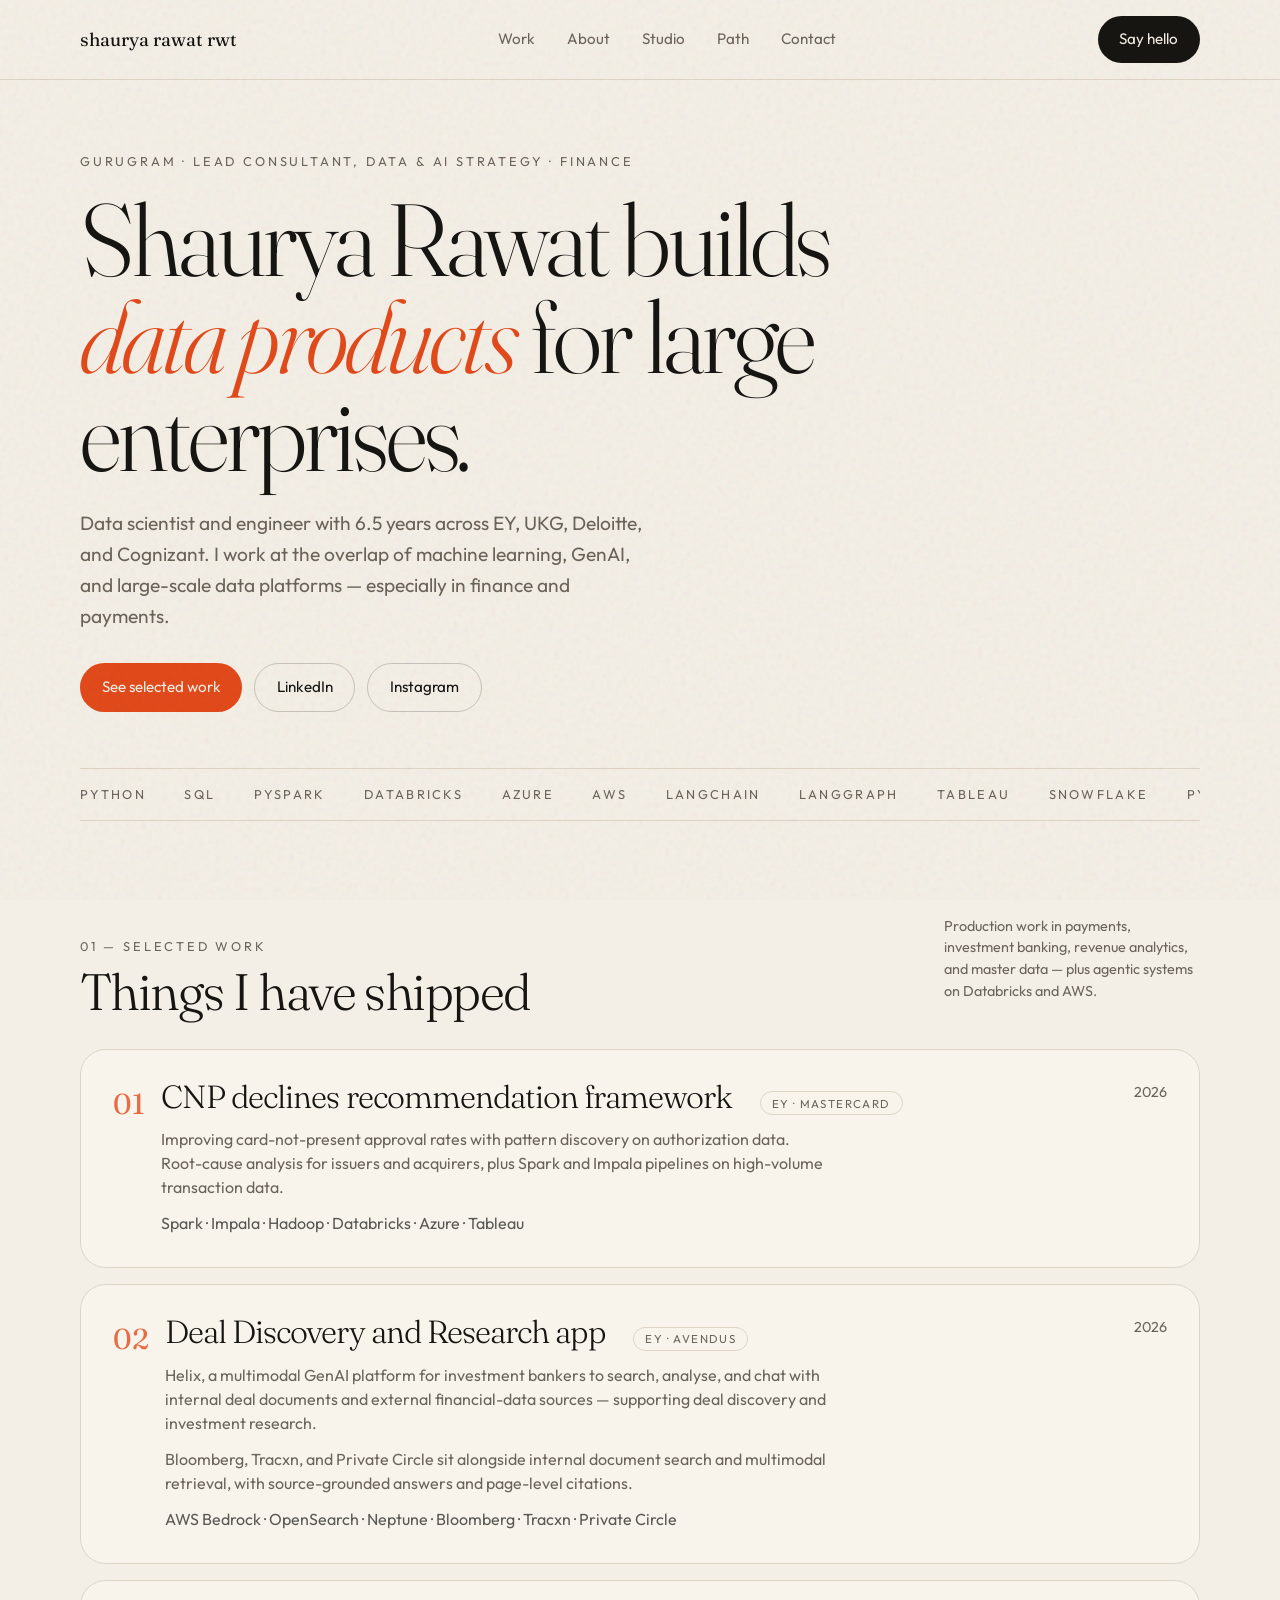
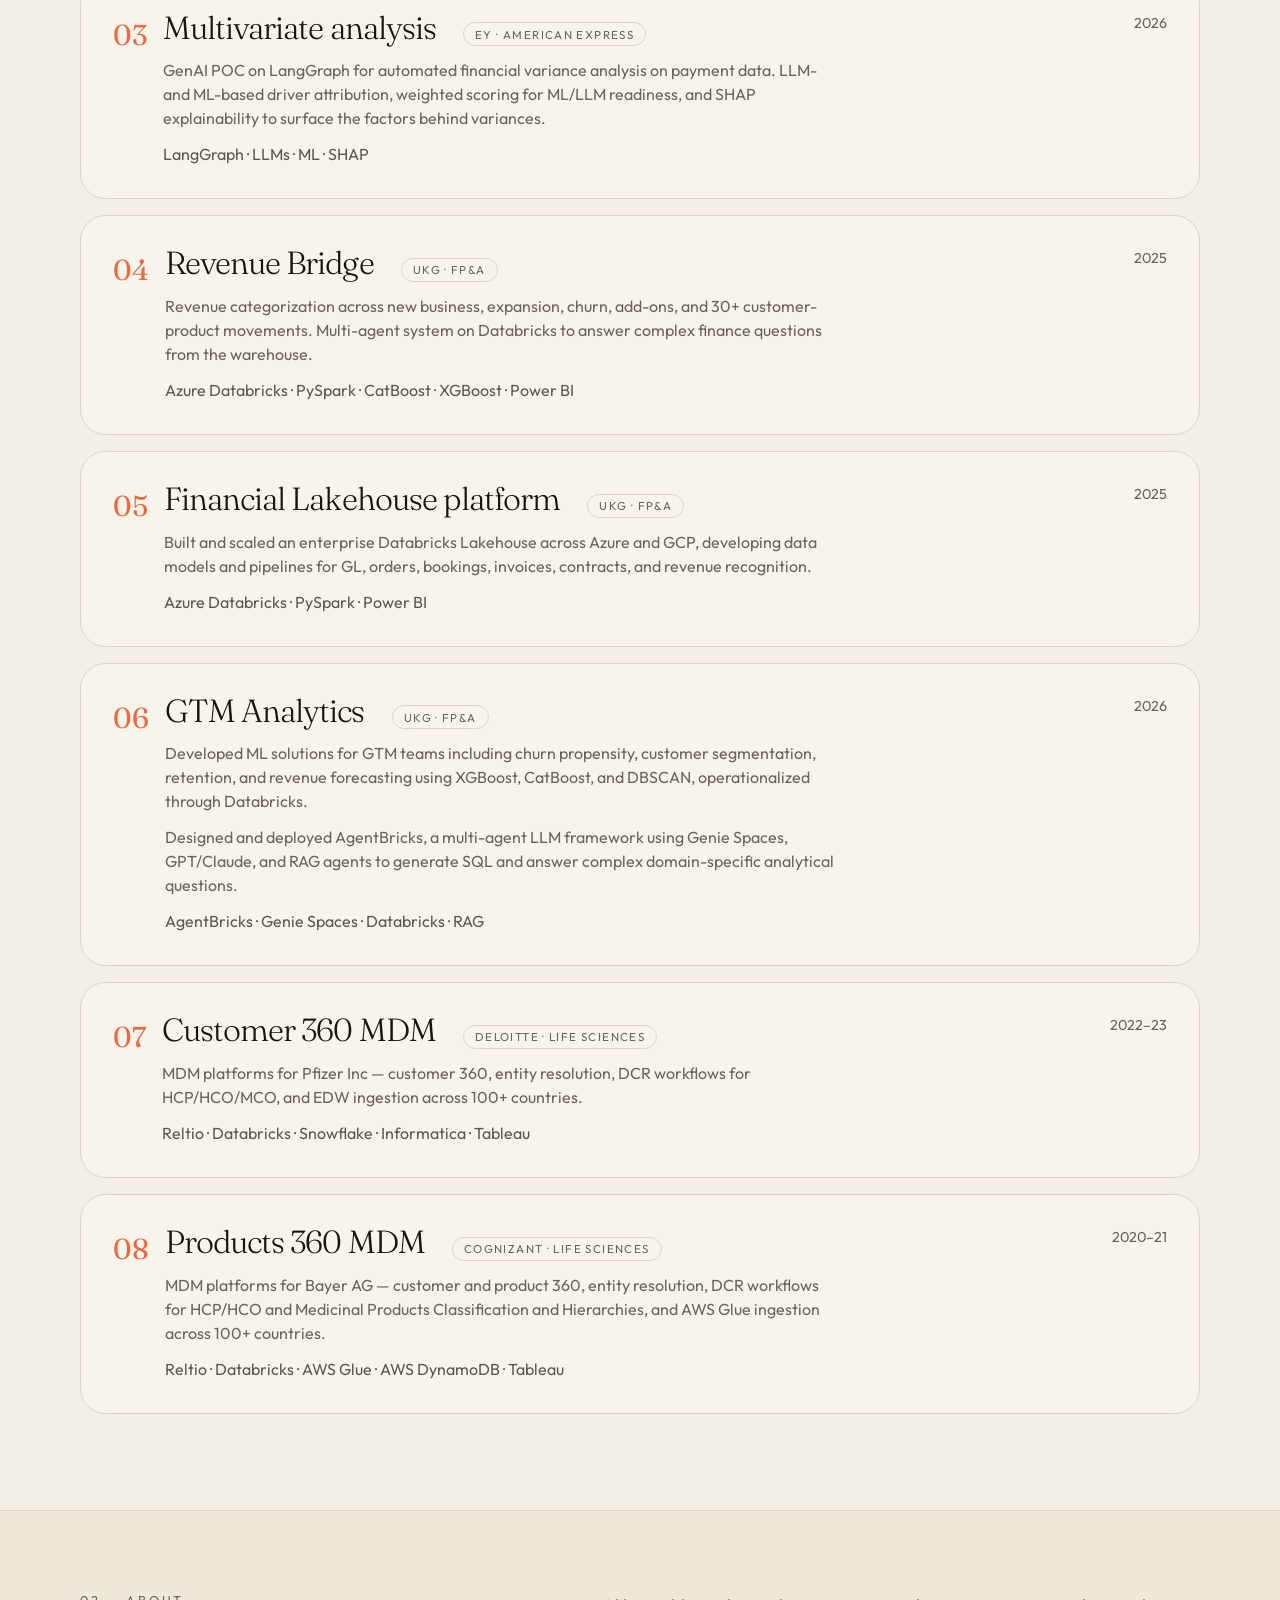
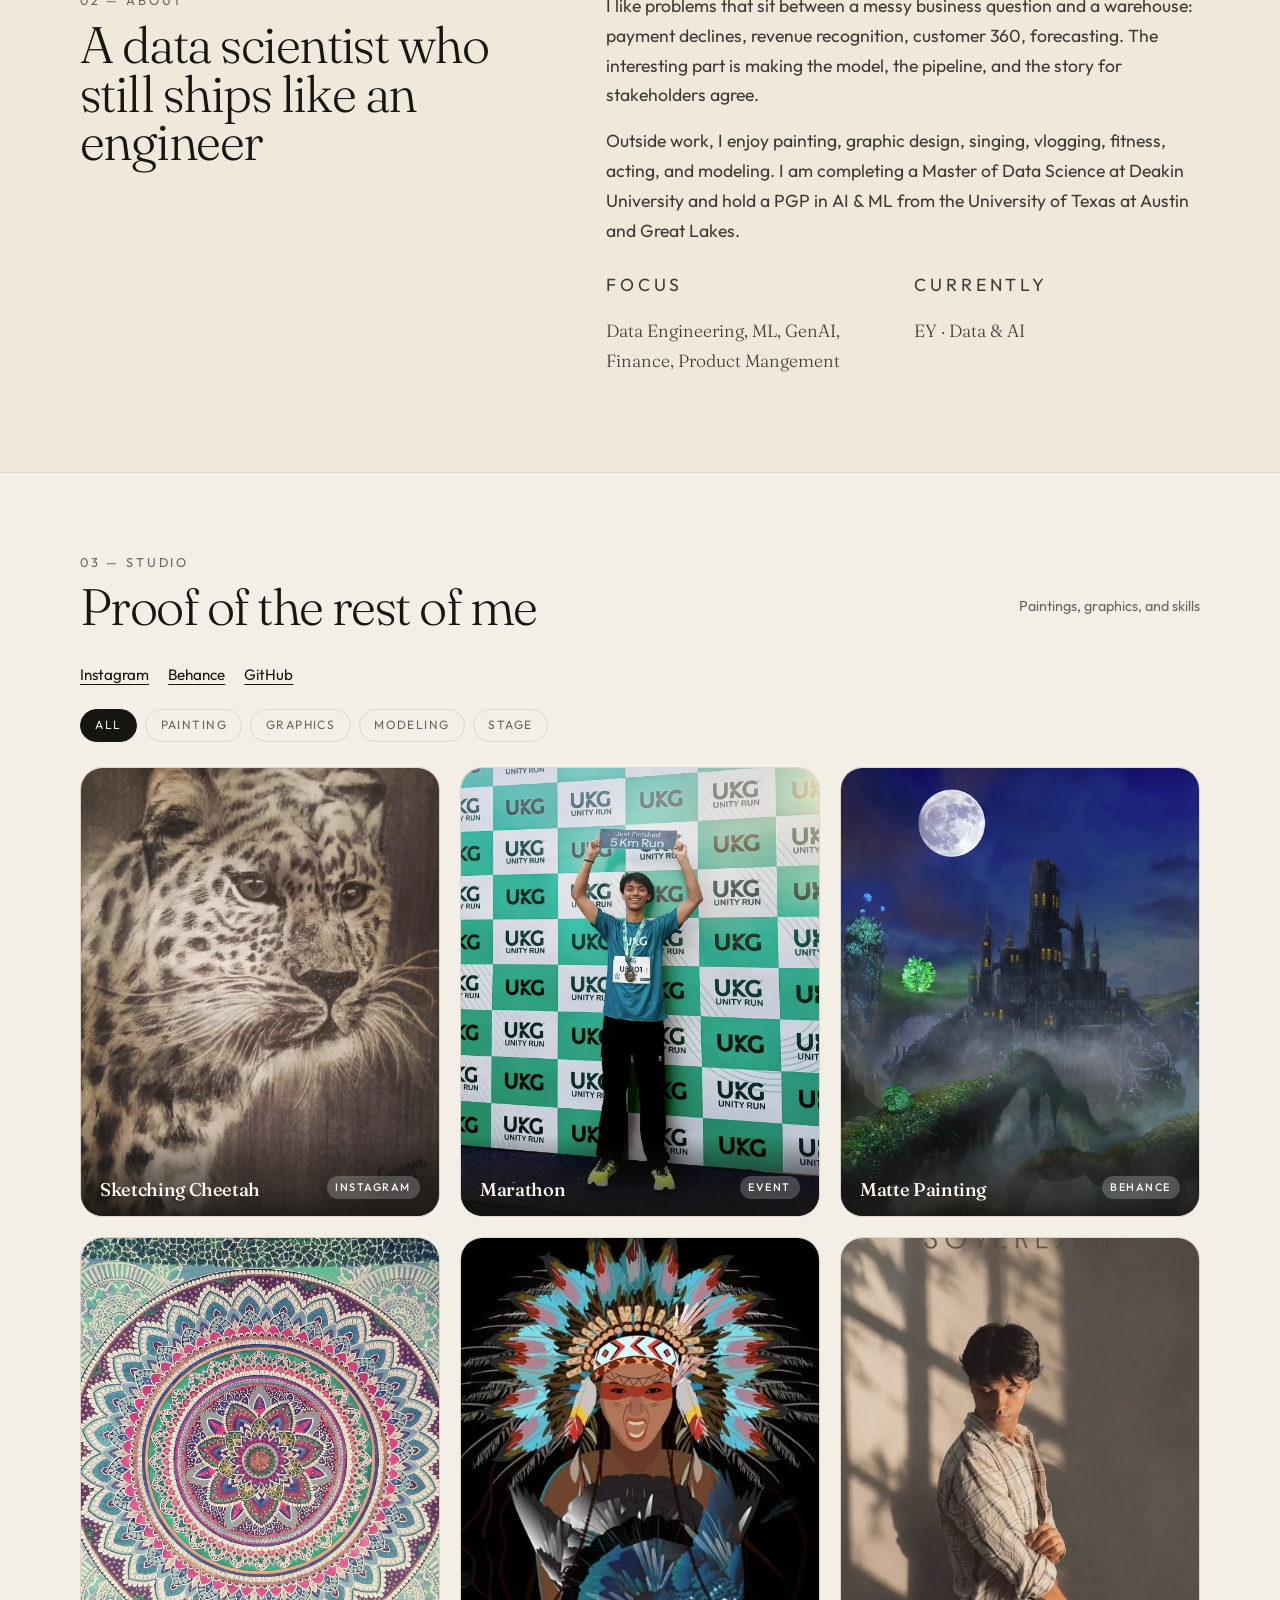
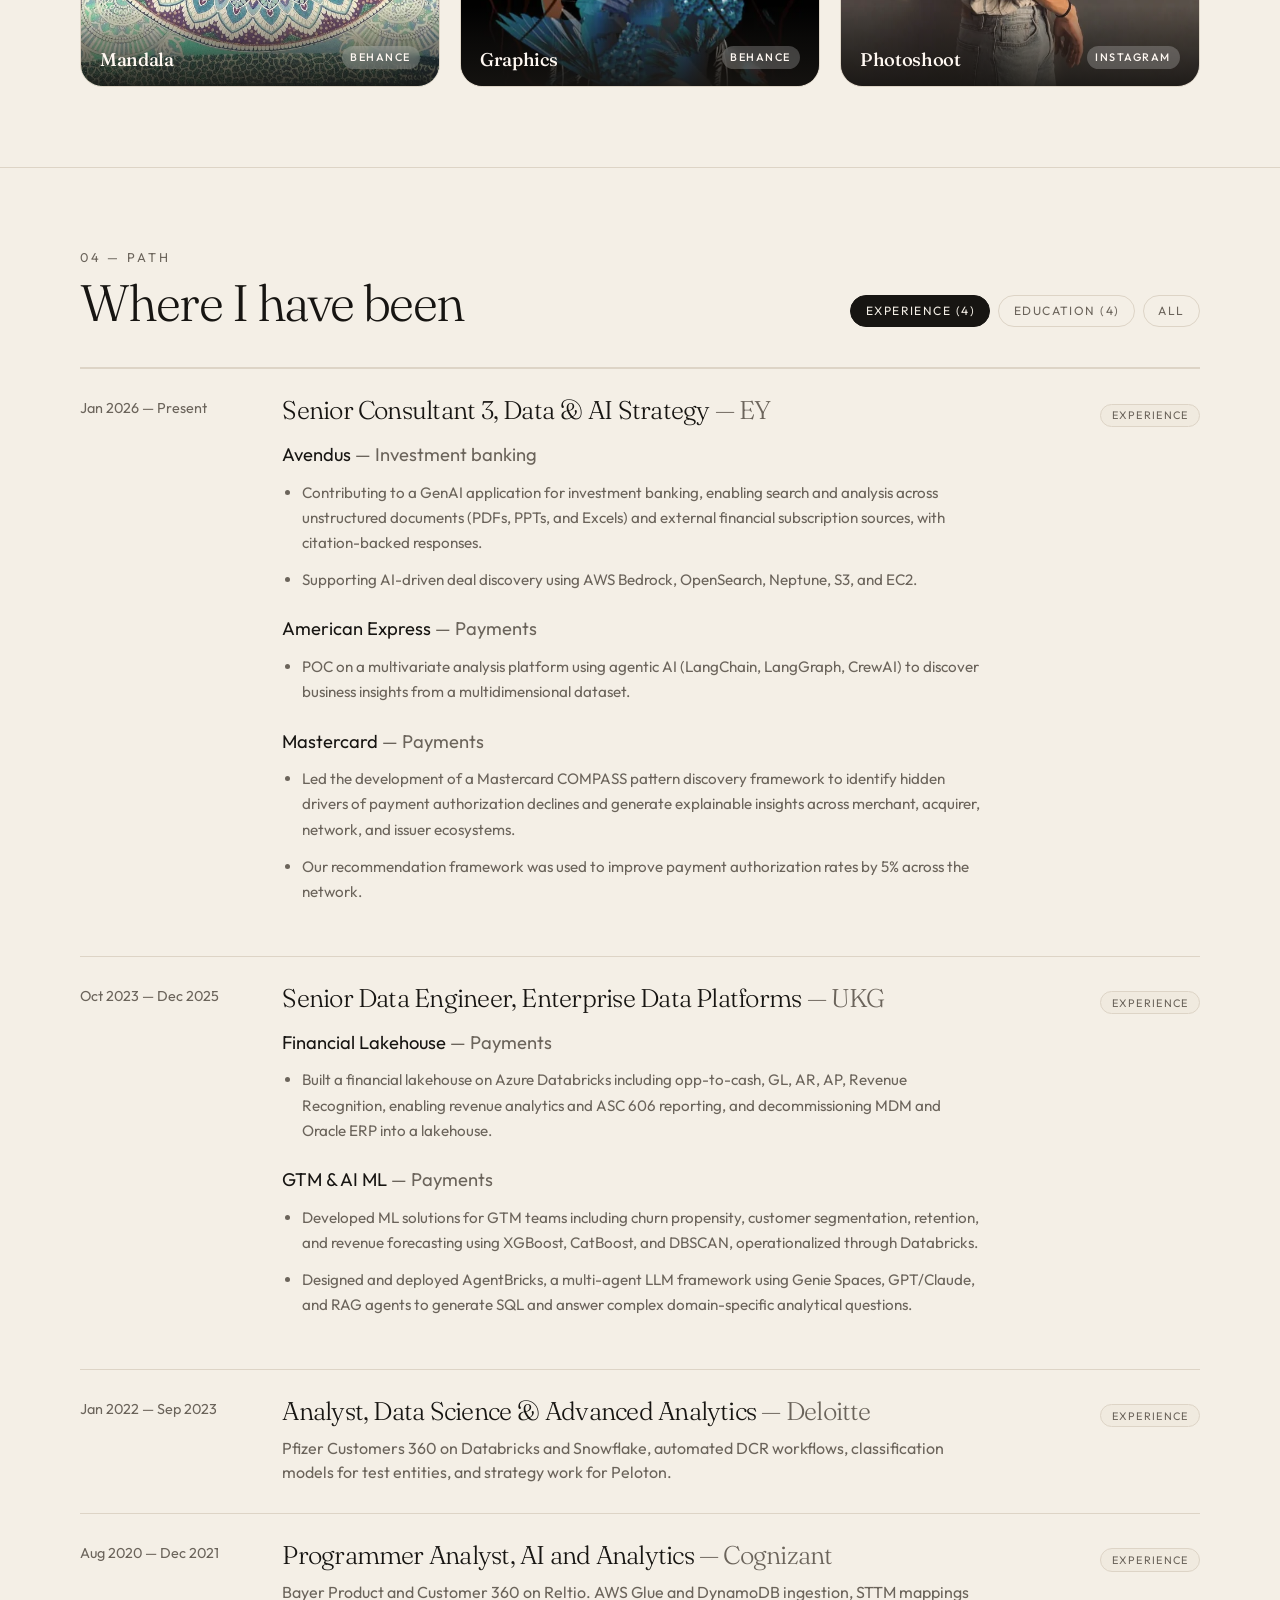
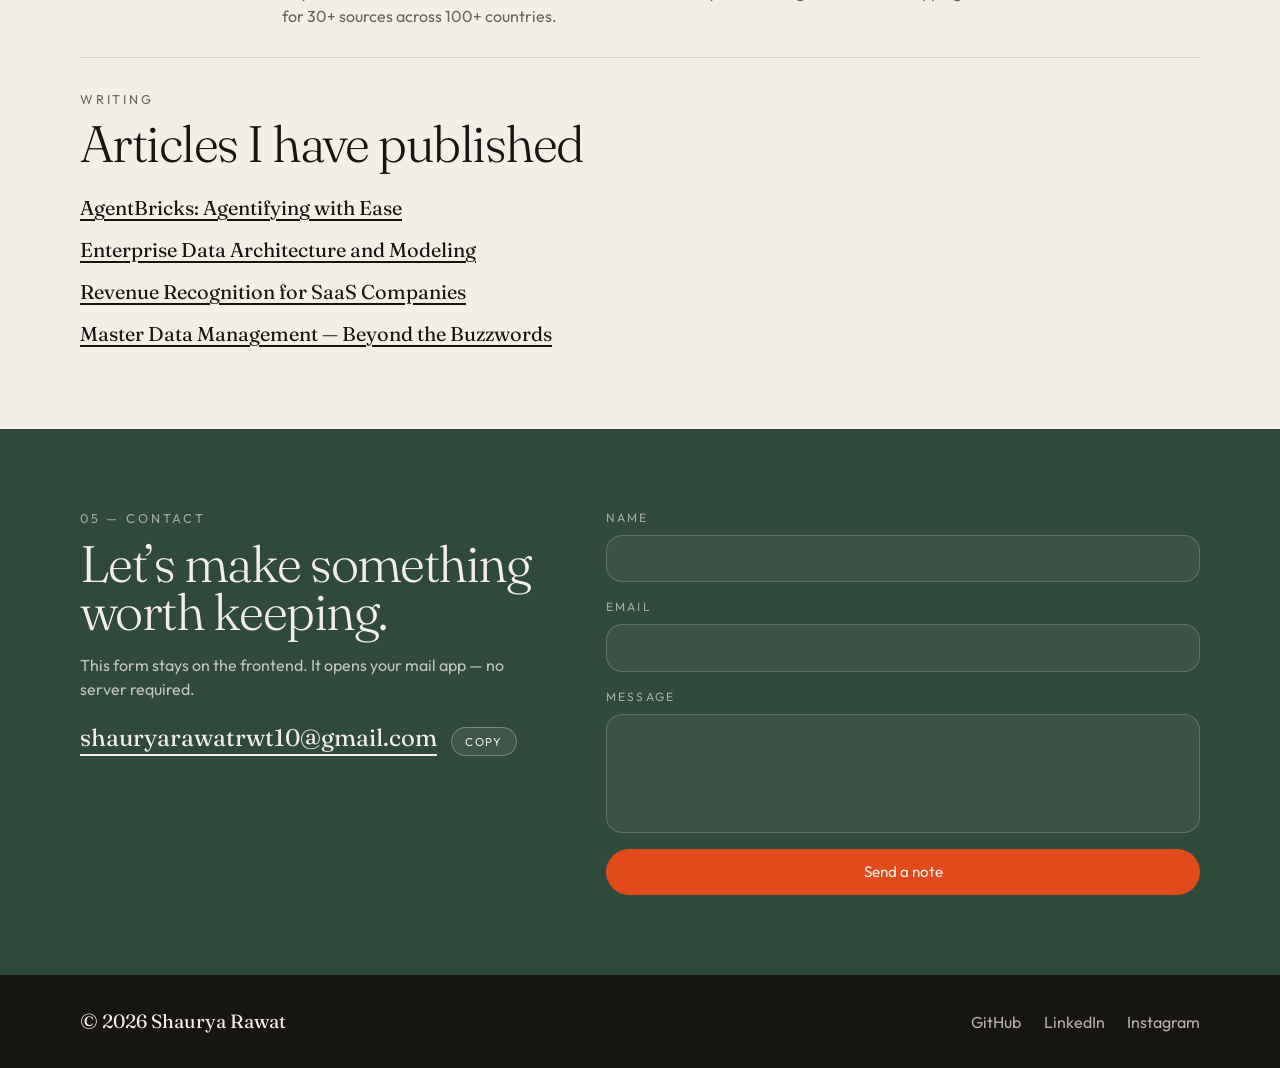
==== index.html @ b2a75af2 "UI updates" ====
<!DOCTYPE html>
<html lang="en">
  <head>
    <meta charset="UTF-8" />
    <meta name="viewport" content="width=device-width, initial-scale=1" />
    <title>Shaurya Rawat — Data Science, ML & GenAI</title>
    <meta
      name="description"
      content="Senior Consultant in Data & AI Strategy. I build machine learning, GenAI, and data platforms that hold up in finance, payments, and life sciences."
    />
    <meta name="theme-color" content="#f4efe6" />

    <!-- Open Graph / Facebook / LinkedIn -->
    <meta property="og:type" content="website" />
    <meta property="og:title" content="Shaurya Rawat — Data Science, ML & GenAI" />
    <meta
      property="og:description"
      content="Senior Consultant in Data & AI Strategy. I build machine learning, GenAI, and data platforms that hold up in finance, payments, and life sciences."
    />
    <meta property="og:image" content="./studio/Sketching-cheetah.webp" />

    <!-- Twitter -->
    <meta name="twitter:card" content="summary_large_image" />
    <meta name="twitter:title" content="Shaurya Rawat — Data Science, ML & GenAI" />
    <meta
      name="twitter:description"
      content="Senior Consultant in Data & AI Strategy. I build machine learning, GenAI, and data platforms that hold up in finance, payments, and life sciences."
    />
    <meta name="twitter:image" content="./studio/Sketching-cheetah.webp" />

    <link rel="icon" href="./favicon.svg" type="image/svg+xml" />
    <link rel="preconnect" href="https://fonts.googleapis.com" />
    <link rel="preconnect" href="https://fonts.gstatic.com" crossorigin />
    <link
      href="https://fonts.googleapis.com/css2?family=Fraunces:ital,opsz,wght@0,9..144,300;0,9..144,500;1,9..144,300&family=Outfit:wght@300;400;500;600&display=swap"
      rel="stylesheet"
    />
    <link rel="stylesheet" href="./styles.css?v=4" />
  </head>
  <body>
    <div class="grain" aria-hidden="true"></div>

    <header class="site-header">
      <div class="site-header-inner wrap">
        <a class="logo" href="#top">shaurya rawat rwt</a>
        <nav class="nav" id="site-nav" aria-label="Primary">
          <a href="#work">Work</a>
          <a href="#about">About</a>
          <a href="#studio">Studio</a>
          <a href="#notes">Path</a>
          <a href="#contact">Contact</a>
        </nav>
        <div class="header-actions">
          <a class="btn btn-ink" href="#contact">Say hello</a>
          <button
            type="button"
            class="menu-toggle"
            id="menu-toggle"
            aria-label="Toggle navigation"
            aria-expanded="false"
            aria-controls="site-nav"
          >
            <span class="menu-bar"></span>
            <span class="menu-bar"></span>
          </button>
        </div>
      </div>
    </header>

    <main>
      <section id="top" class="hero wrap">
        <p class="eyebrow">Gurugram · Lead Consultant, Data &amp; AI Strategy · Finance</p>
        <h1>
          Shaurya Rawat builds <br>
          <em>data products</em> for large enterprises.
        </h1>
        <p class="lede">
          Data scientist and engineer with 6.5 years across EY, UKG, Deloitte,
          and Cognizant. I work at the overlap of machine learning, GenAI, and
          large-scale data platforms — especially in finance and payments.
        </p>
        <div class="actions">
          <a class="btn btn-ember" href="#work">See selected work</a>
          <a
            class="btn btn-ghost"
            href="https://www.linkedin.com/in/shaurya-rawat-rwt"
            target="_blank"
            rel="noreferrer"
            >LinkedIn</a
          >
          <a
            class="btn btn-ghost"
            href="https://www.instagram.com/shaurya_rawat_rwt/"
            target="_blank"
            rel="noreferrer"
            >Instagram</a
          >
        </div>
        <div class="marquee" aria-hidden="true">
          <div class="marquee-track">
            <span>Python</span><span>SQL</span><span>PySpark</span>
            <span>Databricks</span><span>Azure</span><span>AWS</span>
            <span>LangChain</span><span>LangGraph</span><span>Tableau</span>
            <span>Snowflake</span>
            <span>Python</span><span>SQL</span><span>PySpark</span>
            <span>Databricks</span><span>Azure</span><span>AWS</span>
            <span>LangChain</span><span>LangGraph</span><span>Tableau</span>
            <span>Snowflake</span>
          </div>
        </div>
      </section>

      <section id="work" class="wrap work">
        <div class="section-head">
          <div>
            <p class="eyebrow">01 — Selected work</p>
            <h2>Things I have shipped</h2>
          </div>
          <p class="aside">
            Production work in payments, investment banking, revenue analytics,
            and master data — plus agentic systems on Databricks and AWS.
          </p>
        </div>

        <a
          class="project"
          href="https://www.linkedin.com/in/shaurya-rawat-rwt"
          target="_blank"
          rel="noreferrer"
        >
          <span class="num">01</span>
          <div>
            <div class="project-title">
              <h3>CNP declines recommendation framework</h3>
              <span class="tag">EY · Mastercard</span>
            </div>
            <p>
              Improving card-not-present approval rates with pattern discovery
              on authorization data. Root-cause analysis for issuers and
              acquirers, plus Spark and Impala pipelines on high-volume
              transaction data.
            </p>
            <p class="stack">Spark · Impala · Hadoop · Databricks · Azure · Tableau</p>
          </div>
          <span class="year">2026</span>
        </a>

        <a
          class="project"
          href="https://www.linkedin.com/in/shaurya-rawat-rwt"
          target="_blank"
          rel="noreferrer"
        >
          <span class="num">02</span>
          <div>
            <div class="project-title">
              <h3>Deal Discovery and Research app</h3>
              <span class="tag">EY · Avendus</span>
            </div>
            <p>
              Helix, a multimodal GenAI platform for investment bankers to search,
              analyse, and chat with internal deal documents and external
              financial-data sources — supporting deal discovery and
              investment research.
            </p>
            <p>
              Bloomberg, Tracxn, and Private Circle sit alongside internal
              document search and multimodal retrieval, with source-grounded
              answers and page-level citations.
            </p>
            <p class="stack">AWS Bedrock · OpenSearch · Neptune · Bloomberg · Tracxn · Private Circle</p>
          </div>
          <span class="year">2026</span>
        </a>

        <a
          class="project"
          href="https://www.linkedin.com/in/shaurya-rawat-rwt"
          target="_blank"
          rel="noreferrer"
        >
          <span class="num">03</span>
          <div>
            <div class="project-title">
              <h3>Multivariate analysis</h3>
              <span class="tag">EY · American Express</span>
            </div>
            <p>
              GenAI POC on LangGraph for automated financial variance analysis
              on payment data. LLM- and ML-based driver attribution, weighted
              scoring for ML/LLM readiness, and SHAP explainability to surface
              the factors behind variances.
            </p>
            <p class="stack">LangGraph · LLMs · ML · SHAP</p>
          </div>
          <span class="year">2026</span>
        </a>

        <a
          class="project"
          href="https://www.linkedin.com/pulse/revenue-recognition-saas-companies-shaurya-rawat-adlqc/"
          target="_blank"
          rel="noreferrer"
        >
          <span class="num">04</span>
          <div>
            <div class="project-title">
              <h3>Revenue Bridge</h3>
              <span class="tag">UKG · FP&amp;A</span>
            </div>
            <p>
              Revenue categorization across new business, expansion, churn,
              add-ons, and 30+ customer-product movements. Multi-agent system
              on Databricks to answer complex finance questions from the
              warehouse.
            </p>
            <p class="stack">Azure Databricks · PySpark · CatBoost · XGBoost · Power BI</p>
          </div>
          <span class="year">2025</span>
        </a>

        <a
          class="project"
          href="https://www.linkedin.com/pulse/revenue-recognition-saas-companies-shaurya-rawat-adlqc/"
          target="_blank"
          rel="noreferrer"
        >
          <span class="num">05</span>
          <div>
            <div class="project-title">
              <h3>Financial Lakehouse platform</h3>
              <span class="tag">UKG · FP&amp;A</span>
            </div>
            <p>
              Built and scaled an enterprise Databricks Lakehouse across Azure and GCP, developing data models and pipelines 
              for GL, orders, bookings, invoices, contracts, and revenue recognition.
            </p>
            <p class="stack">Azure Databricks · PySpark · Power BI</p>
          </div>
          <span class="year">2025</span>
        </a>

        <a
          class="project"
          href=""
          target="_blank"
          rel="noreferrer"
        >
          <span class="num">06</span>
          <div>
            <div class="project-title">
              <h3>GTM Analytics</h3>
              <span class="tag">UKG · FP&amp;A</span>
            </div>
            <p>
              Developed ML solutions for GTM teams including churn propensity, customer segmentation, retention, and
              revenue forecasting using XGBoost, CatBoost, and DBSCAN, operationalized through Databricks.
            </p>
            <p>
              Designed and deployed AgentBricks, a multi-agent LLM framework using Genie Spaces, GPT/Claude, and RAG
              agents to generate SQL and answer complex domain-specific analytical questions.
            </p>
            <p class="stack">AgentBricks · Genie Spaces · Databricks · RAG</p>
          </div>
          <span class="year">2026</span>
        </a>

        <a
          class="project"
          href="https://www.linkedin.com/pulse/master-data-management-beyond-buzzwords-shaurya-rawat-ucpyc/"
          target="_blank"
          rel="noreferrer"
        >
          <span class="num">07</span>
          <div>
            <div class="project-title">
              <h3>Customer 360 MDM</h3>
              <span class="tag">Deloitte · Life sciences</span>
            </div>
            <p>
              MDM platforms for Pfizer Inc — customer 360,
              entity resolution, DCR workflows for HCP/HCO/MCO, and EDW 
              ingestion across 100+ countries.
            </p>
            <p class="stack">Reltio · Databricks · Snowflake · Informatica · Tableau</p>
          </div>
          <span class="year">2022–23</span>
        </a>

        <a
          class="project"
          href="https://www.linkedin.com/pulse/master-data-management-beyond-buzzwords-shaurya-rawat-ucpyc/"
          target="_blank"
          rel="noreferrer"
        >
          <span class="num">08</span>
          <div>
            <div class="project-title">
              <h3>Products 360 MDM</h3>
              <span class="tag">Cognizant · Life sciences</span>
            </div>
            <p>
              MDM platforms for Bayer AG — customer and product 360,
              entity resolution, DCR workflows for HCP/HCO and Medicinal Products Classification and Hierarchies, and AWS Glue
              ingestion across 100+ countries.
            </p>
            <p class="stack">Reltio · Databricks · AWS Glue · AWS DynamoDB · Tableau</p>
          </div>
          <span class="year">2020–21</span>
        </a>
      </section>

      <section id="about" class="about">
        <div class="wrap about-grid">
          <div>
            <p class="eyebrow">02 — About</p>
            <h2>A data scientist who still ships like an engineer</h2>
          </div>
          <div class="about-copy">
            <p>
              I like problems that sit between a messy business question and a
              warehouse: payment declines, revenue recognition, customer 360,
              forecasting. The interesting part is making the model, the
              pipeline, and the story for stakeholders agree.
            </p>
            <p>
              Outside work, I enjoy painting, graphic design, singing, vlogging, fitness, acting, and modeling. I am completing a Master of
              Data Science at Deakin University and hold a PGP in AI &amp; ML from
              the University of Texas at Austin and Great Lakes.
            </p>
            <div class="facts">
              <div>
                <p class="eyebrow">Focus</p>
                <p class="fact">Data Engineering, ML, GenAI, Finance, Product Mangement</p>
              </div>
              <div>
                <p class="eyebrow">Currently</p>
                <p class="fact">EY · Data &amp; AI</p>
              </div>
            </div>
          </div>
        </div>
      </section>

      <section id="studio" class="studio">
        <div class="wrap">
          <div class="section-head">
            <div>
              <p class="eyebrow">03 — Studio</p>
              <h2>Proof of the rest of me</h2>
            </div>
            <p class="aside">
              Paintings, graphics, and skills
            </p>
          </div>

          <div class="studio-profiles">
            <a
              data-studio-profile="Instagram"
              href="https://www.instagram.com/shaurya_rawat_rwt/"
              target="_blank"
              rel="noreferrer"
              >Instagram</a
            >
            <a
              data-studio-profile="Behance"
              href="https://www.behance.net/shauryarawat"
              target="_blank"
              rel="noreferrer"
              >Behance</a
            >
            <a
              data-studio-profile="GitHub"
              href="https://github.com/ShauryaRawat10"
              target="_blank"
              rel="noreferrer"
              >GitHub</a
            >
          </div>

          <div class="studio-filters" role="group" aria-label="Studio categories">
            <button type="button" class="chip is-on" data-filter="all" aria-pressed="true">All</button>
            <button type="button" class="chip" data-filter="Painting" aria-pressed="false">Painting</button>
            <button type="button" class="chip" data-filter="Graphics" aria-pressed="false">Graphics</button>
            <button type="button" class="chip" data-filter="Modeling" aria-pressed="false">Modeling</button>
            <button type="button" class="chip" data-filter="Stage" aria-pressed="false">Stage</button>
          </div>

          <div class="studio-grid" id="studio-grid"></div>
        </div>
      </section>

      <dialog id="studio-lightbox" class="lightbox" aria-label="Studio photo">
        <div class="lightbox-content">
          <button type="button" class="lightbox-close" id="lightbox-close" aria-label="Close dialog">Close</button>
          <button type="button" class="lightbox-nav lightbox-prev" id="lightbox-prev" aria-label="Previous artwork">‹</button>
          <img alt="" />
          <button type="button" class="lightbox-nav lightbox-next" id="lightbox-next" aria-label="Next artwork">›</button>
          <p class="lightbox-caption"></p>
        </div>
      </dialog>

      <section id="notes" class="wrap notes">
        <div class="section-head">
          <div>
            <p class="eyebrow">04 — Path</p>
            <h2>Where I have been</h2>
          </div>
          <div class="path-filters" role="group" aria-label="Path categories">
            <button type="button" class="chip is-on" data-path-filter="experience" aria-pressed="true">Experience (4)</button>
            <button type="button" class="chip" data-path-filter="education" aria-pressed="false">Education (4)</button>
            <button type="button" class="chip" data-path-filter="all" aria-pressed="false">All</button>
          </div>
        </div>

        <ol class="timeline">
          <li data-path-type="experience">
            <p class="when">Jan 2026 — Present</p>
            <div>
              <div class="timeline-title-row">
                <h3>Senior Consultant 3, Data &amp; AI Strategy <span>— EY</span></h3>
                <span class="path-tag">Experience</span>
              </div>

              <h4 class="client">Avendus <span>— Investment banking</span></h4>
              <ul class="role-highlights">
                <li>
                  Contributing to a GenAI application for investment banking,
                  enabling search and analysis across unstructured documents
                  (PDFs, PPTs, and Excels) and external financial subscription
                  sources, with citation-backed responses.
                </li>
                <li>
                  Supporting AI-driven deal discovery using AWS Bedrock,
                  OpenSearch, Neptune, S3, and EC2.
                </li>
              </ul>

              <h4 class="client">American Express <span>— Payments</span></h4>
              <ul class="role-highlights">
                <li>
                  POC on a multivariate analysis platform using agentic AI
                  (LangChain, LangGraph, CrewAI) to discover business insights
                  from a multidimensional dataset.
                </li>
              </ul>

              <h4 class="client">Mastercard <span>— Payments</span></h4>
              <ul class="role-highlights">
                <li>
                  Led the development of a Mastercard COMPASS pattern discovery framework to identify hidden drivers of payment authorization declines 
                  and generate explainable insights across merchant, acquirer, network, and issuer ecosystems.
                </li>
                <li>
                  Our recommendation framework was used to improve payment 
                  authorization rates by 5% across the network.
                </li>
              </ul>
            </div>
          </li>

          <li data-path-type="education" class="is-hidden">
            <p class="when">2026 — 2027</p>
            <div>
              <div class="timeline-title-row">
                <h3>Masters in Data Science <span>— Deakin University, Australia</span></h3>
                <span class="path-tag">Education</span>
              </div>
              <p>
                Advanced artificial intelligence, machine learning research, deep learning algorithms, and high-performance analytical data platforms.
              </p>
            </div>
          </li>

          <li data-path-type="education" class="is-hidden">
            <p class="when">2025 — 2026</p>
            <div>
              <div class="timeline-title-row">
                <h3>Post Graduate Program in AI and ML <span>— University of Texas at Austin, USA</span></h3>
                <span class="path-tag">Education</span>
              </div>
              <p>
                Comprehensive curriculum covering Deep Learning, Neural Networks, Computer Vision, Natural Language Processing, and Generative AI applications with McCombs School of Business.
              </p>
            </div>
          </li>

          <li data-path-type="experience">
            <p class="when">Oct 2023 — Dec 2025</p>
            <div>
              <div class="timeline-title-row">
                <h3>Senior Data Engineer, Enterprise Data Platforms <span>— UKG</span></h3>
                <span class="path-tag">Experience</span>
              </div>
              <h4 class="client">Financial Lakehouse <span>— Payments</span></h4>
              <ul class="role-highlights">
                <li>
                  Built a financial lakehouse on Azure Databricks including opp-to-cash, GL, AR, AP, Revenue Recognition, enabling revenue analytics and ASC 606 reporting, and decommissioning MDM
                  and Oracle ERP into a lakehouse.
                </li>
              </ul>
              <h4 class="client">GTM &amp; AI ML <span>— Payments</span></h4>
              <ul class="role-highlights">
                <li>
                  Developed ML solutions for GTM teams including churn propensity, customer segmentation, retention, and revenue forecasting using XGBoost, CatBoost, and DBSCAN, operationalized through Databricks.
                </li>
                <li>
                  Designed and deployed AgentBricks, a multi-agent LLM framework using Genie Spaces, GPT/Claude, and RAG agents to generate SQL and answer complex domain-specific analytical questions.
                </li>
              </ul>
            </div>
          </li>

          <li data-path-type="experience">
            <p class="when">Jan 2022 — Sep 2023</p>
            <div>
              <div class="timeline-title-row">
                <h3>Analyst, Data Science &amp; Advanced Analytics <span>— Deloitte</span></h3>
                <span class="path-tag">Experience</span>
              </div>
              <p>
                Pfizer Customers 360 on Databricks and Snowflake, automated DCR
                workflows, classification models for test entities, and
                strategy work for Peloton.
              </p>
            </div>
          </li>

          <li data-path-type="experience">
            <p class="when">Aug 2020 — Dec 2021</p>
            <div>
              <div class="timeline-title-row">
                <h3>Programmer Analyst, AI and Analytics <span>— Cognizant</span></h3>
                <span class="path-tag">Experience</span>
              </div>
              <p>
                Bayer Product and Customer 360 on Reltio. AWS Glue and DynamoDB
                ingestion, STTM mappings for 30+ sources across 100+ countries.
              </p>
            </div>
          </li>

          <li data-path-type="education" class="is-hidden">
            <p class="when">2016 — 2020</p>
            <div>
              <div class="timeline-title-row">
                <h3>BTech in Computer Science and Engineering <span>— DIT University, India</span></h3>
                <span class="path-tag">Education</span>
              </div>
              <p>
                Core computer science foundations, algorithms, data structures, database management systems, and software engineering.
              </p>
            </div>
          </li>

          <li data-path-type="education" class="is-hidden">
            <p class="when">2019</p>
            <div>
              <div class="timeline-title-row">
                <h3>Diploma in Graphic Designing &amp; Animation <span>— Dreamzone School of Creative Studies, India</span></h3>
                <span class="path-tag">Education</span>
              </div>
              <p>
                Part-time certification in digital illustration, visual communication, composition, matte painting, and animation foundations.
              </p>
            </div>
          </li>
        </ol>
      </section>

      <section class="wrap writings">
        <p class="eyebrow">Writing</p>
        <h2>Articles I have published</h2>
        <ul class="writing-list">
          <li>
            <a
              href="https://www.linkedin.com/pulse/agentbricks-agentifying-ease-shaurya-rawat-mhmwc"
              target="_blank"
              rel="noreferrer"
              >AgentBricks: Agentifying with Ease</a
            >
          </li>
          <li>
            <a
              href="https://www.linkedin.com/pulse/big-data-architecture-modeling-shaurya-rawat-a8d7c"
              target="_blank"
              rel="noreferrer"
              >Enterprise Data Architecture and Modeling</a
            >
          </li>
          <li>
            <a
              href="https://www.linkedin.com/pulse/revenue-recognition-saas-companies-shaurya-rawat-adlqc/"
              target="_blank"
              rel="noreferrer"
              >Revenue Recognition for SaaS Companies</a
            >
          </li>
          <li>
            <a
              href="https://www.linkedin.com/pulse/master-data-management-beyond-buzzwords-shaurya-rawat-ucpyc/"
              target="_blank"
              rel="noreferrer"
              >Master Data Management — Beyond the Buzzwords</a
            >
          </li>
        </ul>
      </section>

      <section id="contact" class="contact">
        <div class="wrap contact-grid">
          <div>
            <p class="eyebrow light">05 — Contact</p>
            <h2>Let’s make something worth keeping.</h2>
            <p class="contact-copy">
              This form stays on the frontend. It opens your mail app — no
              server required.
            </p>
            <div class="email-wrapper">
              <a class="mail" id="contact-mail" href="mailto:shauryarawatrwt10@gmail.com"
                >shauryarawatrwt10@gmail.com</a
              >
              <button
                type="button"
                class="btn-copy"
                id="copy-email-btn"
                aria-label="Copy email address"
                title="Copy to clipboard"
              >
                <span class="copy-text">Copy</span>
              </button>
            </div>
          </div>
          <form id="contact-form">
            <label>
              Name
              <input name="name" required />
            </label>
            <label>
              Email
              <input name="email" type="email" required />
            </label>
            <label>
              Message
              <textarea name="message" rows="5" required></textarea>
            </label>
            <button class="btn btn-ember" type="submit">Send a note</button>
            <div class="form-status" id="form-status" role="status" aria-live="polite"></div>
          </form>
        </div>
      </section>
    </main>

    <footer class="site-footer">
      <p>© <span id="year"></span> Shaurya Rawat</p>
      <div class="socials">
        <a
          href="https://github.com/ShauryaRawat10"
          target="_blank"
          rel="noreferrer"
          >GitHub</a
        >
        <a
          href="https://www.linkedin.com/in/shaurya-rawat-rwt"
          target="_blank"
          rel="noreferrer"
          >LinkedIn</a
        >
        <a
          href="https://www.instagram.com/shaurya_rawat_rwt/"
          target="_blank"
          rel="noreferrer"
          >Instagram</a
        >
      </div>
    </footer>

    <button type="button" class="back-to-top" id="back-to-top" aria-label="Back to top" title="Back to top">
      ↑
    </button>

    <script src="./script.js?v=4"></script>
  </body>
</html>
---- styles.css ----
:root {
  --paper: #f4efe6;
  --paper-2: #efe8db;
  --ink: #171512;
  --muted: #6b645b;
  --line: #ddd4c6;
  --ember: #e24a1b;
  --moss: #2f4a3c;
  --display: "Fraunces", Georgia, serif;
  --sans: "Outfit", system-ui, sans-serif;
}

* {
  box-sizing: border-box;
}

html {
  scroll-behavior: smooth;
}

body {
  margin: 0;
  background: var(--paper);
  color: var(--ink);
  font-family: var(--sans);
  line-height: 1.5;
}

::selection {
  background: var(--ember);
  color: #fff8f2;
}

.grain {
  pointer-events: none;
  position: fixed;
  inset: 0;
  z-index: 50;
  opacity: 0.08;
  mix-blend-mode: multiply;
  background-image: url("data:image/svg+xml,%3Csvg viewBox='0 0 200 200' xmlns='http://www.w3.org/2000/svg'%3E%3Cfilter id='n'%3E%3CfeTurbulence type='fractalNoise' baseFrequency='0.85' numOctaves='4' stitchTiles='stitch'/%3E%3C/filter%3E%3Crect width='100%25' height='100%25' filter='url(%23n)'/%3E%3C/svg%3E");
}

.wrap {
  width: min(1120px, calc(100% - 3rem));
  margin-inline: auto;
}

.site-header {
  position: sticky;
  top: 0;
  z-index: 40;
  border-bottom: 1px solid var(--line);
  background: color-mix(in srgb, var(--paper) 85%, transparent);
  backdrop-filter: blur(12px);
}

.site-header-inner {
  display: flex;
  align-items: center;
  justify-content: space-between;
  gap: 1rem;
  padding: 1rem 0;
}

.logo {
  font-family: var(--display);
  font-size: 1.15rem;
  color: inherit;
  text-decoration: none;
}

.header-actions {
  display: flex;
  align-items: center;
  gap: 0.75rem;
}

.nav {
  display: none;
  gap: 2rem;
}

.nav a {
  color: var(--muted);
  text-decoration: none;
  font-size: 0.95rem;
}

.nav a:hover {
  color: var(--ink);
}

.menu-toggle {
  display: flex;
  flex-direction: column;
  justify-content: center;
  align-items: center;
  gap: 5px;
  width: 40px;
  height: 40px;
  border: 1px solid var(--line);
  border-radius: 999px;
  background: transparent;
  cursor: pointer;
  padding: 0;
}

.menu-bar {
  display: block;
  width: 18px;
  height: 2px;
  background: var(--ink);
  border-radius: 2px;
  transition: transform 0.2s ease, opacity 0.2s ease;
}

.menu-toggle[aria-expanded="true"] .menu-bar:nth-child(1) {
  transform: translateY(3.5px) rotate(45deg);
}

.menu-toggle[aria-expanded="true"] .menu-bar:nth-child(2) {
  transform: translateY(-3.5px) rotate(-45deg);
}

@media (max-width: 799px) {
  .nav {
    position: absolute;
    top: 100%;
    left: 0;
    right: 0;
    background: var(--paper);
    border-bottom: 1px solid var(--line);
    padding: 1.25rem 1.5rem 1.75rem;
    flex-direction: column;
    gap: 1.25rem;
    box-shadow: 0 16px 32px -12px rgba(23, 21, 18, 0.15);
  }

  .nav.is-open {
    display: flex;
  }

  .nav a {
    font-family: var(--display);
    font-size: 1.25rem;
    color: var(--ink);
  }
}

@media (min-width: 800px) {
  .menu-toggle {
    display: none;
  }
}

.btn {
  display: inline-flex;
  align-items: center;
  justify-content: center;
  border: 0;
  border-radius: 999px;
  padding: 0.75rem 1.35rem;
  font: inherit;
  font-size: 0.95rem;
  text-decoration: none;
  cursor: pointer;
}

.btn-ink {
  background: var(--ink);
  color: var(--paper);
}

.btn-ink:hover {
  background: var(--ember);
}

.btn-ember {
  background: var(--ember);
  color: var(--paper);
}

.btn-ember:hover {
  background: var(--ink);
}

.btn-ghost {
  border: 1px solid color-mix(in srgb, var(--ink) 20%, transparent);
  color: var(--ink);
  background: transparent;
}

.hero {
  padding: 4.5rem 0 5rem;
}

.eyebrow {
  margin: 0;
  font-size: 0.8rem;
  letter-spacing: 0.22em;
  text-transform: uppercase;
  color: var(--muted);
}

.eyebrow.light {
  color: color-mix(in srgb, var(--paper) 60%, transparent);
}

h1,
h2,
h3 {
  font-family: var(--display);
  font-weight: 300;
  letter-spacing: -0.03em;
  line-height: 0.95;
}

h1 {
  max-width: 16ch;
  margin: 1.25rem 0 0;
  font-size: clamp(3rem, 9vw, 6.4rem);
}

h1 em {
  font-style: italic;
  color: var(--ember);
}

h2 {
  margin: 0.7rem 0 0;
  font-size: clamp(2.1rem, 5vw, 3.2rem);
}

.lede {
  max-width: 36rem;
  margin: 1.6rem 0 0;
  font-size: 1.2rem;
  color: var(--muted);
  line-height: 1.6;
}

.actions {
  display: flex;
  flex-wrap: wrap;
  gap: 0.75rem;
  margin-top: 2rem;
}

.marquee {
  overflow: hidden;
  margin-top: 3.5rem;
  padding: 1rem 0;
  border-top: 1px solid var(--line);
  border-bottom: 1px solid var(--line);
}

.marquee-track {
  display: flex;
  gap: 2.4rem;
  width: max-content;
  animation: drift 28s linear infinite;
  text-transform: uppercase;
  letter-spacing: 0.18em;
  font-size: 0.8rem;
  color: var(--muted);
}

@keyframes drift {
  from {
    transform: translateX(0);
  }
  to {
    transform: translateX(-50%);
  }
}

.work {
  padding-bottom: 5rem;
}

.section-head {
  display: flex;
  justify-content: space-between;
  gap: 1.5rem;
  align-items: end;
  margin-bottom: 2rem;
}

.aside {
  display: none;
  max-width: 16rem;
  color: var(--muted);
  font-size: 0.9rem;
}

.project {
  display: grid;
  gap: 1rem;
  margin-bottom: 1rem;
  padding: 1.6rem;
  border: 1px solid var(--line);
  border-radius: 1.6rem;
  background: #f8f4ec;
  color: inherit;
  text-decoration: none;
  transition: transform 0.2s ease, box-shadow 0.2s ease, border-color 0.2s ease;
}

.project:hover {
  transform: translateY(-3px);
  border-color: color-mix(in srgb, var(--ink) 30%, var(--line));
  box-shadow: 0 18px 40px -24px rgba(23, 21, 18, 0.45);
}

.num {
  font-family: var(--display);
  font-size: 1.8rem;
  color: color-mix(in srgb, var(--ember) 80%, transparent);
}

.project-title {
  display: flex;
  flex-wrap: wrap;
  gap: 0.75rem;
  align-items: baseline;
}

.project h3 {
  margin: 0;
  font-size: 2rem;
}

.project h3::after {
  content: " ↗";
  font-size: 1.2rem;
  opacity: 0;
  display: inline-block;
  vertical-align: middle;
  transition: transform 0.2s ease, opacity 0.2s ease;
  transform: translate(-4px, 4px);
  color: var(--ember);
}

.project:hover h3::after {
  opacity: 1;
  transform: translate(0, 0);
}

.tag {
  border: 1px solid var(--line);
  border-radius: 999px;
  padding: 0.15rem 0.7rem;
  font-size: 0.72rem;
  letter-spacing: 0.12em;
  text-transform: uppercase;
  color: var(--muted);
}

.project p {
  margin: 0.75rem 0 0;
  color: var(--muted);
  max-width: 42rem;
}

.stack {
  color: color-mix(in srgb, var(--ink) 70%, transparent) !important;
}

.year {
  color: var(--muted);
  font-size: 0.9rem;
}

.about {
  background: var(--paper-2);
  border-top: 1px solid var(--line);
  border-bottom: 1px solid var(--line);
}

.about-grid,
.contact-grid {
  display: grid;
  gap: 2.5rem;
  padding: 5rem 0;
}

.about-copy p {
  margin: 0 0 1rem;
  font-size: 1.1rem;
  line-height: 1.7;
  color: color-mix(in srgb, var(--ink) 82%, transparent);
}

.facts {
  display: grid;
  grid-template-columns: 1fr 1fr;
  gap: 1.4rem;
  margin-top: 1.5rem;
}

.fact {
  margin: 0.5rem 0 0;
  font-family: var(--display);
  font-size: 1.5rem;
  font-weight: 300;
}

.studio {
  padding: 5rem 0;
  border-bottom: 1px solid var(--line);
}

.studio-profiles {
  display: flex;
  flex-wrap: wrap;
  gap: 1.2rem;
  margin: 0 0 1.4rem;
}

.studio-profiles a {
  color: var(--ink);
  font-size: 0.95rem;
  text-underline-offset: 4px;
}

.studio-filters {
  display: flex;
  flex-wrap: wrap;
  gap: 0.5rem;
  margin: 0 0 1.6rem;
}

.chip {
  border: 1px solid var(--line);
  border-radius: 999px;
  padding: 0.4rem 0.9rem;
  background: transparent;
  color: var(--muted);
  font: inherit;
  font-size: 0.75rem;
  letter-spacing: 0.12em;
  text-transform: uppercase;
  cursor: pointer;
}

.chip:hover,
.chip.is-on {
  background: var(--ink);
  border-color: var(--ink);
  color: var(--paper);
}

.studio-grid {
  display: grid;
  grid-template-columns: 1fr;
  gap: 1.25rem;
}

@media (min-width: 560px) {
  .studio-grid {
    grid-template-columns: repeat(2, 1fr);
  }
}

@media (min-width: 860px) {
  .studio-grid {
    grid-template-columns: repeat(3, 1fr);
  }
}

.studio-card {
  position: relative;
  display: block;
  overflow: hidden;
  margin: 0;
  padding: 0;
  border: 1px solid var(--line);
  border-radius: 1.4rem;
  background: #f8f4ec;
  cursor: pointer;
  color: inherit;
  text-align: left;
  font: inherit;
  aspect-ratio: 4 / 5;
  transition: transform 0.25s ease, box-shadow 0.25s ease, border-color 0.25s ease;
}

.studio-card:hover {
  transform: translateY(-3px);
  box-shadow: 0 16px 36px -18px rgba(23, 21, 18, 0.35);
  border-color: color-mix(in srgb, var(--ink) 30%, var(--line));
}

.studio-card img {
  display: block;
  width: 100%;
  height: 100%;
  object-fit: cover;
  transition: transform 0.4s ease;
}

.studio-card:hover img {
  transform: scale(1.04);
}

/* Don't make any individual artwork huge */
.studio-card.span-wide,
.studio-card.span-tall,
.studio-card.span-mid,
.studio-card.span-sq {
  grid-column: span 1;
  grid-row: span 1;
}

.studio-card figcaption {
  position: absolute;
  inset: auto 0 0;
  display: flex;
  justify-content: space-between;
  gap: 0.6rem;
  align-items: flex-end;
  padding: 2.5rem 1.2rem 1.1rem;
  background: linear-gradient(
    to top,
    rgba(23, 21, 18, 0.88) 0%,
    rgba(23, 21, 18, 0.4) 60%,
    transparent 100%
  );
  color: var(--paper);
  width: 100%;
  box-sizing: border-box;
  pointer-events: none;
}

.studio-card h3 {
  margin: 0;
  font-size: 1.15rem;
  letter-spacing: -0.02em;
  color: #fff8f2;
  font-weight: 500;
}

.studio-card .source {
  font-size: 0.68rem;
  letter-spacing: 0.14em;
  text-transform: uppercase;
  padding: 0.2rem 0.55rem;
  border-radius: 999px;
  background: rgba(255, 255, 255, 0.22);
  backdrop-filter: blur(4px);
  color: #fff8f2;
  font-weight: 500;
}

.studio-card.is-hidden {
  display: none;
}

.lightbox {
  width: min(920px, calc(100% - 2rem));
  padding: 0;
  border: 0;
  border-radius: 1.4rem;
  background: var(--ink);
  color: var(--paper);
  overflow: hidden;
  box-shadow: 0 25px 60px rgba(0, 0, 0, 0.6);
}

.lightbox::backdrop {
  background: rgba(23, 21, 18, 0.82);
  backdrop-filter: blur(6px);
}

.lightbox-content {
  position: relative;
  display: flex;
  flex-direction: column;
}

.lightbox img {
  display: block;
  width: 100%;
  max-height: 72vh;
  object-fit: contain;
  background: #0d0c0b;
}

.lightbox-caption {
  margin: 0;
  padding: 1.1rem 1.4rem 1.3rem;
  font-family: var(--display);
  font-size: 1.2rem;
  color: var(--paper);
}

.lightbox-close {
  position: absolute;
  top: 0.8rem;
  right: 0.8rem;
  z-index: 3;
  border: 0;
  border-radius: 999px;
  padding: 0.45rem 0.95rem;
  background: var(--paper);
  color: var(--ink);
  font: inherit;
  font-size: 0.8rem;
  cursor: pointer;
  font-weight: 500;
  transition: background 0.2s ease, transform 0.2s ease, color 0.2s ease;
}

.lightbox-close:hover {
  background: var(--ember);
  color: var(--paper);
  transform: scale(1.05);
}

.lightbox-nav {
  position: absolute;
  top: 45%;
  transform: translateY(-50%);
  z-index: 2;
  background: rgba(23, 21, 18, 0.55);
  border: 1px solid rgba(255, 255, 255, 0.2);
  color: var(--paper);
  width: 44px;
  height: 44px;
  border-radius: 50%;
  font-size: 1.6rem;
  line-height: 1;
  display: flex;
  align-items: center;
  justify-content: center;
  cursor: pointer;
  transition: background 0.2s ease, transform 0.2s ease, border-color 0.2s ease;
}

.lightbox-nav:hover {
  background: var(--ember);
  border-color: var(--ember);
  transform: translateY(-50%) scale(1.08);
}

.lightbox-prev {
  left: 1rem;
}

.lightbox-next {
  right: 1rem;
}

.notes {
  padding: 5rem 0 2rem;
}

.writings {
  padding: 0 0 5rem;
}

.writing-list {
  list-style: none;
  margin: 1.5rem 0 0;
  padding: 0;
  display: grid;
  gap: 0.75rem;
}

.writing-list a {
  color: var(--ink);
  font-family: var(--display);
  font-size: 1.25rem;
  text-underline-offset: 4px;
}

.path-filters {
  display: flex;
  flex-wrap: wrap;
  gap: 0.5rem;
}

.timeline {
  list-style: none;
  margin: 2.5rem 0 0;
  padding: 0;
  border-top: 1px solid var(--line);
  border-bottom: 1px solid var(--line);
}

.timeline > li {
  display: grid;
  gap: 0.6rem;
  padding: 1.8rem 0;
  border-top: 1px solid var(--line);
}

.timeline > li.is-hidden {
  display: none !important;
}

.timeline-title-row {
  display: flex;
  align-items: baseline;
  justify-content: space-between;
  gap: 0.75rem;
  flex-wrap: wrap;
}

.path-tag {
  border: 1px solid var(--line);
  border-radius: 999px;
  padding: 0.15rem 0.65rem;
  font-size: 0.68rem;
  letter-spacing: 0.12em;
  text-transform: uppercase;
  color: var(--muted);
  background: color-mix(in srgb, var(--paper-2) 60%, transparent);
}

.timeline .when {
  margin: 0;
  color: var(--muted);
  font-size: 0.9rem;
}

.timeline h3 {
  margin: 0;
  font-size: 1.6rem;
}

.timeline h3 span {
  color: var(--muted);
}

.timeline .client {
  margin: 0.9rem 0 0.25rem;
  font-size: 1.15rem;
  font-weight: 400;
  color: var(--ink);
}

.timeline .client span {
  color: var(--muted);
  font-weight: 400;
}

.timeline p {
  margin: 0.55rem 0 0;
  color: var(--muted);
  max-width: 44rem;
}

.timeline ul,
.timeline .role-highlights {
  margin: 0.5rem 0 1.25rem;
  padding-left: 1.25rem;
  color: var(--muted);
  max-width: 44rem;
  list-style: disc;
}

.timeline ul li,
.timeline .role-highlights li {
  display: list-item !important;
  grid-template-columns: none !important;
  border: none !important;
  border-top: none !important;
  padding: 0.2rem 0 !important;
  margin: 0 0 0.35rem !important;
  line-height: 1.65;
  font-size: 0.95rem;
}

.contact {
  background: var(--moss);
  color: var(--paper);
}

.contact-copy {
  max-width: 28rem;
  color: color-mix(in srgb, var(--paper) 75%, transparent);
}

.email-wrapper {
  display: flex;
  align-items: baseline;
  gap: 0.85rem;
  flex-wrap: wrap;
  margin-top: 1.2rem;
}

.mail {
  display: inline-block;
  color: inherit;
  font-family: var(--display);
  font-size: 1.5rem;
  text-underline-offset: 8px;
}

.btn-copy {
  border: 1px solid color-mix(in srgb, var(--paper) 30%, transparent);
  border-radius: 999px;
  background: color-mix(in srgb, var(--paper) 8%, transparent);
  color: var(--paper);
  font-size: 0.72rem;
  letter-spacing: 0.12em;
  text-transform: uppercase;
  padding: 0.35rem 0.85rem;
  cursor: pointer;
  font-family: var(--sans);
  transition: all 0.2s ease;
}

.btn-copy:hover {
  background: color-mix(in srgb, var(--paper) 20%, transparent);
  border-color: var(--paper);
}

.btn-copy.copied {
  background: var(--ember);
  border-color: var(--ember);
  color: #fff;
}

form {
  display: grid;
  gap: 1rem;
}

label {
  display: grid;
  gap: 0.5rem;
  font-size: 0.75rem;
  letter-spacing: 0.18em;
  text-transform: uppercase;
  color: color-mix(in srgb, var(--paper) 60%, transparent);
}

input,
textarea {
  width: 100%;
  border: 1px solid color-mix(in srgb, var(--paper) 20%, transparent);
  border-radius: 1rem;
  padding: 0.85rem 1rem;
  background: color-mix(in srgb, var(--paper) 6%, transparent);
  color: var(--paper);
  font: inherit;
  letter-spacing: 0;
  text-transform: none;
}

input:focus,
textarea:focus {
  outline: 2px solid var(--ember);
}

textarea {
  resize: none;
}

.form-status {
  font-size: 0.88rem;
  color: color-mix(in srgb, var(--paper) 90%, transparent);
  margin-top: 0.6rem;
  padding: 0.65rem 0.95rem;
  border-radius: 0.8rem;
  background: color-mix(in srgb, var(--paper) 12%, transparent);
  border: 1px solid color-mix(in srgb, var(--paper) 20%, transparent);
  display: none;
}

.form-status.is-visible {
  display: block;
}

.site-footer {
  display: flex;
  flex-direction: column;
  gap: 1rem;
  padding: 2rem 1.5rem;
  background: var(--ink);
  color: var(--paper);
}

.site-footer p {
  margin: 0;
  font-family: var(--display);
  font-size: 1.2rem;
}

.socials {
  display: flex;
  gap: 1.4rem;
}

.socials a {
  color: color-mix(in srgb, var(--paper) 72%, transparent);
  text-decoration: none;
}

.socials a:hover {
  color: var(--paper);
}

.back-to-top {
  position: fixed;
  bottom: 2rem;
  right: 2rem;
  z-index: 30;
  width: 44px;
  height: 44px;
  border-radius: 50%;
  border: 1px solid var(--line);
  background: var(--paper);
  color: var(--ink);
  font-size: 1.25rem;
  line-height: 1;
  cursor: pointer;
  display: flex;
  align-items: center;
  justify-content: center;
  opacity: 0;
  pointer-events: none;
  transform: translateY(10px);
  transition: opacity 0.25s ease, transform 0.25s ease, background 0.2s ease, color 0.2s ease;
  box-shadow: 0 6px 18px rgba(23, 21, 18, 0.14);
}

.back-to-top.is-visible {
  opacity: 1;
  pointer-events: auto;
  transform: translateY(0);
}

.back-to-top:hover {
  background: var(--ink);
  color: var(--paper);
  transform: translateY(-3px);
}

@media (min-width: 800px) {
  .nav {
    display: flex;
  }

  .aside {
    display: block;
  }

  .project {
    grid-template-columns: auto 1fr auto;
    align-items: start;
    padding: 2rem;
  }

  .about-grid,
  .contact-grid {
    grid-template-columns: 0.9fr 1.1fr;
  }

  .timeline > li {
    grid-template-columns: 180px 1fr;
    gap: 1.4rem;
  }

  .timeline ul li,
  .timeline .role-highlights li {
    grid-template-columns: none !important;
    display: list-item !important;
    border: none !important;
    border-top: none !important;
  }

  .studio-grid {
    display: grid;
    grid-template-columns: repeat(3, minmax(0, 1fr));
    gap: 1.25rem;
  }
  
  .studio-card {
    min-height: 0;
    aspect-ratio: 4 / 5;
  }
  
  .studio-card img {
    width: 100%;
    height: 100%;
    min-height: 0;
    object-fit: cover;
    object-position: center;
  }
  
  /* Keep every artwork the same size */
  .studio-card.span-wide,
  .studio-card.span-tall,
  .studio-card.span-mid,
  .studio-card.span-sq,
  .studio-card.span-half {
    grid-column: span 1;
    grid-row: span 1;
  }

  .site-footer {
    flex-direction: row;
    justify-content: space-between;
    align-items: center;
    padding-inline: calc((100% - min(1120px, calc(100% - 3rem))) / 2);
  }
}
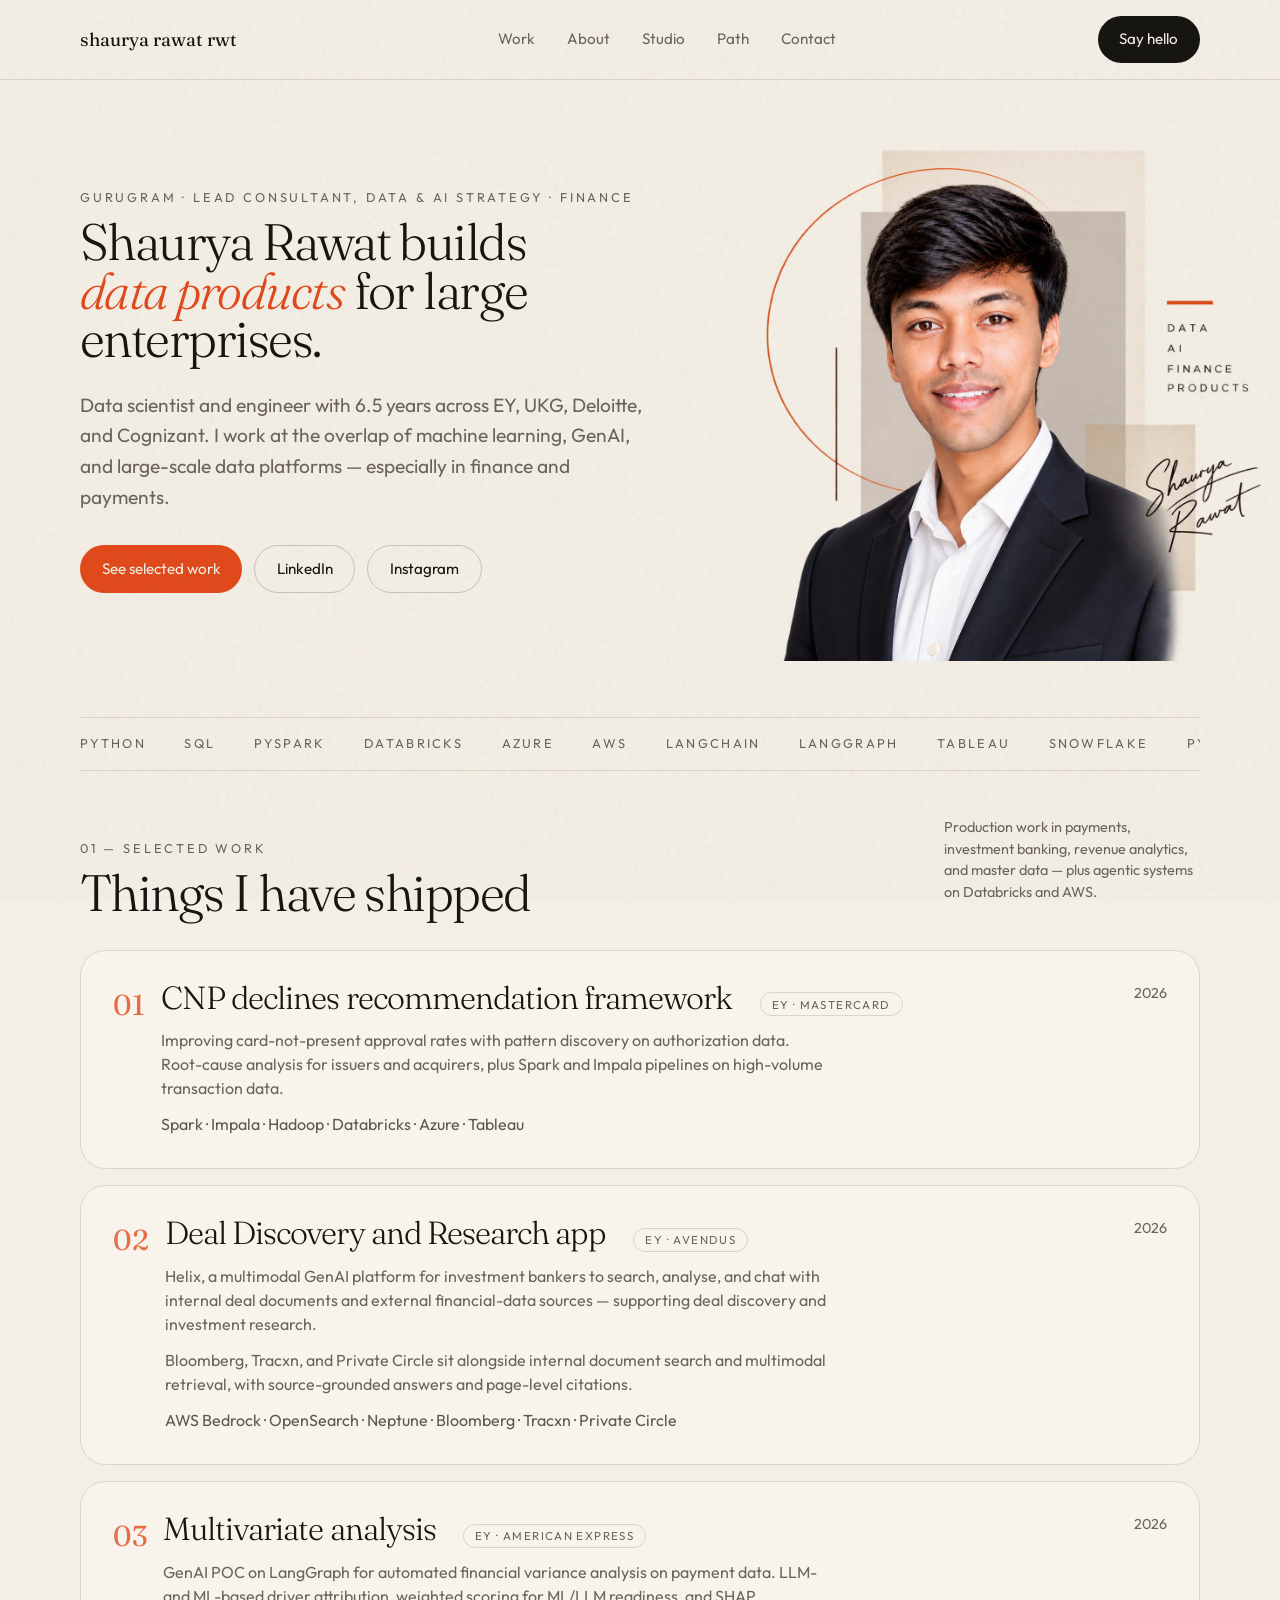
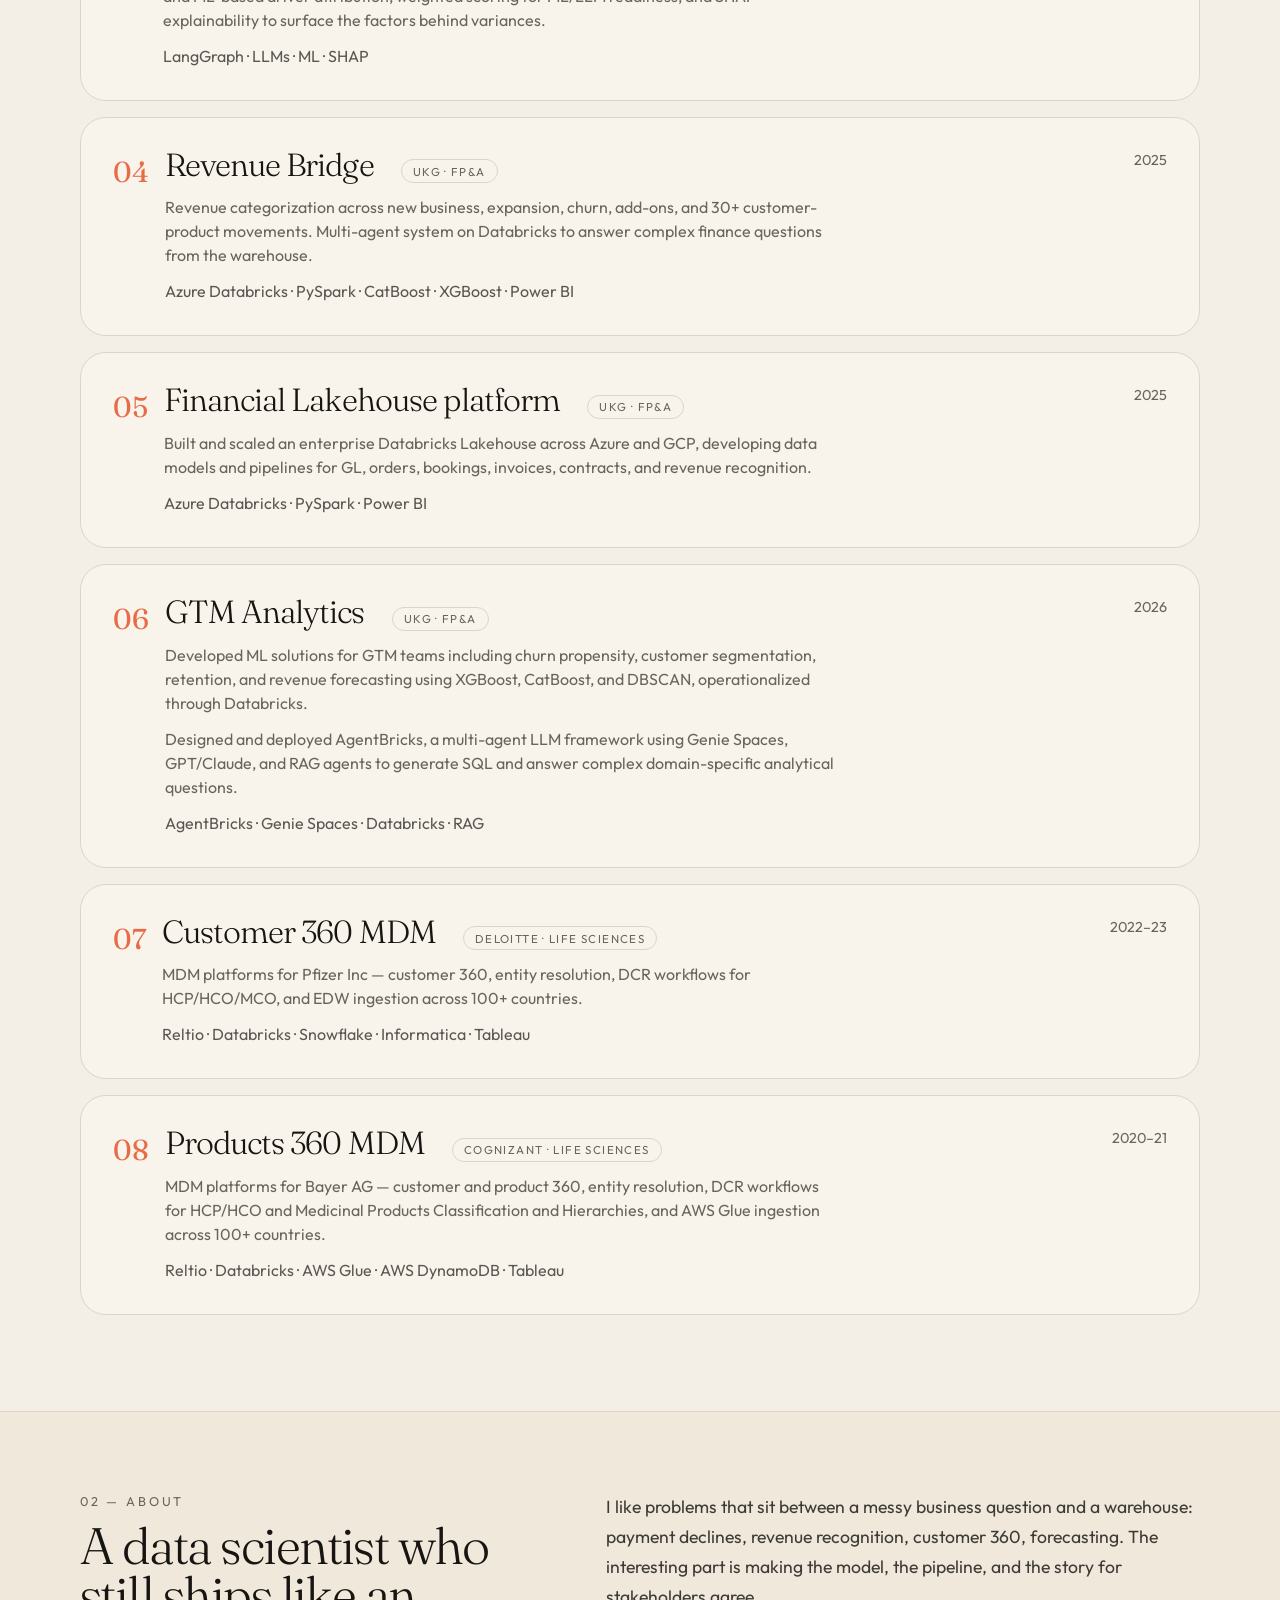
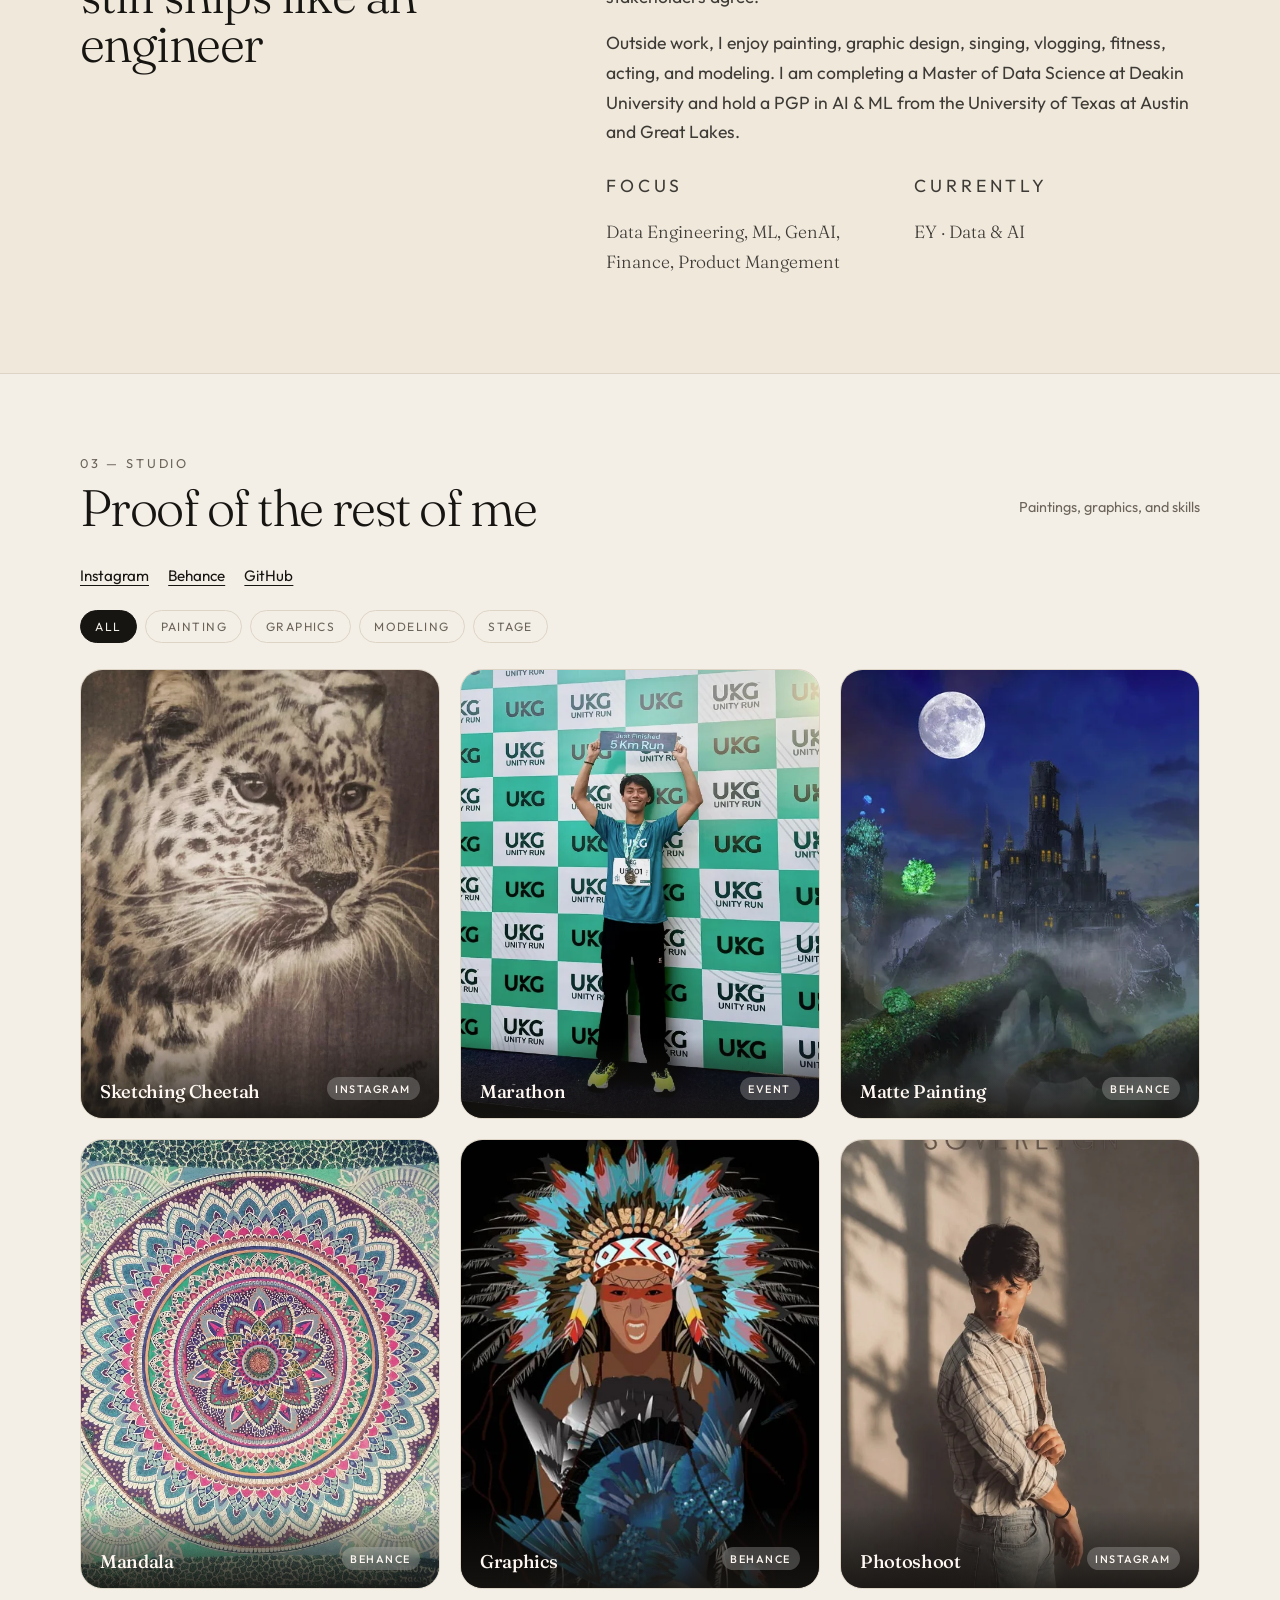
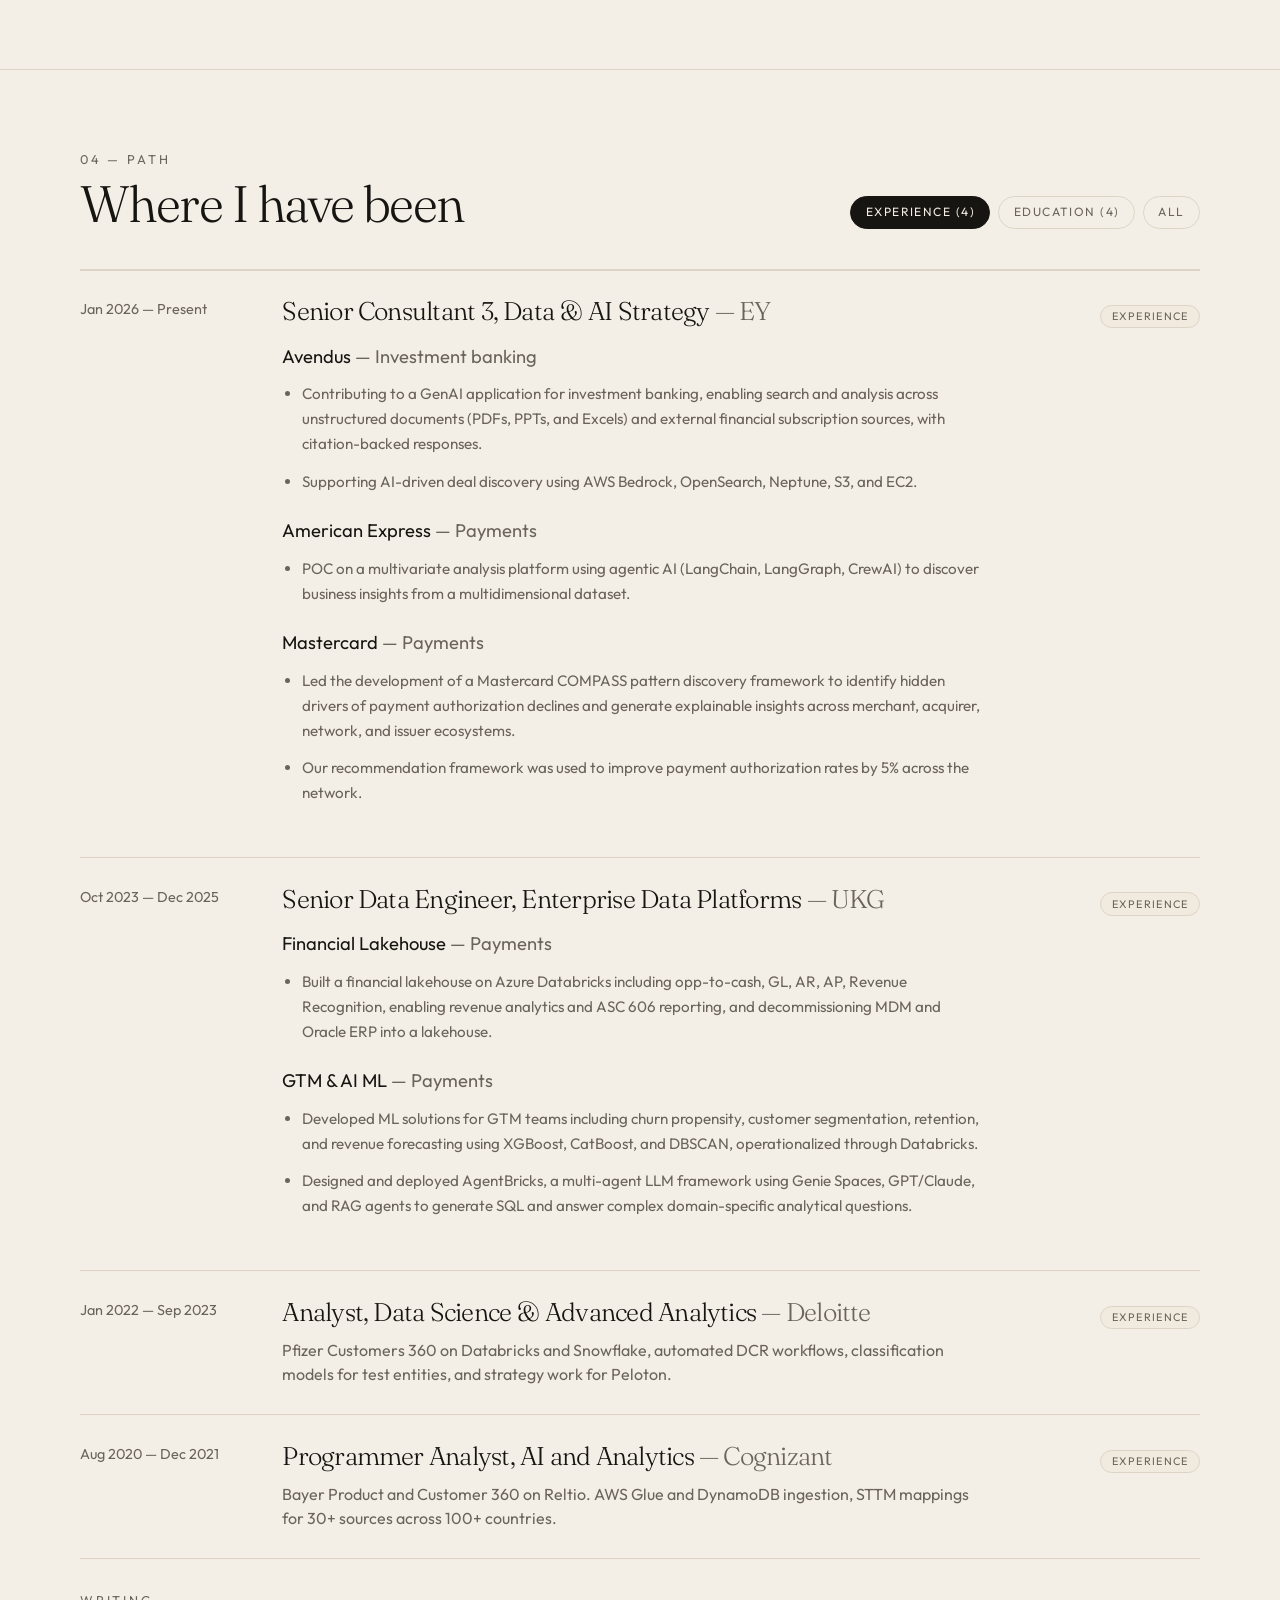
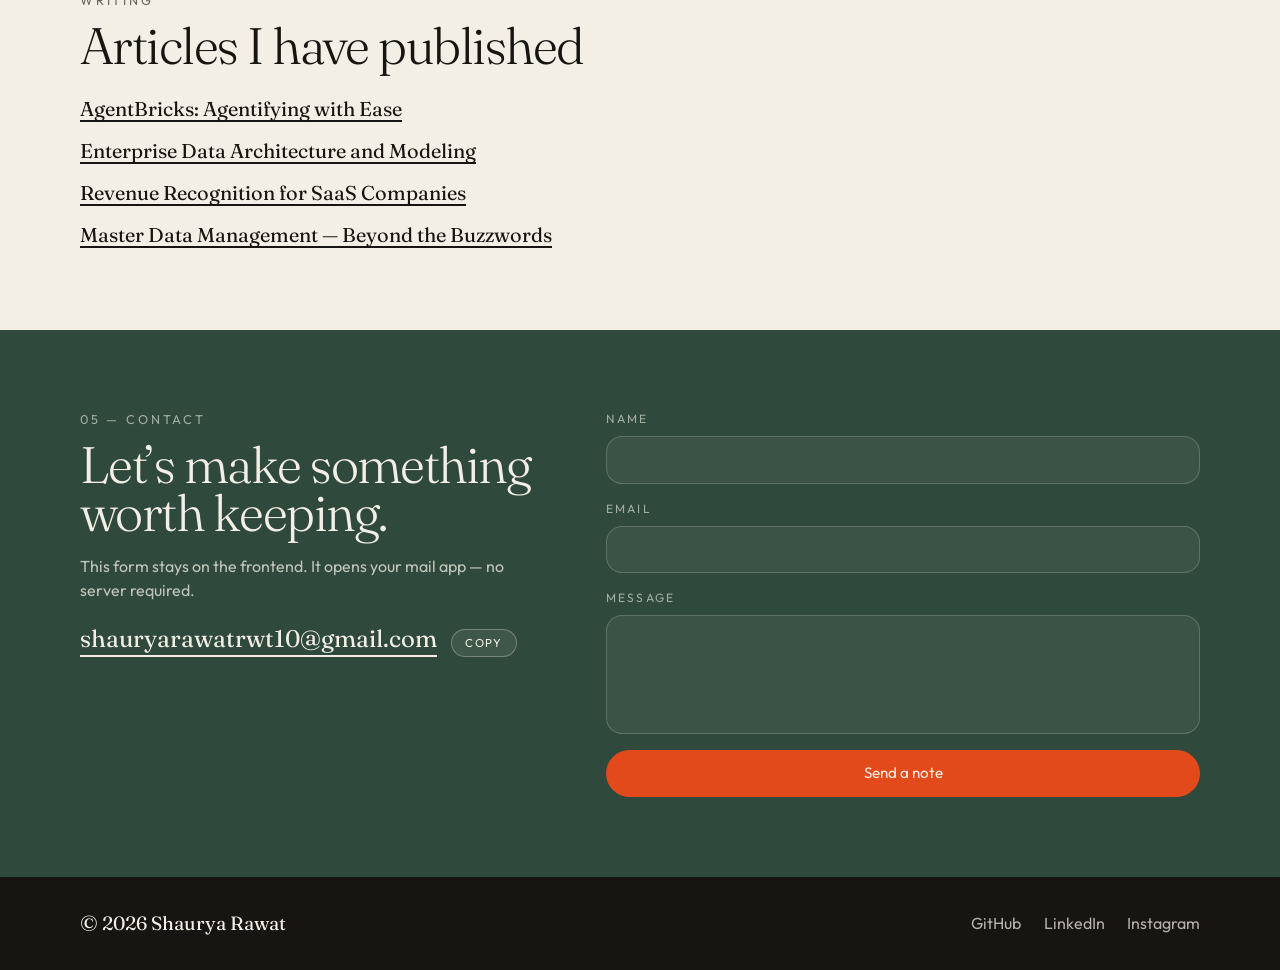
==== commit 8108826c: "Image addition and UI layout fixes" ====
--- a/index.html
+++ b/index.html
@@ -69,45 +69,69 @@
 
     <main>
       <section id="top" class="hero wrap">
-        <p class="eyebrow">Gurugram · Lead Consultant, Data &amp; AI Strategy · Finance</p>
-        <h1>
-          Shaurya Rawat builds <br>
-          <em>data products</em> for large enterprises.
-        </h1>
-        <p class="lede">
-          Data scientist and engineer with 6.5 years across EY, UKG, Deloitte,
-          and Cognizant. I work at the overlap of machine learning, GenAI, and
-          large-scale data platforms — especially in finance and payments.
-        </p>
-        <div class="actions">
-          <a class="btn btn-ember" href="#work">See selected work</a>
-          <a
-            class="btn btn-ghost"
-            href="https://www.linkedin.com/in/shaurya-rawat-rwt"
-            target="_blank"
-            rel="noreferrer"
-            >LinkedIn</a
-          >
-          <a
-            class="btn btn-ghost"
-            href="https://www.instagram.com/shaurya_rawat_rwt/"
-            target="_blank"
-            rel="noreferrer"
-            >Instagram</a
-          >
-        </div>
+
+        <div class="hero-copy">
+      
+          <p class="eyebrow">
+            Gurugram · Lead Consultant, Data &amp; AI Strategy · Finance
+          </p>
+      
+          <h2>
+            Shaurya Rawat builds <br>
+            <em>data products</em> for large enterprises.
+          </h2>
+      
+          <p class="lede">
+            Data scientist and engineer with 6.5 years across EY, UKG, Deloitte,
+            and Cognizant. I work at the overlap of machine learning, GenAI, and
+            large-scale data platforms — especially in finance and payments.
+          </p>
+      
+          <div class="actions">
+            <a class="btn btn-ember" href="#work">See selected work</a>
+      
+            <a
+              class="btn btn-ghost"
+              href="https://www.linkedin.com/in/shaurya-rawat-rwt"
+              target="_blank"
+              rel="noreferrer"
+            >
+              LinkedIn
+            </a>
+      
+            <a
+              class="btn btn-ghost"
+              href="https://www.instagram.com/shaurya_rawat_rwt/"
+              target="_blank"
+              rel="noreferrer"
+            >
+              Instagram
+            </a>
+          </div>
+      
+        </div>
+      
+        <div class="hero-visual">
+          <img
+            src="./images/shaurya-hero.png"
+            alt="Shaurya Rawat"
+          />
+        </div>
+      
         <div class="marquee" aria-hidden="true">
           <div class="marquee-track">
             <span>Python</span><span>SQL</span><span>PySpark</span>
             <span>Databricks</span><span>Azure</span><span>AWS</span>
             <span>LangChain</span><span>LangGraph</span><span>Tableau</span>
             <span>Snowflake</span>
+      
             <span>Python</span><span>SQL</span><span>PySpark</span>
             <span>Databricks</span><span>Azure</span><span>AWS</span>
             <span>LangChain</span><span>LangGraph</span><span>Tableau</span>
             <span>Snowflake</span>
           </div>
         </div>
+      
       </section>
 
       <section id="work" class="wrap work">
--- a/styles.css
+++ b/styles.css
@@ -192,7 +192,35 @@
 }
 
 .hero {
-  padding: 4.5rem 0 5rem;
+  padding: 2.5rem 0 2rem;
+  display: grid;
+  grid-template-columns: minmax(0, 1.05fr) minmax(320px, 0.75fr);
+  gap: 2.5rem;
+  align-items: center;
+}
+
+.hero-copy {
+  position: relative;
+  z-index: 2;
+}
+
+.hero-visual {
+  position: relative;
+  min-height: 480px;
+  display: flex;
+  align-items: flex-end;
+  justify-content: center;
+  margin-right: -2rem;
+}
+
+.hero-visual img {
+  position: relative;
+  z-index: 2;
+  display: block;
+  width: 115%;
+  max-width: 650px;
+  height: auto;
+  object-fit: contain;
 }
 
 .eyebrow {
@@ -222,7 +250,7 @@
   font-size: clamp(3rem, 9vw, 6.4rem);
 }
 
-h1 em {
+h2 em {
   font-style: italic;
   color: var(--ember);
 }
@@ -248,8 +276,9 @@
 }
 
 .marquee {
+  grid-column: 1 / -1;
   overflow: hidden;
-  margin-top: 3.5rem;
+  margin-top: 1rem;
   padding: 1rem 0;
   border-top: 1px solid var(--line);
   border-bottom: 1px solid var(--line);
@@ -1009,3 +1038,19 @@
     padding-inline: calc((100% - min(1120px, calc(100% - 3rem))) / 2);
   }
 }
+
+@media (max-width: 799px) {
+  .hero {
+    grid-template-columns: 1fr;
+    gap: 2.5rem;
+  }
+
+  .hero-visual {
+    min-height: auto;
+    order: 2;
+  }
+
+  .hero-visual img {
+    max-width: 420px;
+  }
+}
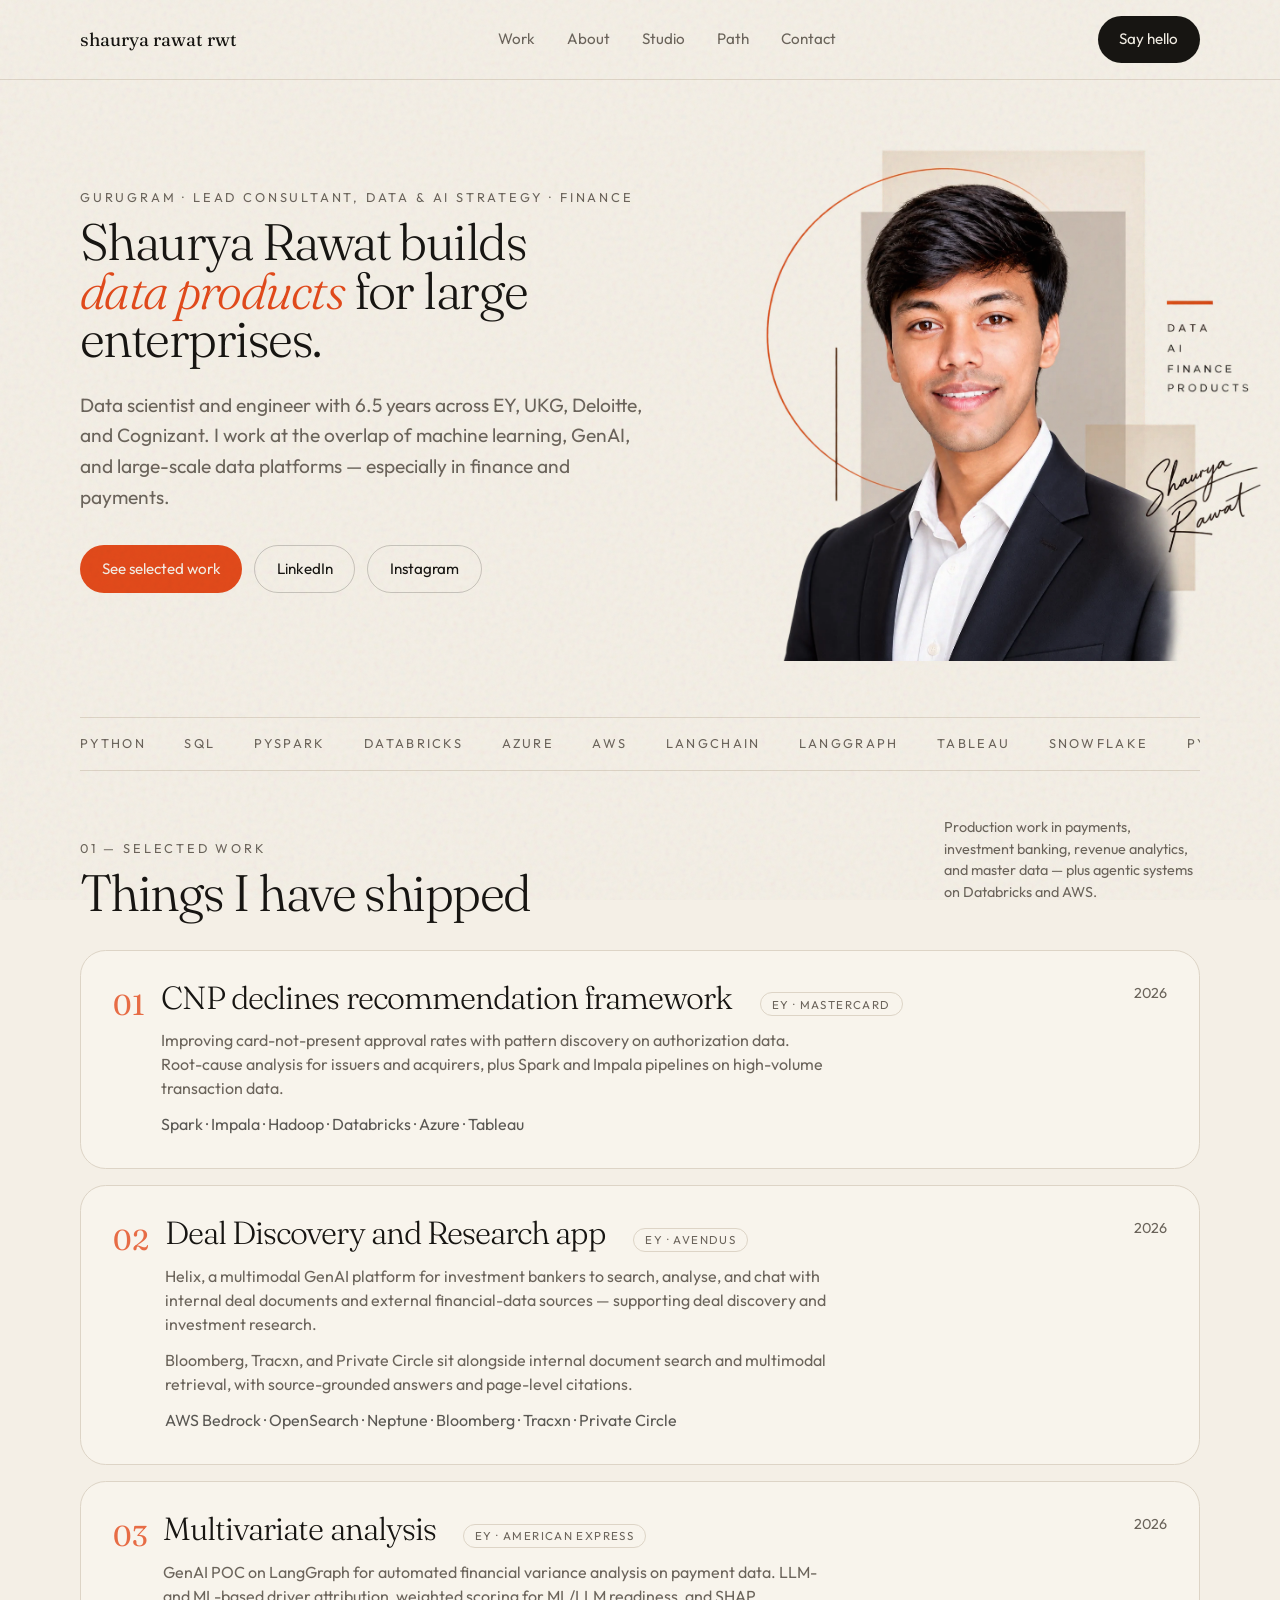
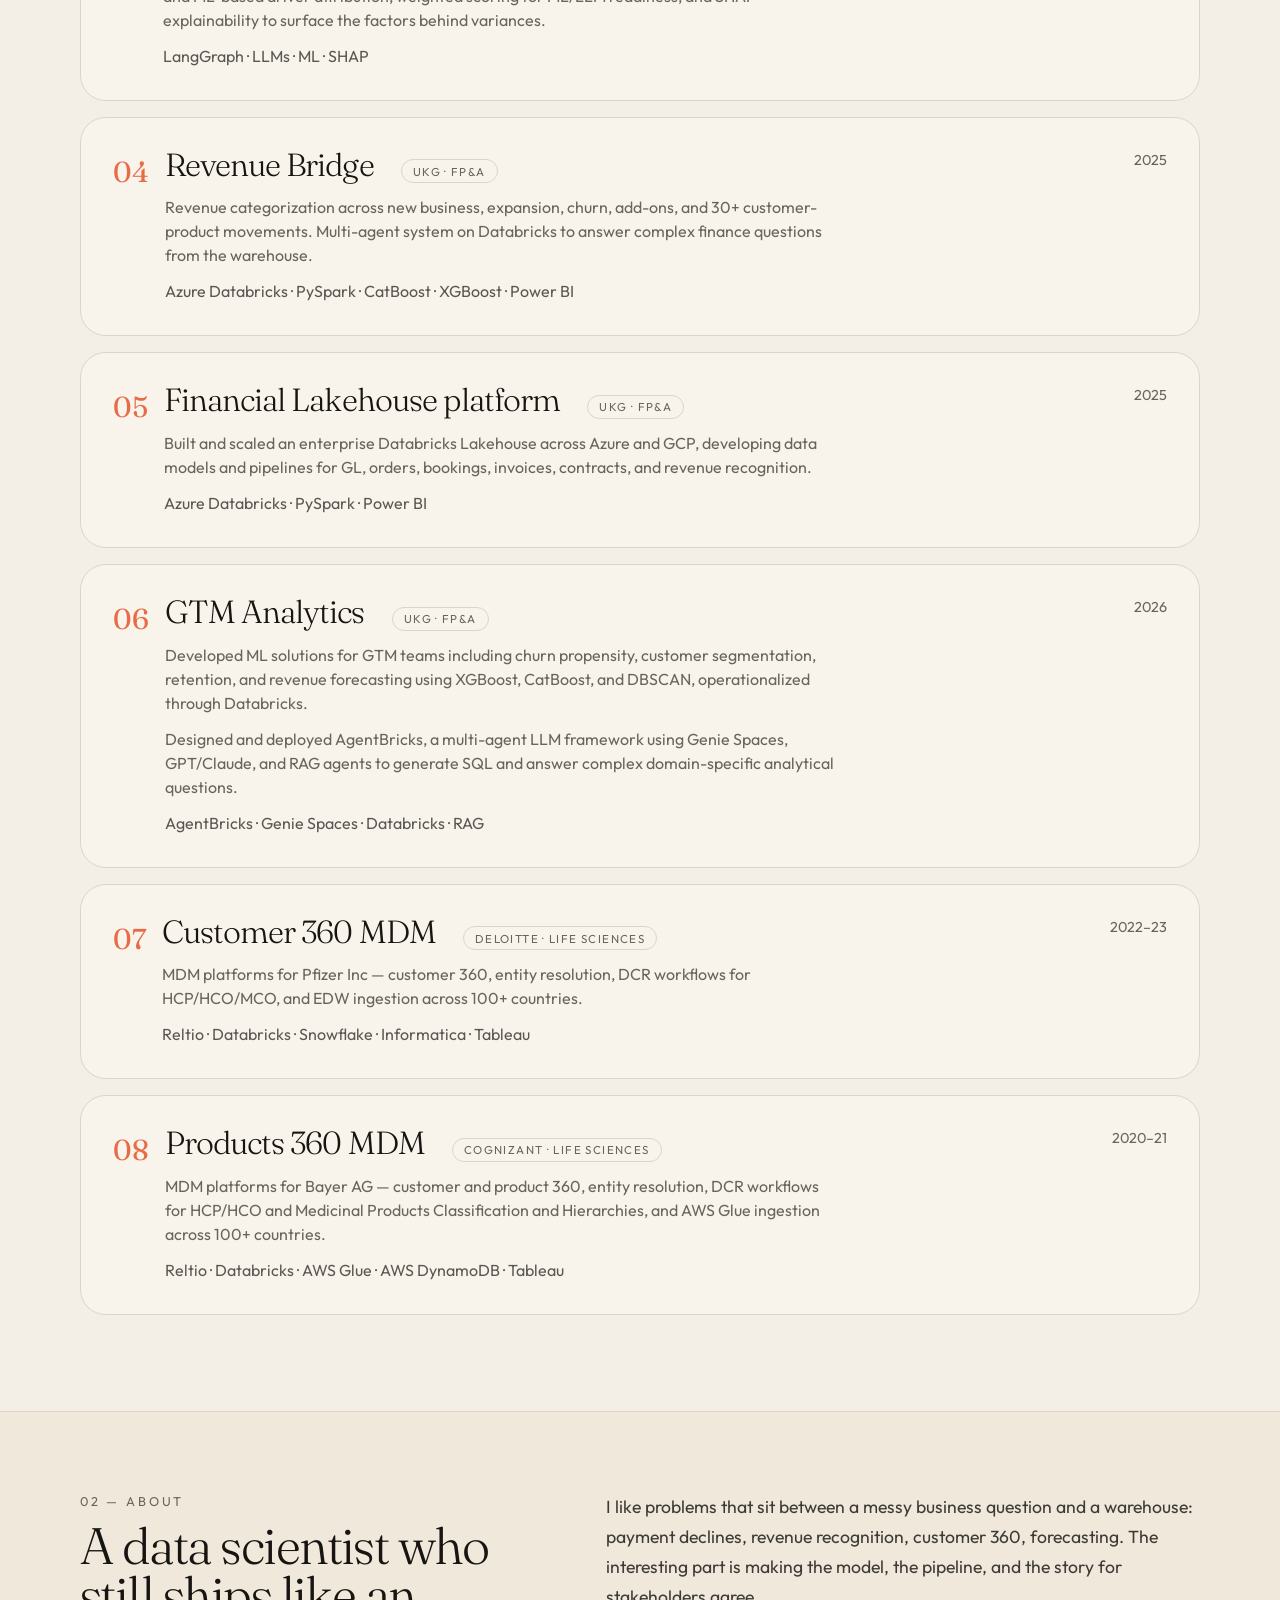
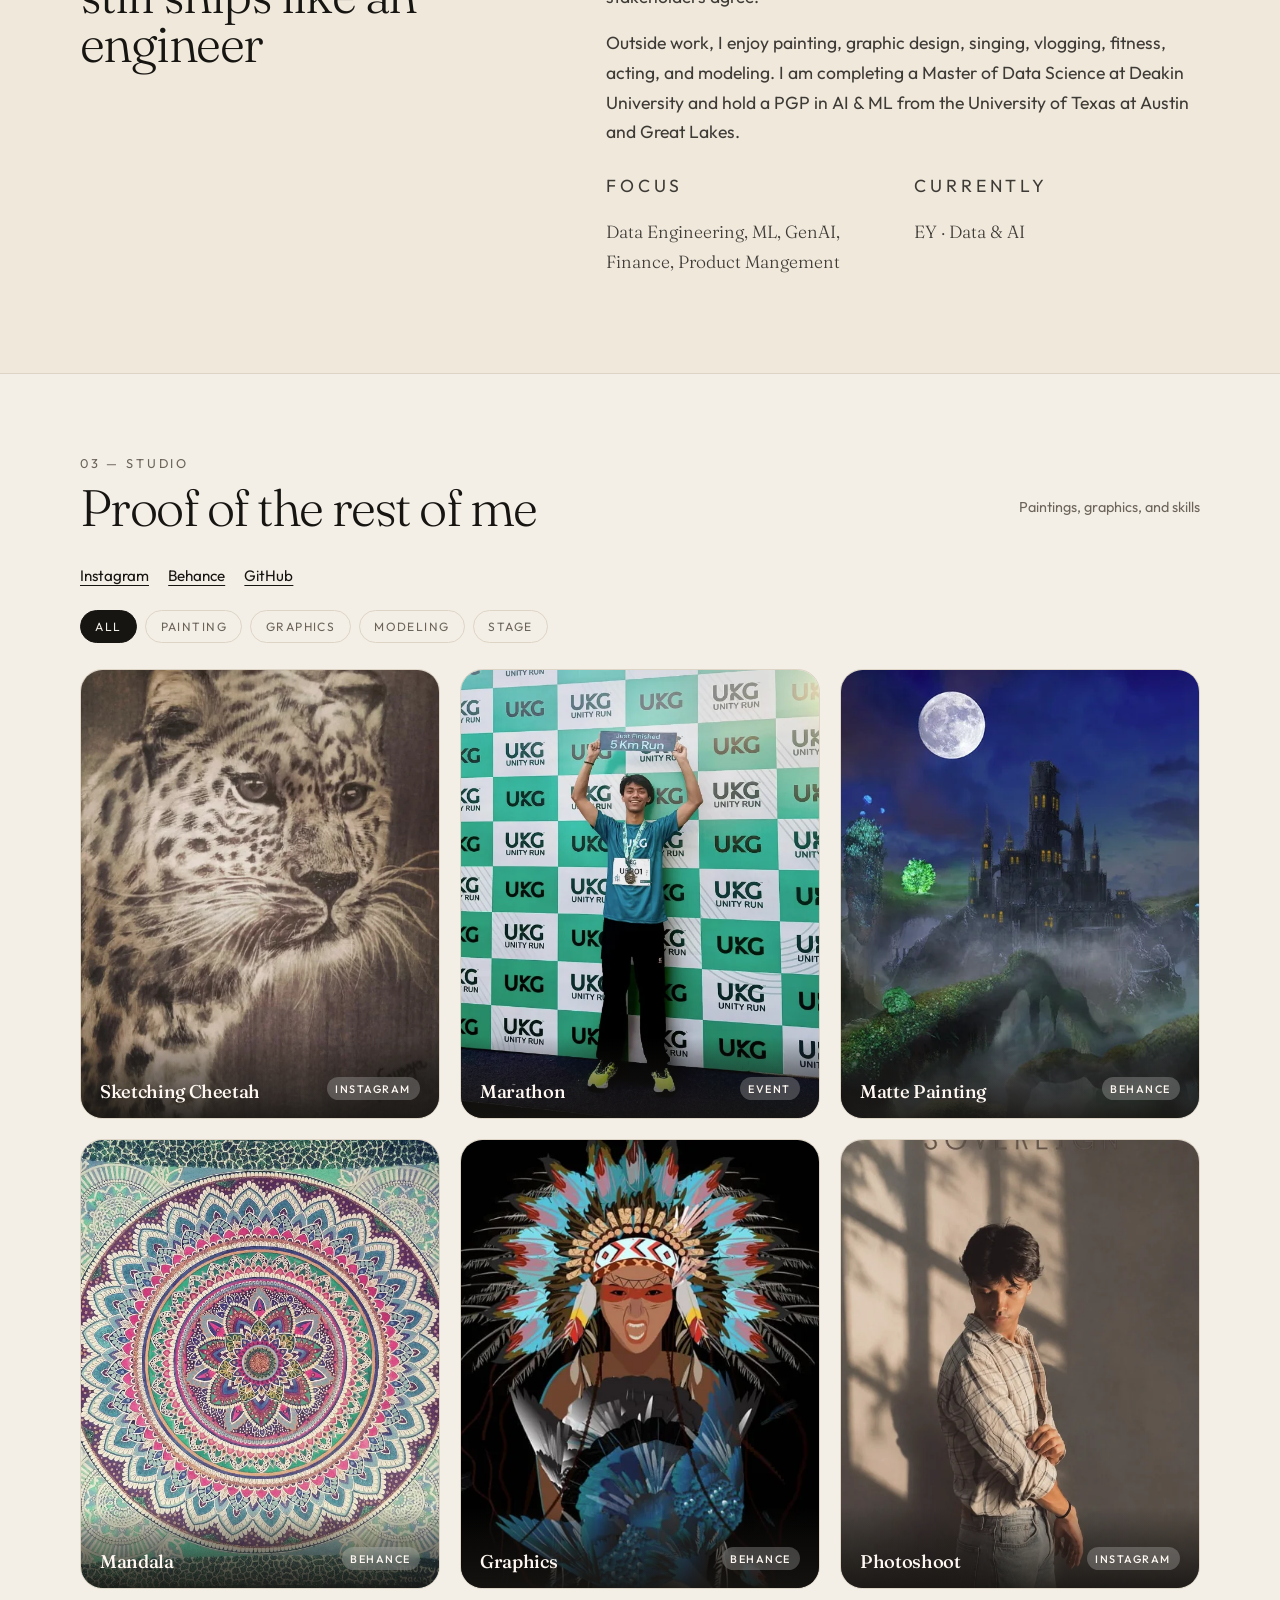
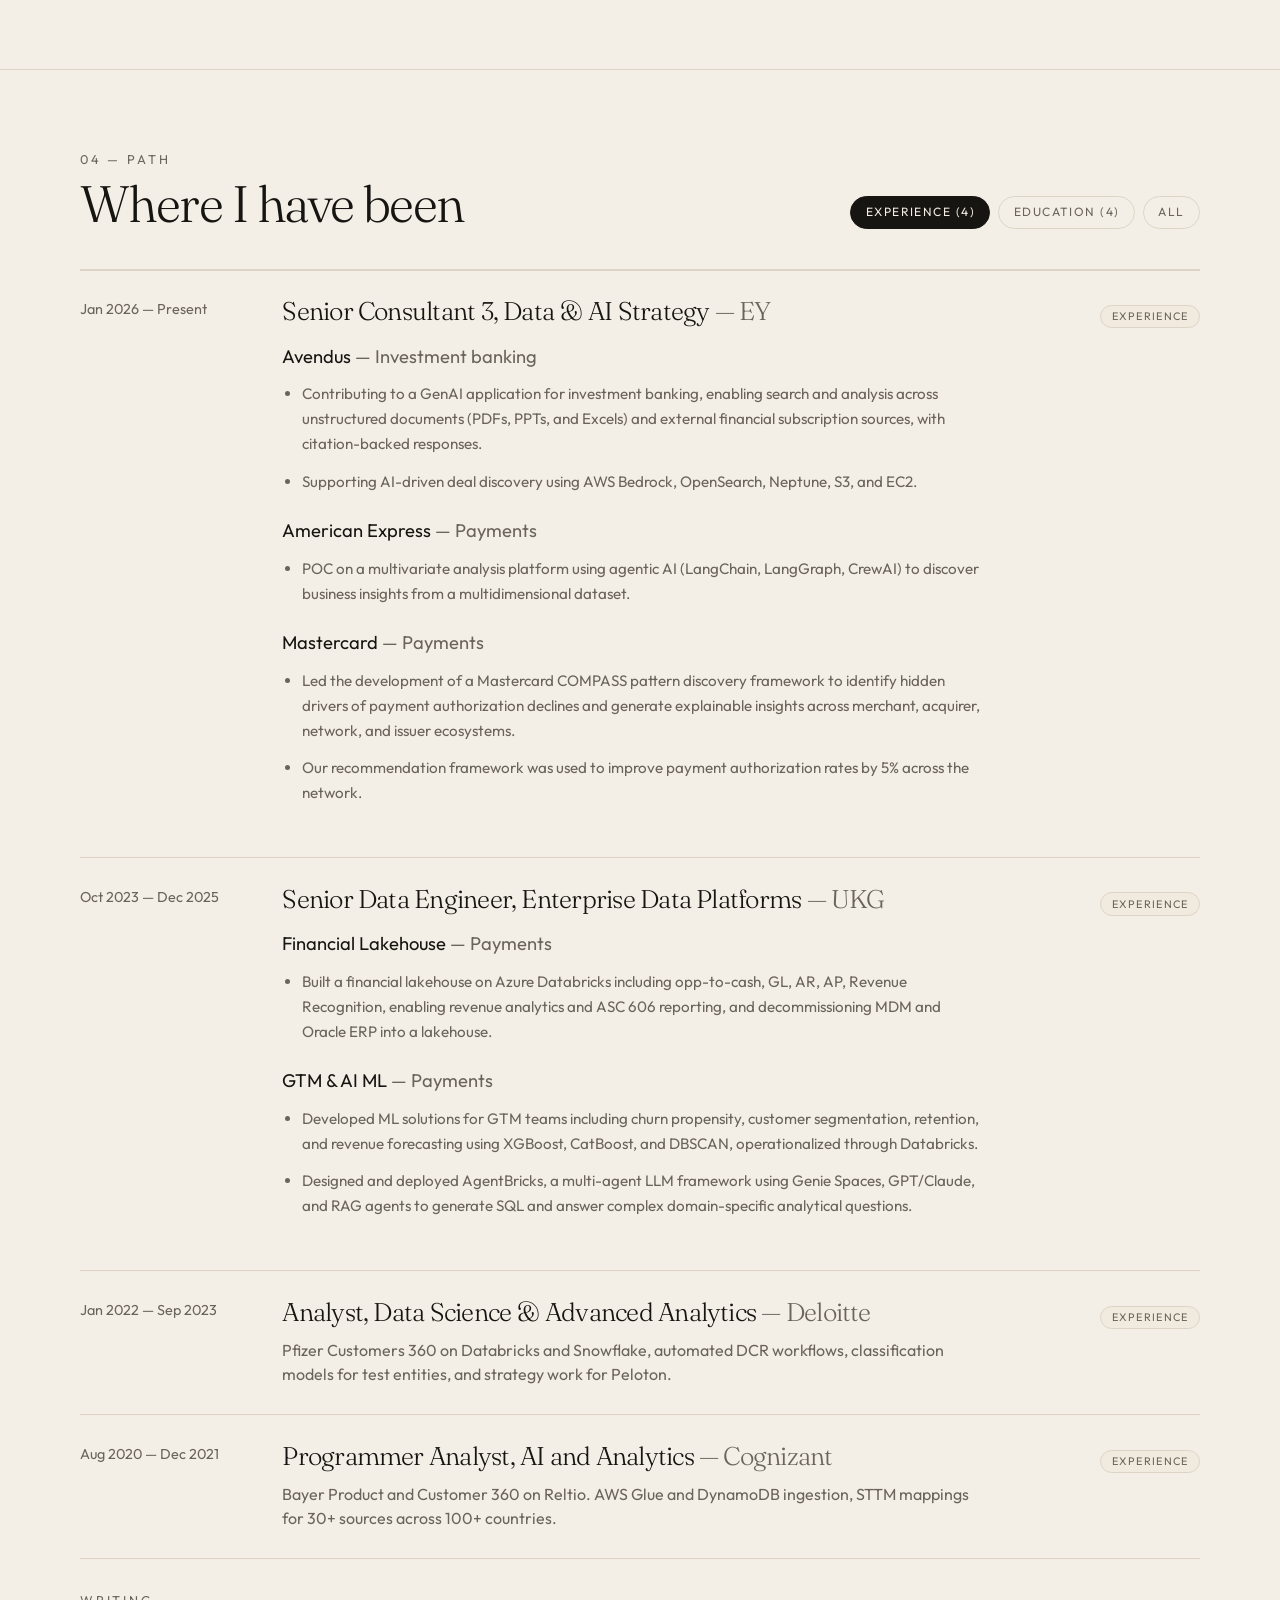
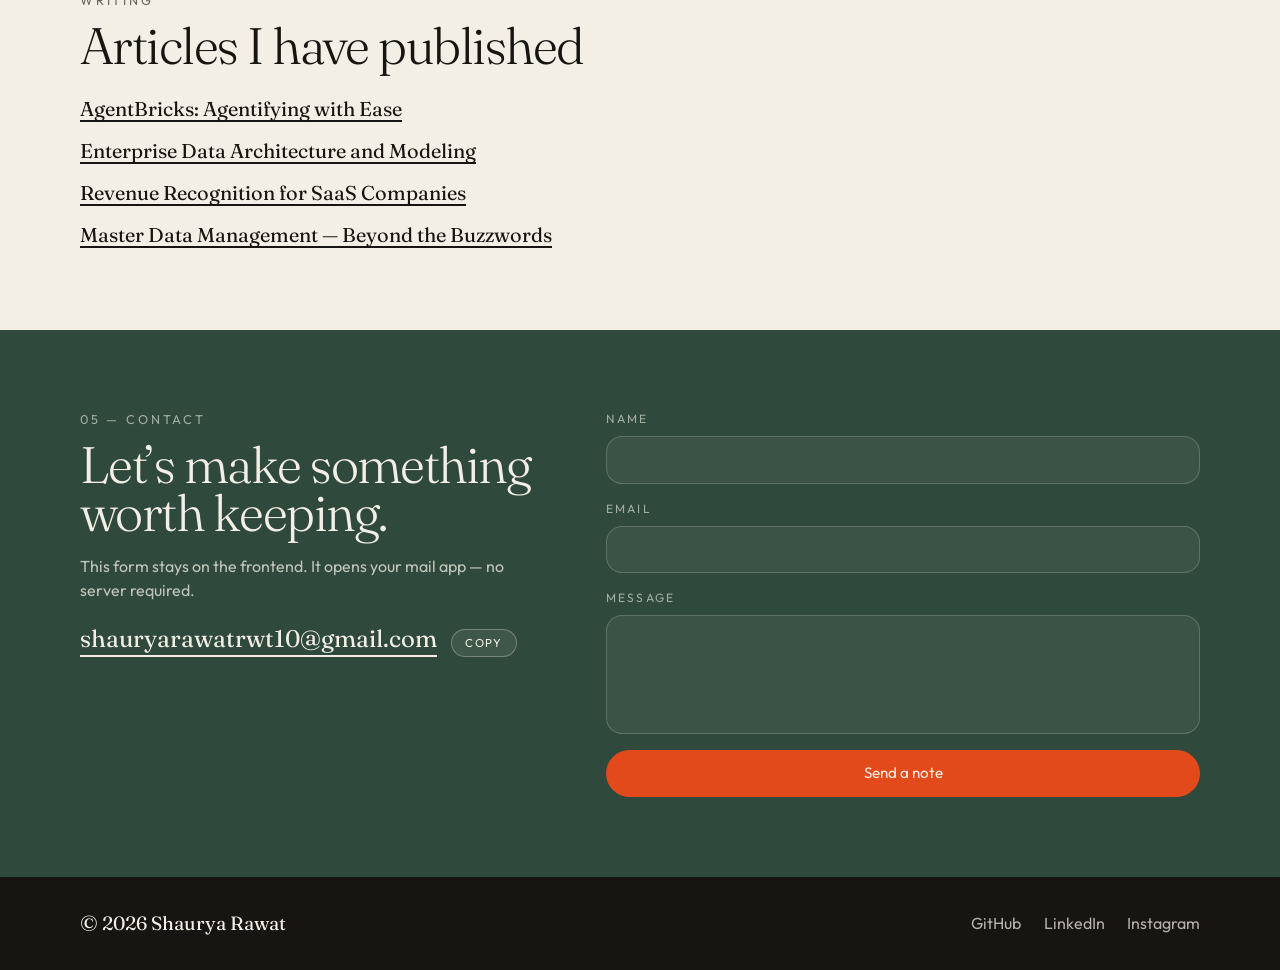
==== commit 4eb23c57: "webp conversion for fast load" ====
--- a/index.html
+++ b/index.html
@@ -113,7 +113,7 @@
       
         <div class="hero-visual">
           <img
-            src="./images/shaurya-hero.png"
+            src="./images/shaurya-hero.webp"
             alt="Shaurya Rawat"
           />
         </div>
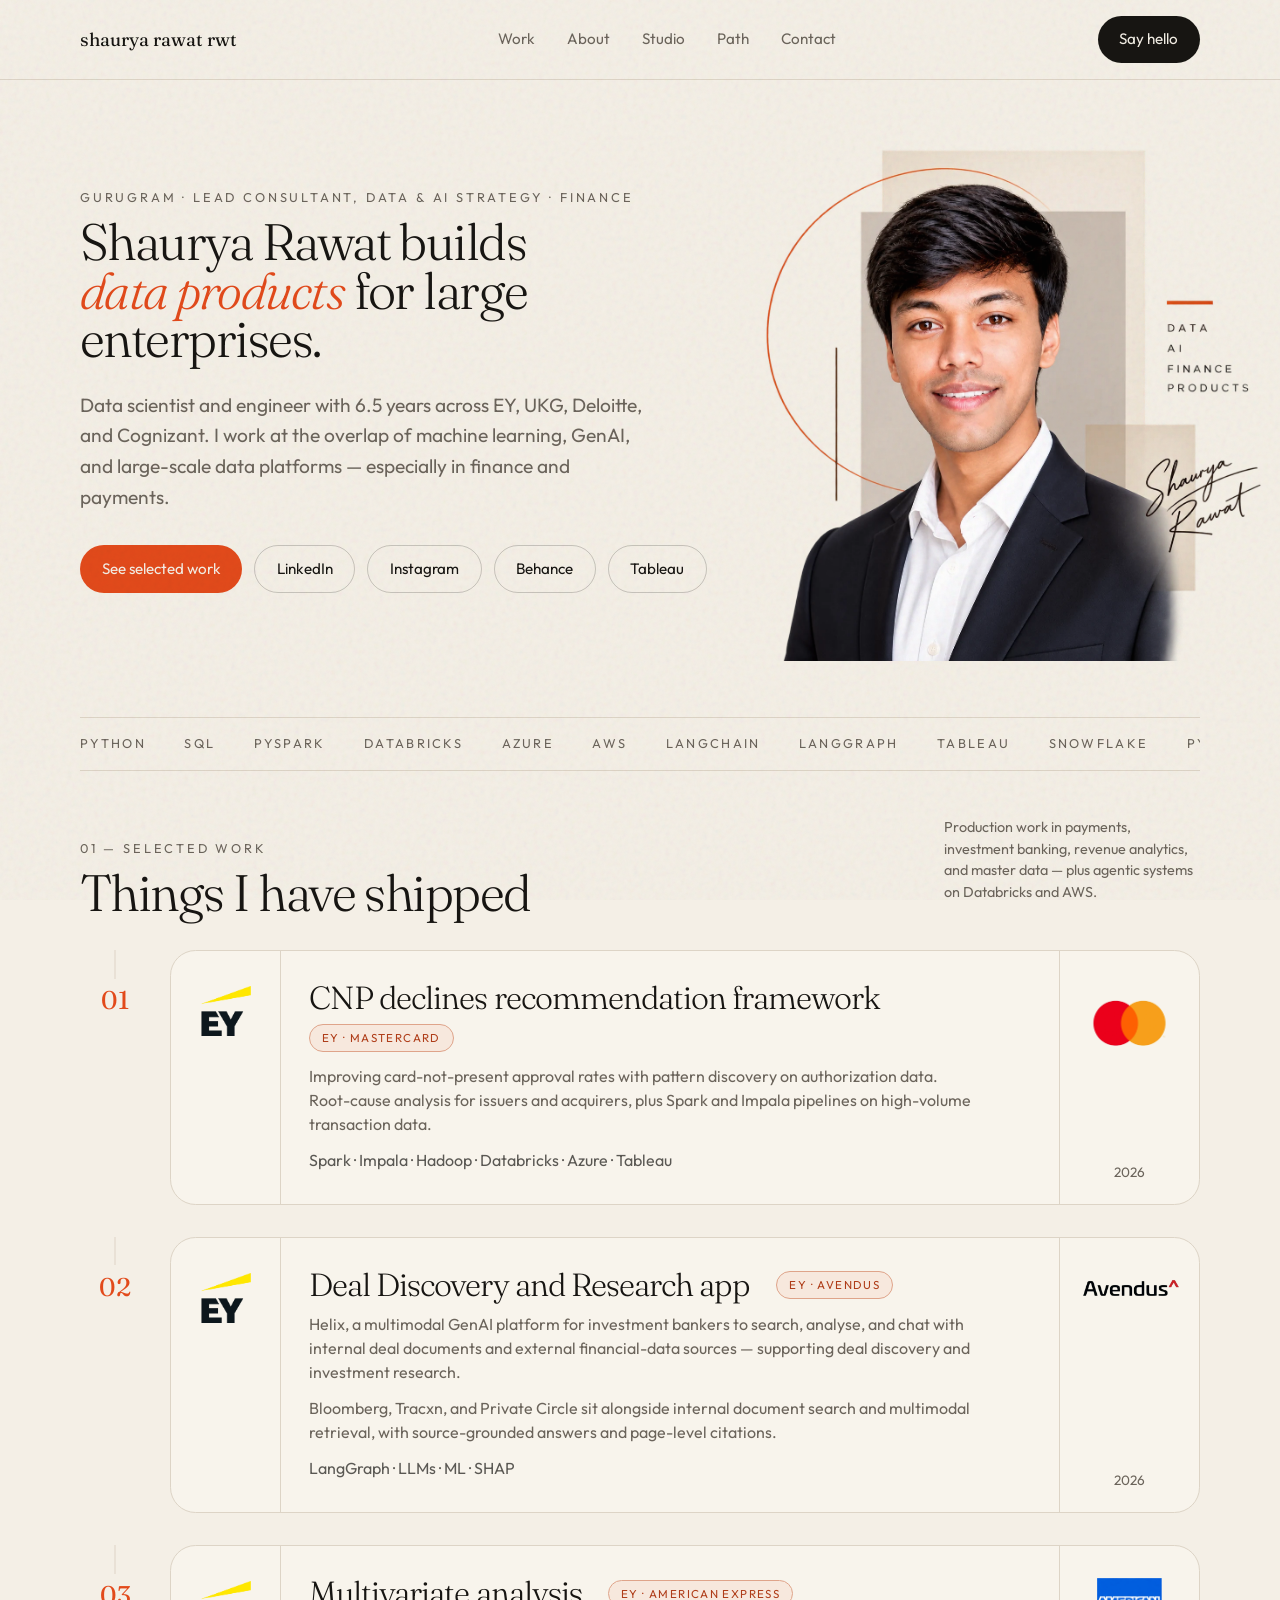
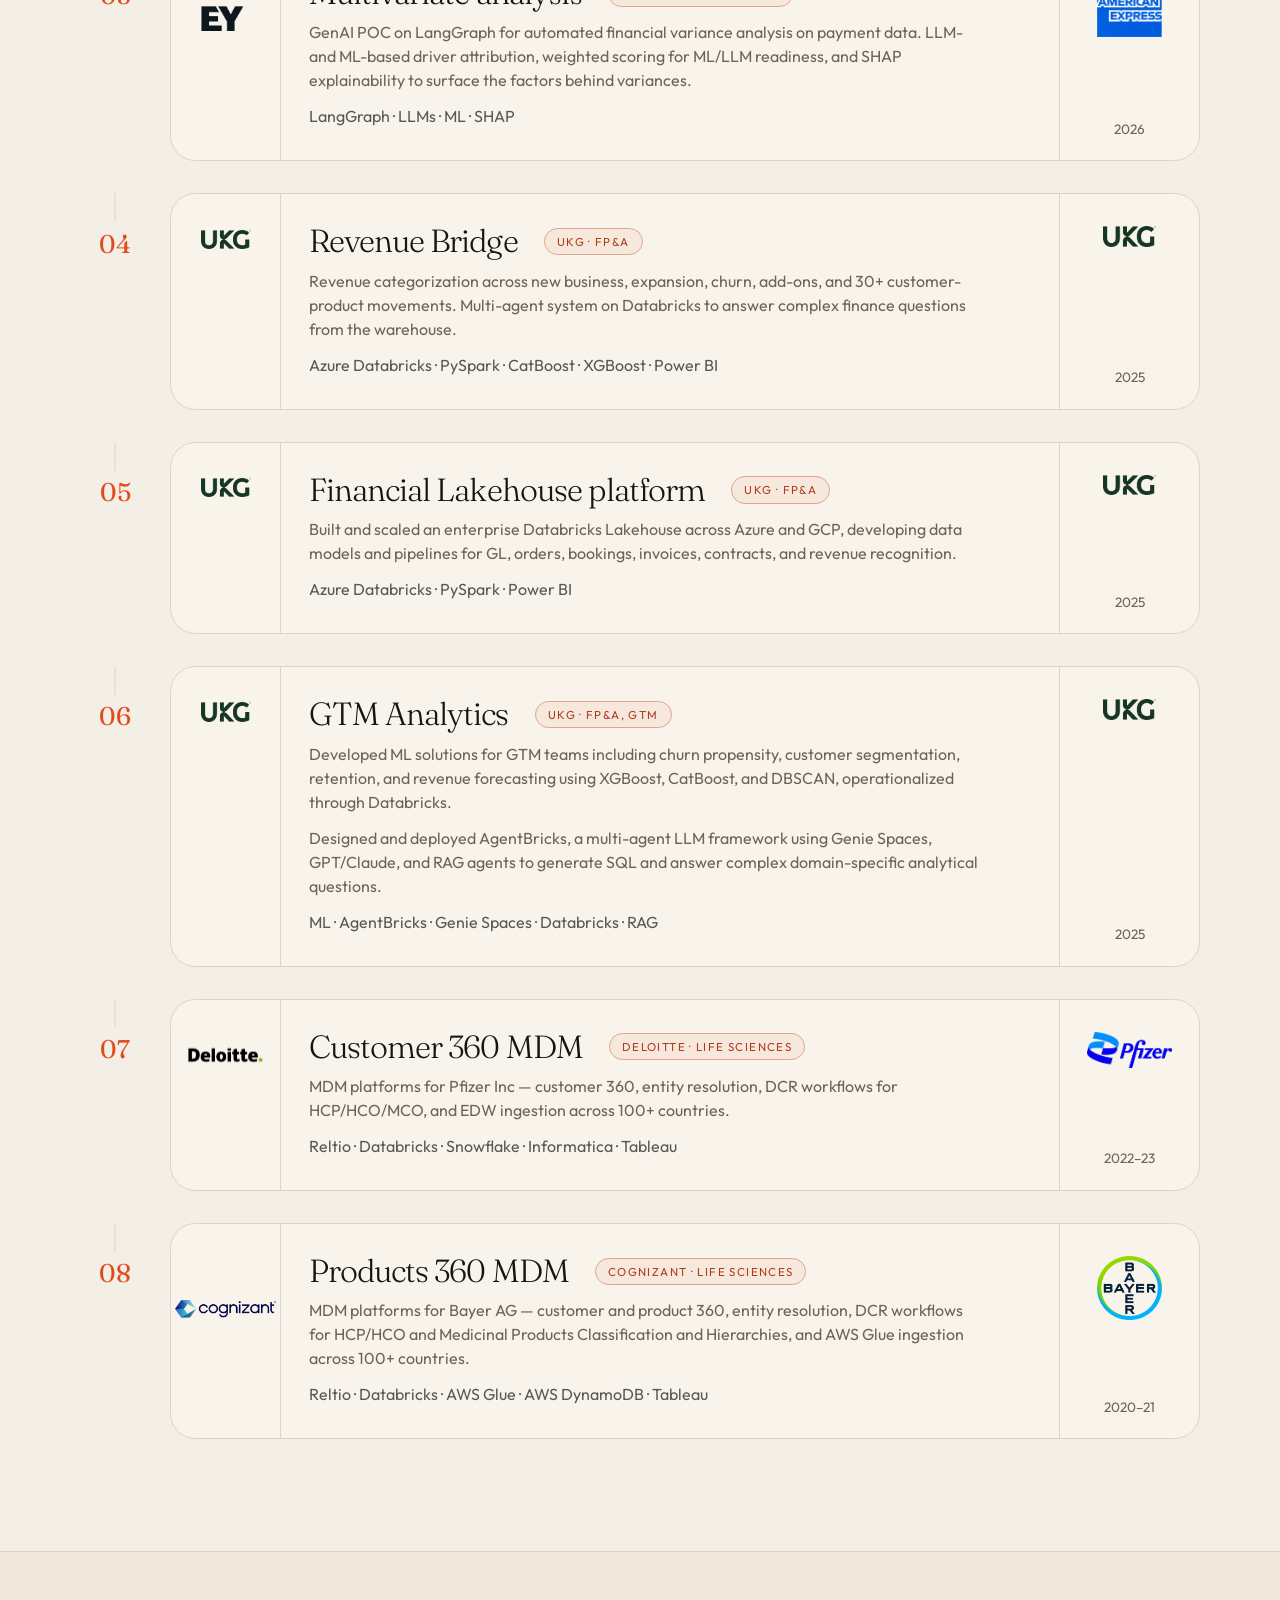
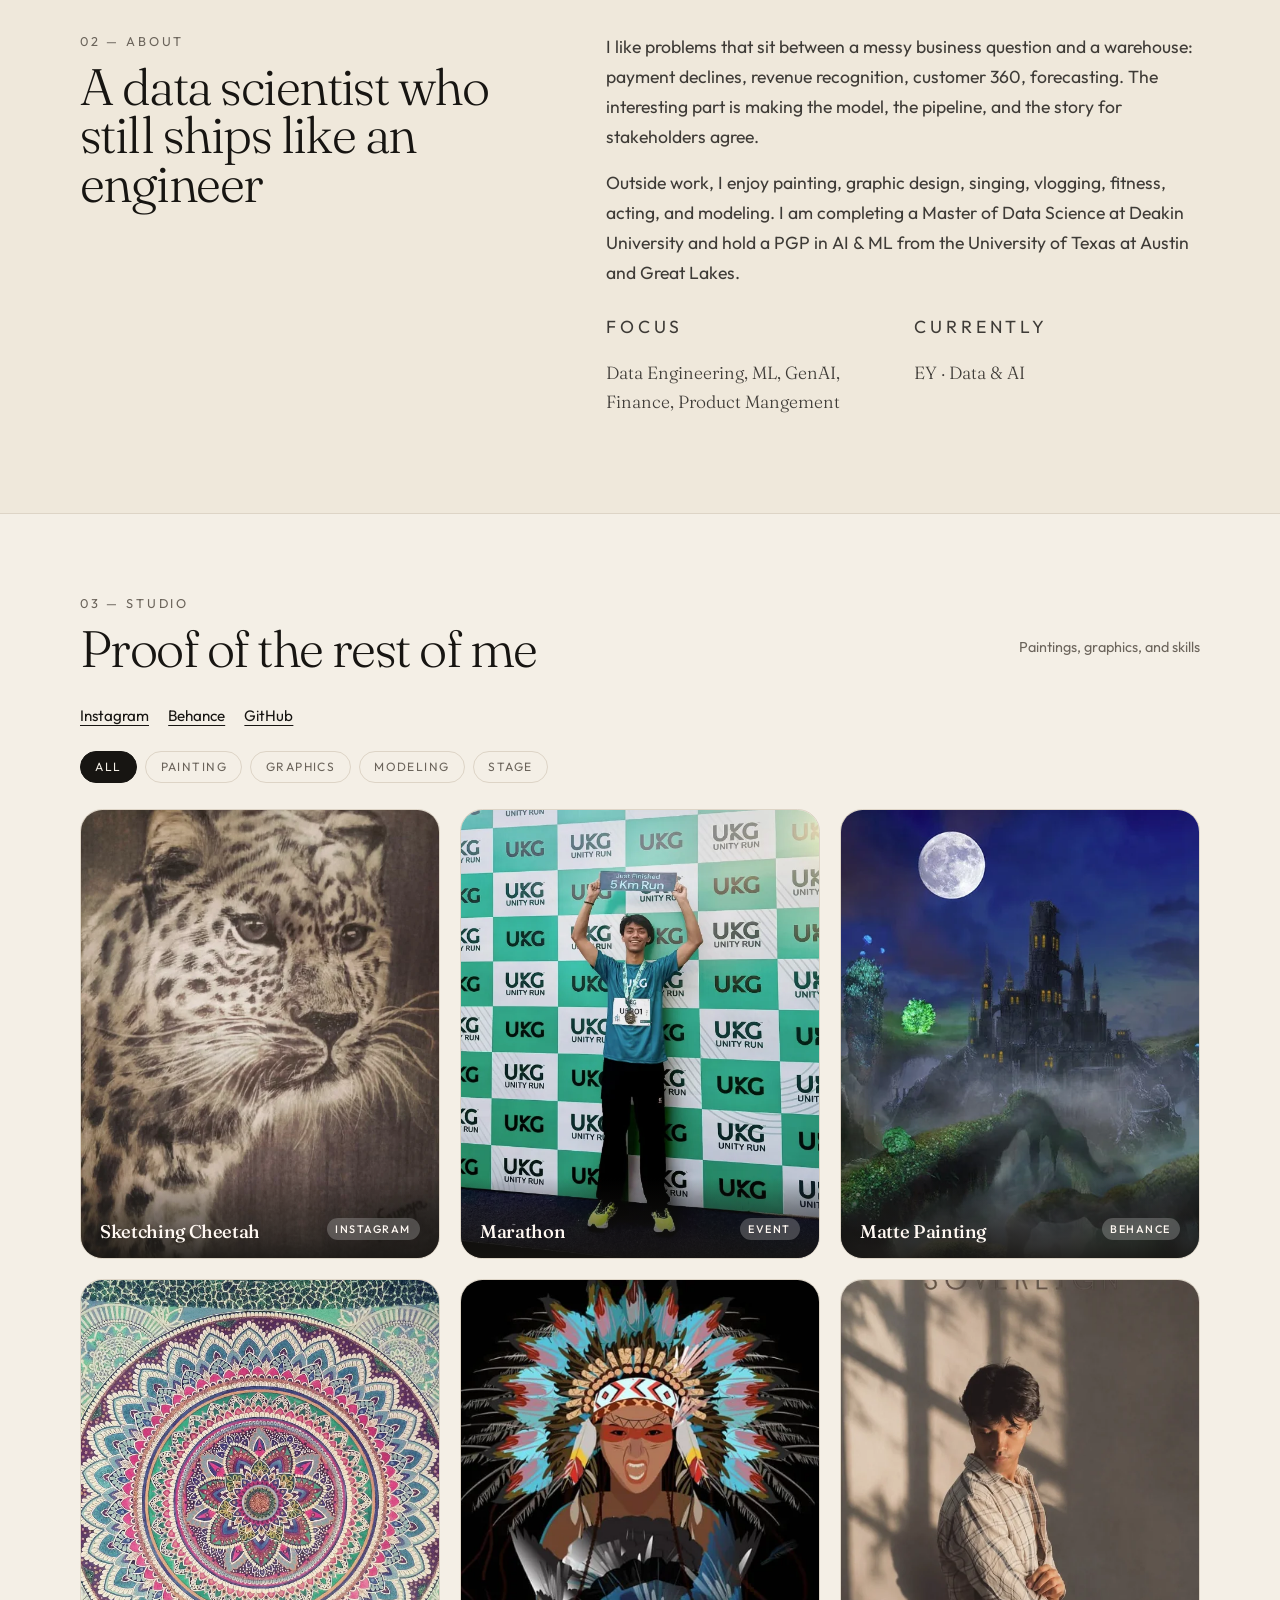
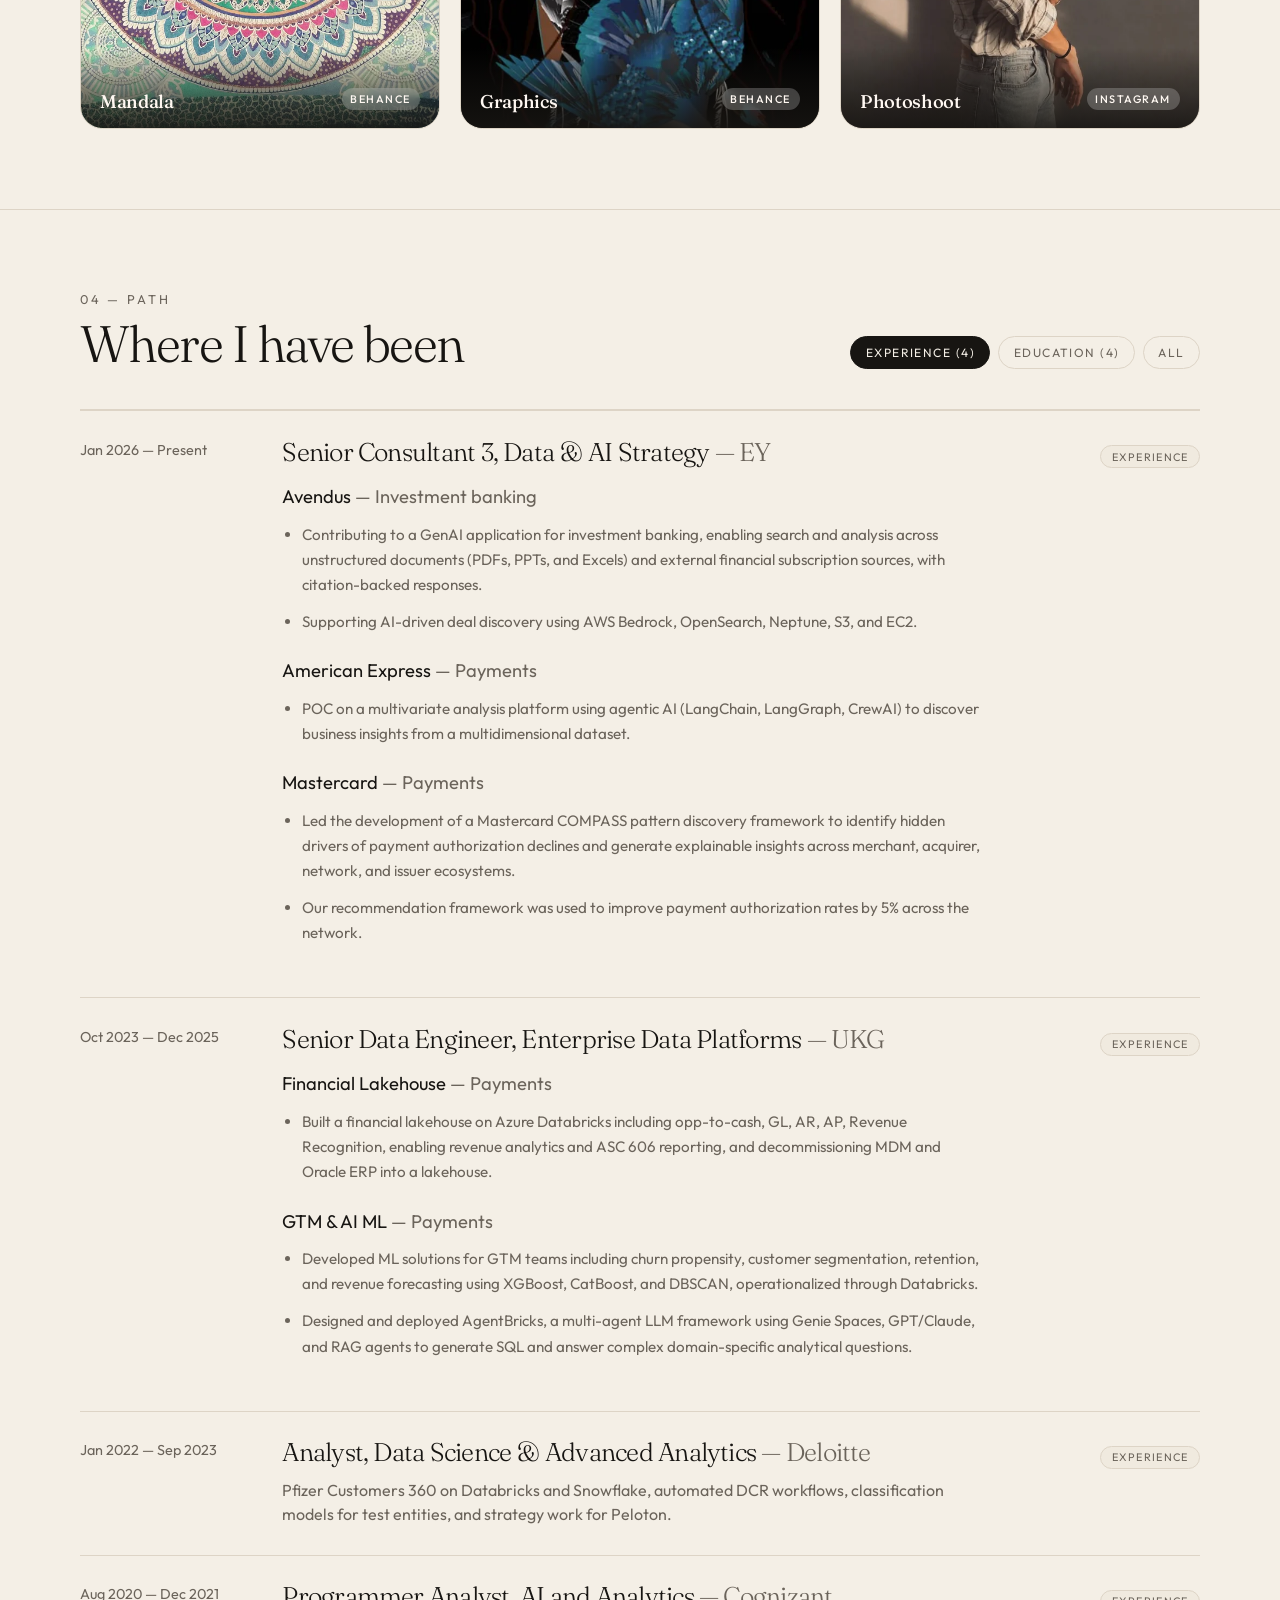
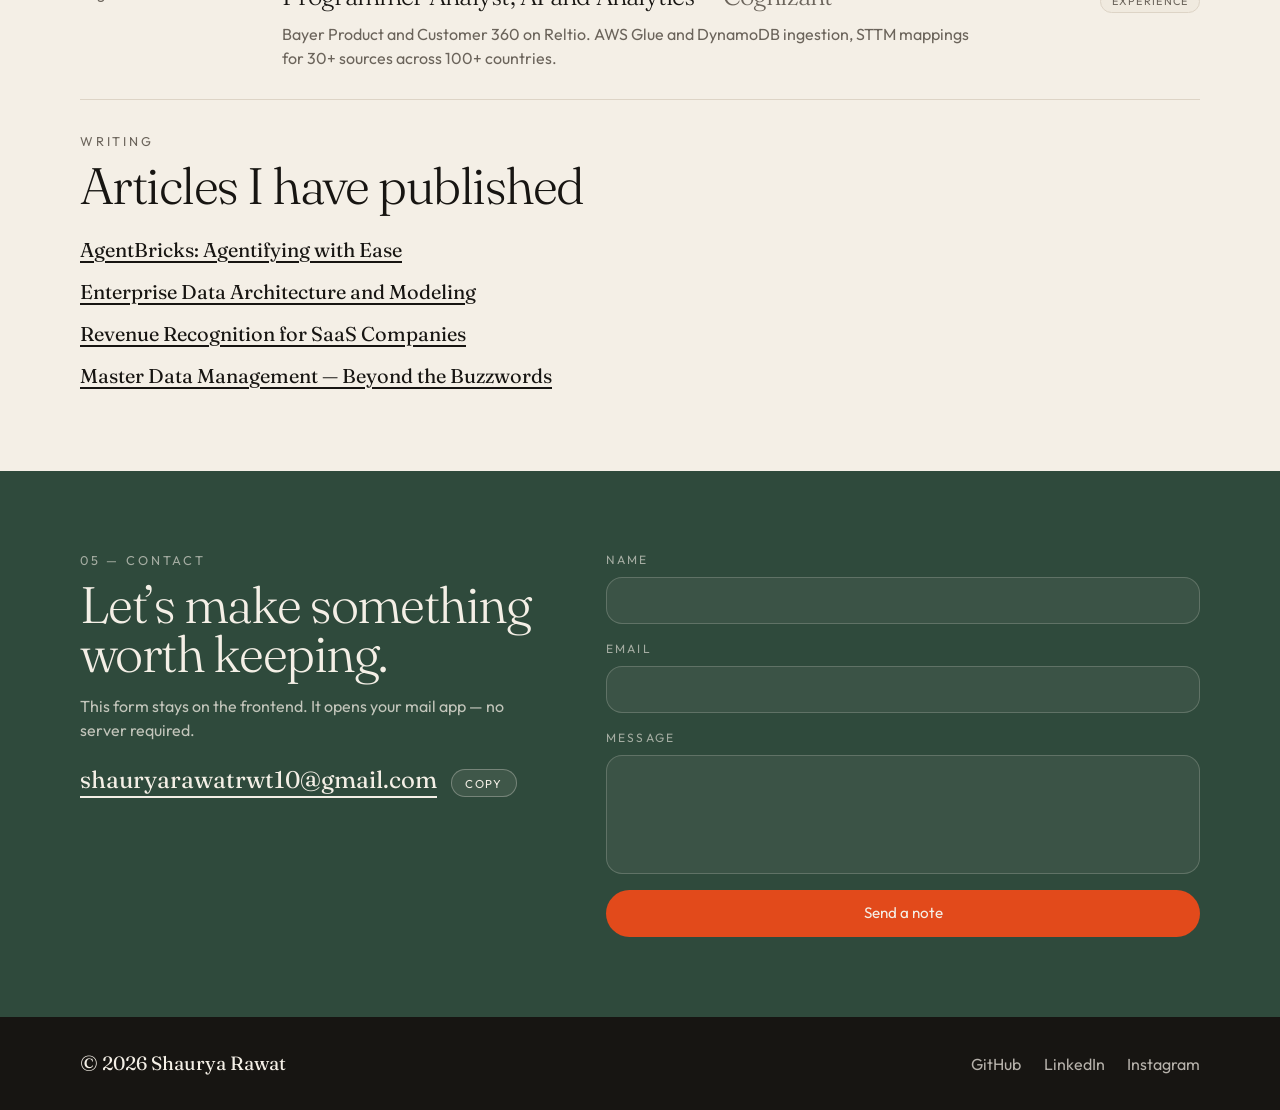
==== commit 4c566bb8: "Adding logos and redesigning work module" ====
--- a/index.html
+++ b/index.html
@@ -1,281 +1,361 @@
 <!DOCTYPE html>
 <html lang="en">
-  <head>
-    <meta charset="UTF-8" />
-    <meta name="viewport" content="width=device-width, initial-scale=1" />
-    <title>Shaurya Rawat — Data Science, ML & GenAI</title>
-    <meta
-      name="description"
-      content="Senior Consultant in Data & AI Strategy. I build machine learning, GenAI, and data platforms that hold up in finance, payments, and life sciences."
-    />
-    <meta name="theme-color" content="#f4efe6" />
-
-    <!-- Open Graph / Facebook / LinkedIn -->
-    <meta property="og:type" content="website" />
-    <meta property="og:title" content="Shaurya Rawat — Data Science, ML & GenAI" />
-    <meta
-      property="og:description"
-      content="Senior Consultant in Data & AI Strategy. I build machine learning, GenAI, and data platforms that hold up in finance, payments, and life sciences."
-    />
-    <meta property="og:image" content="./studio/Sketching-cheetah.webp" />
-
-    <!-- Twitter -->
-    <meta name="twitter:card" content="summary_large_image" />
-    <meta name="twitter:title" content="Shaurya Rawat — Data Science, ML & GenAI" />
-    <meta
-      name="twitter:description"
-      content="Senior Consultant in Data & AI Strategy. I build machine learning, GenAI, and data platforms that hold up in finance, payments, and life sciences."
-    />
-    <meta name="twitter:image" content="./studio/Sketching-cheetah.webp" />
-
-    <link rel="icon" href="./favicon.svg" type="image/svg+xml" />
-    <link rel="preconnect" href="https://fonts.googleapis.com" />
-    <link rel="preconnect" href="https://fonts.gstatic.com" crossorigin />
-    <link
-      href="https://fonts.googleapis.com/css2?family=Fraunces:ital,opsz,wght@0,9..144,300;0,9..144,500;1,9..144,300&family=Outfit:wght@300;400;500;600&display=swap"
-      rel="stylesheet"
-    />
-    <link rel="stylesheet" href="./styles.css?v=4" />
-  </head>
-  <body>
-    <div class="grain" aria-hidden="true"></div>
-
-    <header class="site-header">
-      <div class="site-header-inner wrap">
-        <a class="logo" href="#top">shaurya rawat rwt</a>
-        <nav class="nav" id="site-nav" aria-label="Primary">
-          <a href="#work">Work</a>
-          <a href="#about">About</a>
-          <a href="#studio">Studio</a>
-          <a href="#notes">Path</a>
-          <a href="#contact">Contact</a>
-        </nav>
-        <div class="header-actions">
-          <a class="btn btn-ink" href="#contact">Say hello</a>
-          <button
-            type="button"
-            class="menu-toggle"
-            id="menu-toggle"
-            aria-label="Toggle navigation"
-            aria-expanded="false"
-            aria-controls="site-nav"
-          >
-            <span class="menu-bar"></span>
-            <span class="menu-bar"></span>
-          </button>
-        </div>
-      </div>
-    </header>
-
-    <main>
-      <section id="top" class="hero wrap">
-
-        <div class="hero-copy">
-      
-          <p class="eyebrow">
-            Gurugram · Lead Consultant, Data &amp; AI Strategy · Finance
-          </p>
-      
-          <h2>
-            Shaurya Rawat builds <br>
-            <em>data products</em> for large enterprises.
-          </h2>
-      
-          <p class="lede">
-            Data scientist and engineer with 6.5 years across EY, UKG, Deloitte,
-            and Cognizant. I work at the overlap of machine learning, GenAI, and
-            large-scale data platforms — especially in finance and payments.
-          </p>
-      
-          <div class="actions">
-            <a class="btn btn-ember" href="#work">See selected work</a>
-      
-            <a
-              class="btn btn-ghost"
-              href="https://www.linkedin.com/in/shaurya-rawat-rwt"
-              target="_blank"
-              rel="noreferrer"
-            >
-              LinkedIn
-            </a>
-      
-            <a
-              class="btn btn-ghost"
-              href="https://www.instagram.com/shaurya_rawat_rwt/"
-              target="_blank"
-              rel="noreferrer"
-            >
-              Instagram
-            </a>
-          </div>
-      
-        </div>
-      
-        <div class="hero-visual">
-          <img
-            src="./images/shaurya-hero.webp"
-            alt="Shaurya Rawat"
-          />
-        </div>
-      
-        <div class="marquee" aria-hidden="true">
-          <div class="marquee-track">
-            <span>Python</span><span>SQL</span><span>PySpark</span>
-            <span>Databricks</span><span>Azure</span><span>AWS</span>
-            <span>LangChain</span><span>LangGraph</span><span>Tableau</span>
-            <span>Snowflake</span>
-      
-            <span>Python</span><span>SQL</span><span>PySpark</span>
-            <span>Databricks</span><span>Azure</span><span>AWS</span>
-            <span>LangChain</span><span>LangGraph</span><span>Tableau</span>
-            <span>Snowflake</span>
-          </div>
-        </div>
-      
-      </section>
-
-      <section id="work" class="wrap work">
-        <div class="section-head">
-          <div>
-            <p class="eyebrow">01 — Selected work</p>
-            <h2>Things I have shipped</h2>
-          </div>
-          <p class="aside">
-            Production work in payments, investment banking, revenue analytics,
-            and master data — plus agentic systems on Databricks and AWS.
-          </p>
-        </div>
-
-        <a
-          class="project"
-          href="https://www.linkedin.com/in/shaurya-rawat-rwt"
-          target="_blank"
-          rel="noreferrer"
-        >
-          <span class="num">01</span>
-          <div>
+
+<head>
+  <meta charset="UTF-8" />
+  <meta name="viewport" content="width=device-width, initial-scale=1" />
+  <title>Shaurya Rawat — Data Science, ML & GenAI</title>
+  <meta name="description"
+    content="Senior Consultant in Data & AI Strategy. I build machine learning, GenAI, and data platforms that hold up in finance, payments, and life sciences." />
+  <meta name="theme-color" content="#f4efe6" />
+
+  <!-- Open Graph / Facebook / LinkedIn -->
+  <meta property="og:type" content="website" />
+  <meta property="og:title" content="Shaurya Rawat — Data Science, ML & GenAI" />
+  <meta property="og:description"
+    content="Senior Consultant in Data & AI Strategy. I build machine learning, GenAI, and data platforms that hold up in finance, payments, and life sciences." />
+  <meta property="og:image" content="./images/shaurya-hero.webp" />
+
+  <!-- Twitter -->
+  <meta name="twitter:card" content="summary_large_image" />
+  <meta name="twitter:title" content="Shaurya Rawat — Data Science, ML & GenAI" />
+  <meta name="twitter:description"
+    content="Senior Consultant in Data & AI Strategy. I build machine learning, GenAI, and data platforms that hold up in finance, payments, and life sciences." />
+  <meta name="twitter:image" content="./images/shaurya-hero.webp" />
+
+  <link rel="icon" href="./favicon.svg" type="image/svg+xml" />
+  <link rel="preconnect" href="https://fonts.googleapis.com" />
+  <link rel="preconnect" href="https://fonts.gstatic.com" crossorigin />
+  <link
+    href="https://fonts.googleapis.com/css2?family=Fraunces:ital,opsz,wght@0,9..144,300;0,9..144,500;1,9..144,300&family=Outfit:wght@300;400;500;600&display=swap"
+    rel="stylesheet" />
+  <link rel="stylesheet" href="./styles.css?v=4" />
+</head>
+
+<body>
+  <div class="grain" aria-hidden="true"></div>
+
+  <header class="site-header">
+    <div class="site-header-inner wrap">
+      <a class="logo" href="#top">shaurya rawat rwt</a>
+      <nav class="nav" id="site-nav" aria-label="Primary">
+        <a href="#work">Work</a>
+        <a href="#about">About</a>
+        <a href="#studio">Studio</a>
+        <a href="#notes">Path</a>
+        <a href="#contact">Contact</a>
+      </nav>
+      <div class="header-actions">
+        <a class="btn btn-ink" href="#contact">Say hello</a>
+        <button type="button" class="menu-toggle" id="menu-toggle" aria-label="Toggle navigation" aria-expanded="false"
+          aria-controls="site-nav">
+          <span class="menu-bar"></span>
+          <span class="menu-bar"></span>
+        </button>
+      </div>
+    </div>
+  </header>
+
+  <main>
+    <section id="top" class="hero wrap">
+
+      <div class="hero-copy">
+
+        <p class="eyebrow">
+          Gurugram · Lead Consultant, Data &amp; AI Strategy · Finance
+        </p>
+
+        <h2>
+          Shaurya Rawat builds <br>
+          <em>data products</em> for large enterprises.
+        </h2>
+
+        <p class="lede">
+          Data scientist and engineer with 6.5 years across EY, UKG, Deloitte,
+          and Cognizant. I work at the overlap of machine learning, GenAI, and
+          large-scale data platforms — especially in finance and payments.
+        </p>
+
+        <div class="actions">
+          <a class="btn btn-ember" href="#work">See selected work</a>
+
+          <a class="btn btn-ghost" href="https://www.linkedin.com/in/shaurya-rawat-rwt" target="_blank"
+            rel="noreferrer">
+            LinkedIn
+          </a>
+
+          <a class="btn btn-ghost" href="https://www.instagram.com/shaurya_rawat_rwt/" target="_blank" rel="noreferrer">
+            Instagram
+          </a>
+
+          <a class="btn btn-ghost" href="https://www.behance.net/shauryarawat" target="_blank" rel="noreferrer">
+            Behance
+          </a>
+
+          <a class="btn btn-ghost" href="https://public.tableau.com/app/profile/shaurya.rawat/vizzes#!/" target="_blank"
+            rel="noreferrer">
+            Tableau
+          </a>
+        </div>
+
+      </div>
+
+      <div class="hero-visual">
+        <img src="./images/shaurya-hero.webp" alt="Shaurya Rawat" />
+      </div>
+
+      <div class="marquee" aria-hidden="true">
+        <div class="marquee-track">
+          <span>Python</span><span>SQL</span><span>PySpark</span>
+          <span>Databricks</span><span>Azure</span><span>AWS</span>
+          <span>LangChain</span><span>LangGraph</span><span>Tableau</span>
+          <span>Snowflake</span>
+
+          <span>Python</span><span>SQL</span><span>PySpark</span>
+          <span>Databricks</span><span>Azure</span><span>AWS</span>
+          <span>LangChain</span><span>LangGraph</span><span>Tableau</span>
+          <span>Snowflake</span>
+        </div>
+      </div>
+
+    </section>
+
+    <section id="work" class="wrap work">
+      <div class="section-head">
+        <div>
+          <p class="eyebrow">01 — Selected work</p>
+          <h2>Things I have shipped</h2>
+        </div>
+        <p class="aside">
+          Production work in payments, investment banking, revenue analytics,
+          and master data — plus agentic systems on Databricks and AWS.
+        </p>
+      </div>
+
+      <div class="project-timeline-item">
+
+        <div class="project-index">
+          <span>01</span>
+        </div>
+
+        <a class="project project-featured" href="https://www.linkedin.com/in/shaurya-rawat-rwt" target="_blank"
+          rel="noreferrer">
+
+          <div class="project-left-brand">
+            <img src="./logos/ey-transparent.webp" alt="EY" class="logo-small">
+          </div>
+
+          <div class="project-main">
             <div class="project-title">
               <h3>CNP declines recommendation framework</h3>
               <span class="tag">EY · Mastercard</span>
             </div>
+
             <p>
               Improving card-not-present approval rates with pattern discovery
               on authorization data. Root-cause analysis for issuers and
               acquirers, plus Spark and Impala pipelines on high-volume
               transaction data.
             </p>
-            <p class="stack">Spark · Impala · Hadoop · Databricks · Azure · Tableau</p>
-          </div>
-          <span class="year">2026</span>
+
+            <p class="stack">
+              Spark · Impala · Hadoop · Databricks · Azure · Tableau
+            </p>
+          </div>
+
+          <div class="project-right-brand">
+            <img src="./logos/mastercard-transparent.webp" alt="Mastercard" class="logo-big">
+            <span class="year">2026</span>
+          </div>
+
         </a>
 
-        <a
-          class="project"
-          href="https://www.linkedin.com/in/shaurya-rawat-rwt"
-          target="_blank"
-          rel="noreferrer"
-        >
-          <span class="num">02</span>
-          <div>
+      </div>
+
+      <div class="project-timeline-item">
+
+        <div class="project-index">
+          <span>02</span>
+        </div>
+
+        <a class="project project-featured" href="https://www.linkedin.com/in/shaurya-rawat-rwt" target="_blank"
+          rel="noreferrer">
+
+          <div class="project-left-brand">
+            <img src="./logos/ey-transparent.webp" alt="EY"  class="logo-small">
+          </div>
+
+          <div class="project-main">
             <div class="project-title">
               <h3>Deal Discovery and Research app</h3>
               <span class="tag">EY · Avendus</span>
             </div>
+
             <p>
               Helix, a multimodal GenAI platform for investment bankers to search,
               analyse, and chat with internal deal documents and external
               financial-data sources — supporting deal discovery and
               investment research.
             </p>
+
             <p>
               Bloomberg, Tracxn, and Private Circle sit alongside internal
               document search and multimodal retrieval, with source-grounded
               answers and page-level citations.
             </p>
-            <p class="stack">AWS Bedrock · OpenSearch · Neptune · Bloomberg · Tracxn · Private Circle</p>
-          </div>
-          <span class="year">2026</span>
+
+            <p class="stack">
+              LangGraph · LLMs · ML · SHAP
+            </p>
+          </div>
+
+          <div class="project-right-brand">
+            <img src="./logos/avendus-transparent.webp" alt="Avendus"  class="logo-big">
+            <span class="year">2026</span>
+          </div>
+
         </a>
 
-        <a
-          class="project"
-          href="https://www.linkedin.com/in/shaurya-rawat-rwt"
-          target="_blank"
-          rel="noreferrer"
-        >
-          <span class="num">03</span>
-          <div>
+      </div>
+
+      <div class="project-timeline-item">
+
+        <div class="project-index">
+          <span>03</span>
+        </div>
+
+        <a class="project project-featured" href="https://www.linkedin.com/in/shaurya-rawat-rwt" target="_blank"
+          rel="noreferrer">
+
+          <div class="project-left-brand">
+            <img src="./logos/ey-transparent.webp" alt="EY"  class="logo-small">
+          </div>
+
+          <div class="project-main">
             <div class="project-title">
               <h3>Multivariate analysis</h3>
               <span class="tag">EY · American Express</span>
             </div>
+
             <p>
               GenAI POC on LangGraph for automated financial variance analysis
               on payment data. LLM- and ML-based driver attribution, weighted
               scoring for ML/LLM readiness, and SHAP explainability to surface
               the factors behind variances.
             </p>
-            <p class="stack">LangGraph · LLMs · ML · SHAP</p>
-          </div>
-          <span class="year">2026</span>
+
+            <p class="stack">
+              LangGraph · LLMs · ML · SHAP
+            </p>
+          </div>
+
+          <div class="project-right-brand">
+            <img src="./logos/amex-transparent.webp" alt="AmEx" />
+            <span class="year">2026</span>
+          </div>
+
         </a>
 
-        <a
-          class="project"
-          href="https://www.linkedin.com/pulse/revenue-recognition-saas-companies-shaurya-rawat-adlqc/"
-          target="_blank"
-          rel="noreferrer"
-        >
-          <span class="num">04</span>
-          <div>
+      </div>
+
+      <div class="project-timeline-item">
+
+        <div class="project-index">
+          <span>04</span>
+        </div>
+
+        <a class="project project-featured" href="https://www.linkedin.com/in/shaurya-rawat-rwt" target="_blank"
+          rel="noreferrer">
+
+          <div class="project-left-brand">
+            <img src="./logos/ukg-transparent.webp" alt="UKG" class="logo-small">
+          </div>
+
+          <div class="project-main">
             <div class="project-title">
               <h3>Revenue Bridge</h3>
               <span class="tag">UKG · FP&amp;A</span>
             </div>
+
             <p>
               Revenue categorization across new business, expansion, churn,
               add-ons, and 30+ customer-product movements. Multi-agent system
               on Databricks to answer complex finance questions from the
               warehouse.
             </p>
-            <p class="stack">Azure Databricks · PySpark · CatBoost · XGBoost · Power BI</p>
-          </div>
-          <span class="year">2025</span>
+
+            <p class="stack">
+              Azure Databricks · PySpark · CatBoost · XGBoost · Power BI
+            </p>
+          </div>
+
+          <div class="project-right-brand">
+            <img src="./logos/ukg-transparent.webp" alt="Avendus" class="logo-ukg">
+            <span class="year">2025</span>
+          </div>
+
         </a>
 
-        <a
-          class="project"
-          href="https://www.linkedin.com/pulse/revenue-recognition-saas-companies-shaurya-rawat-adlqc/"
-          target="_blank"
-          rel="noreferrer"
-        >
-          <span class="num">05</span>
-          <div>
+      </div>
+
+      <div class="project-timeline-item">
+
+        <div class="project-index">
+          <span>05</span>
+        </div>
+
+        <a class="project project-featured" href="https://www.linkedin.com/in/shaurya-rawat-rwt" target="_blank"
+          rel="noreferrer">
+
+          <div class="project-left-brand">
+            <img src="./logos/ukg-transparent.webp" alt="UKG" class="logo-small">
+          </div>
+
+          <div class="project-main">
             <div class="project-title">
               <h3>Financial Lakehouse platform</h3>
               <span class="tag">UKG · FP&amp;A</span>
             </div>
-            <p>
-              Built and scaled an enterprise Databricks Lakehouse across Azure and GCP, developing data models and pipelines 
+
+            <p>
+              Built and scaled an enterprise Databricks Lakehouse across Azure and GCP, developing data models and
+              pipelines
               for GL, orders, bookings, invoices, contracts, and revenue recognition.
             </p>
-            <p class="stack">Azure Databricks · PySpark · Power BI</p>
-          </div>
-          <span class="year">2025</span>
+
+            <p class="stack">
+              Azure Databricks · PySpark · Power BI
+            </p>
+          </div>
+
+          <div class="project-right-brand">
+            <img src="./logos/ukg-transparent.webp" alt="Avendus" class="logo-ukg">
+            <span class="year">2025</span>
+          </div>
+
         </a>
 
-        <a
-          class="project"
-          href=""
-          target="_blank"
-          rel="noreferrer"
-        >
-          <span class="num">06</span>
-          <div>
+      </div>
+
+      <div class="project-timeline-item">
+
+        <div class="project-index">
+          <span>06</span>
+        </div>
+
+        <a class="project project-featured" href="https://www.linkedin.com/in/shaurya-rawat-rwt" target="_blank"
+          rel="noreferrer">
+
+          <div class="project-left-brand">
+            <img src="./logos/ukg-transparent.webp" alt="UKG" class="logo-small">
+          </div>
+
+          <div class="project-main">
             <div class="project-title">
               <h3>GTM Analytics</h3>
-              <span class="tag">UKG · FP&amp;A</span>
-            </div>
+              <span class="tag">UKG · FP&amp;A, GTM</span>
+            </div>
+
             <p>
               Developed ML solutions for GTM teams including churn propensity, customer segmentation, retention, and
               revenue forecasting using XGBoost, CatBoost, and DBSCAN, operationalized through Databricks.
@@ -284,425 +364,432 @@
               Designed and deployed AgentBricks, a multi-agent LLM framework using Genie Spaces, GPT/Claude, and RAG
               agents to generate SQL and answer complex domain-specific analytical questions.
             </p>
-            <p class="stack">AgentBricks · Genie Spaces · Databricks · RAG</p>
-          </div>
-          <span class="year">2026</span>
+
+            <p class="stack">
+              ML · AgentBricks · Genie Spaces · Databricks · RAG
+            </p>
+          </div>
+
+          <div class="project-right-brand">
+            <img src="./logos/ukg-transparent.webp" alt="Avendus" class="logo-ukg">
+            <span class="year">2025</span>
+          </div>
+
         </a>
 
-        <a
-          class="project"
-          href="https://www.linkedin.com/pulse/master-data-management-beyond-buzzwords-shaurya-rawat-ucpyc/"
-          target="_blank"
-          rel="noreferrer"
-        >
-          <span class="num">07</span>
-          <div>
+      </div>
+
+      <div class="project-timeline-item">
+
+        <div class="project-index">
+          <span>07</span>
+        </div>
+
+        <a class="project project-featured" href="https://www.linkedin.com/in/shaurya-rawat-rwt" target="_blank"
+          rel="noreferrer">
+
+          <div class="project-left-brand">
+            <img src="./logos/deloitte-transparent.webp" alt="Deloitte" class="logo-big">
+          </div>
+
+          <div class="project-main">
             <div class="project-title">
               <h3>Customer 360 MDM</h3>
               <span class="tag">Deloitte · Life sciences</span>
             </div>
+
             <p>
               MDM platforms for Pfizer Inc — customer 360,
-              entity resolution, DCR workflows for HCP/HCO/MCO, and EDW 
+              entity resolution, DCR workflows for HCP/HCO/MCO, and EDW
               ingestion across 100+ countries.
             </p>
-            <p class="stack">Reltio · Databricks · Snowflake · Informatica · Tableau</p>
-          </div>
-          <span class="year">2022–23</span>
+
+            <p class="stack">
+              Reltio · Databricks · Snowflake · Informatica · Tableau
+            </p>
+          </div>
+
+          <div class="project-right-brand">
+            <img src="./logos/pfizer-transparent.webp" alt="pfizer" class="logo-pfizer">
+            <span class="year">2022–23</span>
+          </div>
+
         </a>
 
-        <a
-          class="project"
-          href="https://www.linkedin.com/pulse/master-data-management-beyond-buzzwords-shaurya-rawat-ucpyc/"
-          target="_blank"
-          rel="noreferrer"
-        >
-          <span class="num">08</span>
-          <div>
+      </div>
+
+      <div class="project-timeline-item">
+
+        <div class="project-index">
+          <span>08</span>
+        </div>
+
+        <a class="project project-featured" href="https://www.linkedin.com/in/shaurya-rawat-rwt" target="_blank"
+          rel="noreferrer">
+
+          <div class="project-left-brand">
+            <img src="./logos/cognizant-transparent.webp" alt="Cognizant" class="logo-big">
+          </div>
+
+          <div class="project-main">
             <div class="project-title">
               <h3>Products 360 MDM</h3>
               <span class="tag">Cognizant · Life sciences</span>
             </div>
+
             <p>
               MDM platforms for Bayer AG — customer and product 360,
-              entity resolution, DCR workflows for HCP/HCO and Medicinal Products Classification and Hierarchies, and AWS Glue
+              entity resolution, DCR workflows for HCP/HCO and Medicinal Products Classification and Hierarchies, and
+              AWS
+              Glue
               ingestion across 100+ countries.
             </p>
-            <p class="stack">Reltio · Databricks · AWS Glue · AWS DynamoDB · Tableau</p>
-          </div>
-          <span class="year">2020–21</span>
+
+            <p class="stack">
+              Reltio · Databricks · AWS Glue · AWS DynamoDB · Tableau
+            </p>
+          </div>
+
+          <div class="project-right-brand">
+            <img src="./logos/bayer-transparent.webp" alt="Bayer AG" />
+            <span class="year">2020–21</span>
+          </div>
+
         </a>
-      </section>
-
-      <section id="about" class="about">
-        <div class="wrap about-grid">
-          <div>
-            <p class="eyebrow">02 — About</p>
-            <h2>A data scientist who still ships like an engineer</h2>
-          </div>
-          <div class="about-copy">
-            <p>
-              I like problems that sit between a messy business question and a
-              warehouse: payment declines, revenue recognition, customer 360,
-              forecasting. The interesting part is making the model, the
-              pipeline, and the story for stakeholders agree.
-            </p>
-            <p>
-              Outside work, I enjoy painting, graphic design, singing, vlogging, fitness, acting, and modeling. I am completing a Master of
-              Data Science at Deakin University and hold a PGP in AI &amp; ML from
-              the University of Texas at Austin and Great Lakes.
-            </p>
-            <div class="facts">
-              <div>
-                <p class="eyebrow">Focus</p>
-                <p class="fact">Data Engineering, ML, GenAI, Finance, Product Mangement</p>
-              </div>
-              <div>
-                <p class="eyebrow">Currently</p>
-                <p class="fact">EY · Data &amp; AI</p>
-              </div>
-            </div>
-          </div>
-        </div>
-      </section>
-
-      <section id="studio" class="studio">
-        <div class="wrap">
-          <div class="section-head">
+
+      </div>
+
+    </section>
+
+    <section id="about" class="about">
+      <div class="wrap about-grid">
+        <div>
+          <p class="eyebrow">02 — About</p>
+          <h2>A data scientist who still ships like an engineer</h2>
+        </div>
+        <div class="about-copy">
+          <p>
+            I like problems that sit between a messy business question and a
+            warehouse: payment declines, revenue recognition, customer 360,
+            forecasting. The interesting part is making the model, the
+            pipeline, and the story for stakeholders agree.
+          </p>
+          <p>
+            Outside work, I enjoy painting, graphic design, singing, vlogging, fitness, acting, and modeling. I am
+            completing a Master of
+            Data Science at Deakin University and hold a PGP in AI &amp; ML from
+            the University of Texas at Austin and Great Lakes.
+          </p>
+          <div class="facts">
             <div>
-              <p class="eyebrow">03 — Studio</p>
-              <h2>Proof of the rest of me</h2>
-            </div>
-            <p class="aside">
-              Paintings, graphics, and skills
-            </p>
-          </div>
-
-          <div class="studio-profiles">
-            <a
-              data-studio-profile="Instagram"
-              href="https://www.instagram.com/shaurya_rawat_rwt/"
-              target="_blank"
-              rel="noreferrer"
-              >Instagram</a
-            >
-            <a
-              data-studio-profile="Behance"
-              href="https://www.behance.net/shauryarawat"
-              target="_blank"
-              rel="noreferrer"
-              >Behance</a
-            >
-            <a
-              data-studio-profile="GitHub"
-              href="https://github.com/ShauryaRawat10"
-              target="_blank"
-              rel="noreferrer"
-              >GitHub</a
-            >
-          </div>
-
-          <div class="studio-filters" role="group" aria-label="Studio categories">
-            <button type="button" class="chip is-on" data-filter="all" aria-pressed="true">All</button>
-            <button type="button" class="chip" data-filter="Painting" aria-pressed="false">Painting</button>
-            <button type="button" class="chip" data-filter="Graphics" aria-pressed="false">Graphics</button>
-            <button type="button" class="chip" data-filter="Modeling" aria-pressed="false">Modeling</button>
-            <button type="button" class="chip" data-filter="Stage" aria-pressed="false">Stage</button>
-          </div>
-
-          <div class="studio-grid" id="studio-grid"></div>
-        </div>
-      </section>
-
-      <dialog id="studio-lightbox" class="lightbox" aria-label="Studio photo">
-        <div class="lightbox-content">
-          <button type="button" class="lightbox-close" id="lightbox-close" aria-label="Close dialog">Close</button>
-          <button type="button" class="lightbox-nav lightbox-prev" id="lightbox-prev" aria-label="Previous artwork">‹</button>
-          <img alt="" />
-          <button type="button" class="lightbox-nav lightbox-next" id="lightbox-next" aria-label="Next artwork">›</button>
-          <p class="lightbox-caption"></p>
-        </div>
-      </dialog>
-
-      <section id="notes" class="wrap notes">
+              <p class="eyebrow">Focus</p>
+              <p class="fact">Data Engineering, ML, GenAI, Finance, Product Mangement</p>
+            </div>
+            <div>
+              <p class="eyebrow">Currently</p>
+              <p class="fact">EY · Data &amp; AI</p>
+            </div>
+          </div>
+        </div>
+      </div>
+    </section>
+
+    <section id="studio" class="studio">
+      <div class="wrap">
         <div class="section-head">
           <div>
-            <p class="eyebrow">04 — Path</p>
-            <h2>Where I have been</h2>
-          </div>
-          <div class="path-filters" role="group" aria-label="Path categories">
-            <button type="button" class="chip is-on" data-path-filter="experience" aria-pressed="true">Experience (4)</button>
-            <button type="button" class="chip" data-path-filter="education" aria-pressed="false">Education (4)</button>
-            <button type="button" class="chip" data-path-filter="all" aria-pressed="false">All</button>
-          </div>
-        </div>
-
-        <ol class="timeline">
-          <li data-path-type="experience">
-            <p class="when">Jan 2026 — Present</p>
-            <div>
-              <div class="timeline-title-row">
-                <h3>Senior Consultant 3, Data &amp; AI Strategy <span>— EY</span></h3>
-                <span class="path-tag">Experience</span>
-              </div>
-
-              <h4 class="client">Avendus <span>— Investment banking</span></h4>
-              <ul class="role-highlights">
-                <li>
-                  Contributing to a GenAI application for investment banking,
-                  enabling search and analysis across unstructured documents
-                  (PDFs, PPTs, and Excels) and external financial subscription
-                  sources, with citation-backed responses.
-                </li>
-                <li>
-                  Supporting AI-driven deal discovery using AWS Bedrock,
-                  OpenSearch, Neptune, S3, and EC2.
-                </li>
-              </ul>
-
-              <h4 class="client">American Express <span>— Payments</span></h4>
-              <ul class="role-highlights">
-                <li>
-                  POC on a multivariate analysis platform using agentic AI
-                  (LangChain, LangGraph, CrewAI) to discover business insights
-                  from a multidimensional dataset.
-                </li>
-              </ul>
-
-              <h4 class="client">Mastercard <span>— Payments</span></h4>
-              <ul class="role-highlights">
-                <li>
-                  Led the development of a Mastercard COMPASS pattern discovery framework to identify hidden drivers of payment authorization declines 
-                  and generate explainable insights across merchant, acquirer, network, and issuer ecosystems.
-                </li>
-                <li>
-                  Our recommendation framework was used to improve payment 
-                  authorization rates by 5% across the network.
-                </li>
-              </ul>
-            </div>
-          </li>
-
-          <li data-path-type="education" class="is-hidden">
-            <p class="when">2026 — 2027</p>
-            <div>
-              <div class="timeline-title-row">
-                <h3>Masters in Data Science <span>— Deakin University, Australia</span></h3>
-                <span class="path-tag">Education</span>
-              </div>
-              <p>
-                Advanced artificial intelligence, machine learning research, deep learning algorithms, and high-performance analytical data platforms.
-              </p>
-            </div>
-          </li>
-
-          <li data-path-type="education" class="is-hidden">
-            <p class="when">2025 — 2026</p>
-            <div>
-              <div class="timeline-title-row">
-                <h3>Post Graduate Program in AI and ML <span>— University of Texas at Austin, USA</span></h3>
-                <span class="path-tag">Education</span>
-              </div>
-              <p>
-                Comprehensive curriculum covering Deep Learning, Neural Networks, Computer Vision, Natural Language Processing, and Generative AI applications with McCombs School of Business.
-              </p>
-            </div>
-          </li>
-
-          <li data-path-type="experience">
-            <p class="when">Oct 2023 — Dec 2025</p>
-            <div>
-              <div class="timeline-title-row">
-                <h3>Senior Data Engineer, Enterprise Data Platforms <span>— UKG</span></h3>
-                <span class="path-tag">Experience</span>
-              </div>
-              <h4 class="client">Financial Lakehouse <span>— Payments</span></h4>
-              <ul class="role-highlights">
-                <li>
-                  Built a financial lakehouse on Azure Databricks including opp-to-cash, GL, AR, AP, Revenue Recognition, enabling revenue analytics and ASC 606 reporting, and decommissioning MDM
-                  and Oracle ERP into a lakehouse.
-                </li>
-              </ul>
-              <h4 class="client">GTM &amp; AI ML <span>— Payments</span></h4>
-              <ul class="role-highlights">
-                <li>
-                  Developed ML solutions for GTM teams including churn propensity, customer segmentation, retention, and revenue forecasting using XGBoost, CatBoost, and DBSCAN, operationalized through Databricks.
-                </li>
-                <li>
-                  Designed and deployed AgentBricks, a multi-agent LLM framework using Genie Spaces, GPT/Claude, and RAG agents to generate SQL and answer complex domain-specific analytical questions.
-                </li>
-              </ul>
-            </div>
-          </li>
-
-          <li data-path-type="experience">
-            <p class="when">Jan 2022 — Sep 2023</p>
-            <div>
-              <div class="timeline-title-row">
-                <h3>Analyst, Data Science &amp; Advanced Analytics <span>— Deloitte</span></h3>
-                <span class="path-tag">Experience</span>
-              </div>
-              <p>
-                Pfizer Customers 360 on Databricks and Snowflake, automated DCR
-                workflows, classification models for test entities, and
-                strategy work for Peloton.
-              </p>
-            </div>
-          </li>
-
-          <li data-path-type="experience">
-            <p class="when">Aug 2020 — Dec 2021</p>
-            <div>
-              <div class="timeline-title-row">
-                <h3>Programmer Analyst, AI and Analytics <span>— Cognizant</span></h3>
-                <span class="path-tag">Experience</span>
-              </div>
-              <p>
-                Bayer Product and Customer 360 on Reltio. AWS Glue and DynamoDB
-                ingestion, STTM mappings for 30+ sources across 100+ countries.
-              </p>
-            </div>
-          </li>
-
-          <li data-path-type="education" class="is-hidden">
-            <p class="when">2016 — 2020</p>
-            <div>
-              <div class="timeline-title-row">
-                <h3>BTech in Computer Science and Engineering <span>— DIT University, India</span></h3>
-                <span class="path-tag">Education</span>
-              </div>
-              <p>
-                Core computer science foundations, algorithms, data structures, database management systems, and software engineering.
-              </p>
-            </div>
-          </li>
-
-          <li data-path-type="education" class="is-hidden">
-            <p class="when">2019</p>
-            <div>
-              <div class="timeline-title-row">
-                <h3>Diploma in Graphic Designing &amp; Animation <span>— Dreamzone School of Creative Studies, India</span></h3>
-                <span class="path-tag">Education</span>
-              </div>
-              <p>
-                Part-time certification in digital illustration, visual communication, composition, matte painting, and animation foundations.
-              </p>
-            </div>
-          </li>
-        </ol>
-      </section>
-
-      <section class="wrap writings">
-        <p class="eyebrow">Writing</p>
-        <h2>Articles I have published</h2>
-        <ul class="writing-list">
-          <li>
-            <a
-              href="https://www.linkedin.com/pulse/agentbricks-agentifying-ease-shaurya-rawat-mhmwc"
-              target="_blank"
-              rel="noreferrer"
-              >AgentBricks: Agentifying with Ease</a
-            >
-          </li>
-          <li>
-            <a
-              href="https://www.linkedin.com/pulse/big-data-architecture-modeling-shaurya-rawat-a8d7c"
-              target="_blank"
-              rel="noreferrer"
-              >Enterprise Data Architecture and Modeling</a
-            >
-          </li>
-          <li>
-            <a
-              href="https://www.linkedin.com/pulse/revenue-recognition-saas-companies-shaurya-rawat-adlqc/"
-              target="_blank"
-              rel="noreferrer"
-              >Revenue Recognition for SaaS Companies</a
-            >
-          </li>
-          <li>
-            <a
-              href="https://www.linkedin.com/pulse/master-data-management-beyond-buzzwords-shaurya-rawat-ucpyc/"
-              target="_blank"
-              rel="noreferrer"
-              >Master Data Management — Beyond the Buzzwords</a
-            >
-          </li>
-        </ul>
-      </section>
-
-      <section id="contact" class="contact">
-        <div class="wrap contact-grid">
-          <div>
-            <p class="eyebrow light">05 — Contact</p>
-            <h2>Let’s make something worth keeping.</h2>
-            <p class="contact-copy">
-              This form stays on the frontend. It opens your mail app — no
-              server required.
-            </p>
-            <div class="email-wrapper">
-              <a class="mail" id="contact-mail" href="mailto:shauryarawatrwt10@gmail.com"
-                >shauryarawatrwt10@gmail.com</a
-              >
-              <button
-                type="button"
-                class="btn-copy"
-                id="copy-email-btn"
-                aria-label="Copy email address"
-                title="Copy to clipboard"
-              >
-                <span class="copy-text">Copy</span>
-              </button>
-            </div>
-          </div>
-          <form id="contact-form">
-            <label>
-              Name
-              <input name="name" required />
-            </label>
-            <label>
-              Email
-              <input name="email" type="email" required />
-            </label>
-            <label>
-              Message
-              <textarea name="message" rows="5" required></textarea>
-            </label>
-            <button class="btn btn-ember" type="submit">Send a note</button>
-            <div class="form-status" id="form-status" role="status" aria-live="polite"></div>
-          </form>
-        </div>
-      </section>
-    </main>
-
-    <footer class="site-footer">
-      <p>© <span id="year"></span> Shaurya Rawat</p>
-      <div class="socials">
-        <a
-          href="https://github.com/ShauryaRawat10"
-          target="_blank"
-          rel="noreferrer"
-          >GitHub</a
-        >
-        <a
-          href="https://www.linkedin.com/in/shaurya-rawat-rwt"
-          target="_blank"
-          rel="noreferrer"
-          >LinkedIn</a
-        >
-        <a
-          href="https://www.instagram.com/shaurya_rawat_rwt/"
-          target="_blank"
-          rel="noreferrer"
-          >Instagram</a
-        >
-      </div>
-    </footer>
-
-    <button type="button" class="back-to-top" id="back-to-top" aria-label="Back to top" title="Back to top">
-      ↑
-    </button>
-
-    <script src="./script.js?v=4"></script>
-  </body>
-</html>
+            <p class="eyebrow">03 — Studio</p>
+            <h2>Proof of the rest of me</h2>
+          </div>
+          <p class="aside">
+            Paintings, graphics, and skills
+          </p>
+        </div>
+
+        <div class="studio-profiles">
+          <a data-studio-profile="Instagram" href="https://www.instagram.com/shaurya_rawat_rwt/" target="_blank"
+            rel="noreferrer">Instagram</a>
+          <a data-studio-profile="Behance" href="https://www.behance.net/shauryarawat" target="_blank"
+            rel="noreferrer">Behance</a>
+          <a data-studio-profile="GitHub" href="https://github.com/ShauryaRawat10" target="_blank"
+            rel="noreferrer">GitHub</a>
+        </div>
+
+        <div class="studio-filters" role="group" aria-label="Studio categories">
+          <button type="button" class="chip is-on" data-filter="all" aria-pressed="true">All</button>
+          <button type="button" class="chip" data-filter="Painting" aria-pressed="false">Painting</button>
+          <button type="button" class="chip" data-filter="Graphics" aria-pressed="false">Graphics</button>
+          <button type="button" class="chip" data-filter="Modeling" aria-pressed="false">Modeling</button>
+          <button type="button" class="chip" data-filter="Stage" aria-pressed="false">Stage</button>
+        </div>
+
+        <div class="studio-grid" id="studio-grid"></div>
+      </div>
+    </section>
+
+    <dialog id="studio-lightbox" class="lightbox" aria-label="Studio photo">
+      <div class="lightbox-content">
+        <button type="button" class="lightbox-close" id="lightbox-close" aria-label="Close dialog">Close</button>
+        <button type="button" class="lightbox-nav lightbox-prev" id="lightbox-prev"
+          aria-label="Previous artwork">‹</button>
+        <img alt="" />
+        <button type="button" class="lightbox-nav lightbox-next" id="lightbox-next" aria-label="Next artwork">›</button>
+        <p class="lightbox-caption"></p>
+      </div>
+    </dialog>
+
+    <section id="notes" class="wrap notes">
+      <div class="section-head">
+        <div>
+          <p class="eyebrow">04 — Path</p>
+          <h2>Where I have been</h2>
+        </div>
+        <div class="path-filters" role="group" aria-label="Path categories">
+          <button type="button" class="chip is-on" data-path-filter="experience" aria-pressed="true">Experience
+            (4)</button>
+          <button type="button" class="chip" data-path-filter="education" aria-pressed="false">Education (4)</button>
+          <button type="button" class="chip" data-path-filter="all" aria-pressed="false">All</button>
+        </div>
+      </div>
+
+      <ol class="timeline">
+        <li data-path-type="experience">
+          <p class="when">Jan 2026 — Present</p>
+          <div>
+            <div class="timeline-title-row">
+              <h3>Senior Consultant 3, Data &amp; AI Strategy <span>— EY</span></h3>
+              <span class="path-tag">Experience</span>
+            </div>
+
+            <h4 class="client">Avendus <span>— Investment banking</span></h4>
+            <ul class="role-highlights">
+              <li>
+                Contributing to a GenAI application for investment banking,
+                enabling search and analysis across unstructured documents
+                (PDFs, PPTs, and Excels) and external financial subscription
+                sources, with citation-backed responses.
+              </li>
+              <li>
+                Supporting AI-driven deal discovery using AWS Bedrock,
+                OpenSearch, Neptune, S3, and EC2.
+              </li>
+            </ul>
+
+            <h4 class="client">American Express <span>— Payments</span></h4>
+            <ul class="role-highlights">
+              <li>
+                POC on a multivariate analysis platform using agentic AI
+                (LangChain, LangGraph, CrewAI) to discover business insights
+                from a multidimensional dataset.
+              </li>
+            </ul>
+
+            <h4 class="client">Mastercard <span>— Payments</span></h4>
+            <ul class="role-highlights">
+              <li>
+                Led the development of a Mastercard COMPASS pattern discovery framework to identify hidden drivers of
+                payment authorization declines
+                and generate explainable insights across merchant, acquirer, network, and issuer ecosystems.
+              </li>
+              <li>
+                Our recommendation framework was used to improve payment
+                authorization rates by 5% across the network.
+              </li>
+            </ul>
+          </div>
+        </li>
+
+        <li data-path-type="education" class="is-hidden">
+          <p class="when">2026 — 2027</p>
+          <div>
+            <div class="timeline-title-row">
+              <h3>Masters in Data Science <span>— Deakin University, Australia</span></h3>
+              <span class="path-tag">Education</span>
+            </div>
+            <p>
+              Advanced artificial intelligence, machine learning research, deep learning algorithms, and
+              high-performance analytical data platforms.
+            </p>
+          </div>
+        </li>
+
+        <li data-path-type="education" class="is-hidden">
+          <p class="when">2025 — 2026</p>
+          <div>
+            <div class="timeline-title-row">
+              <h3>Post Graduate Program in AI and ML <span>— University of Texas at Austin, USA</span></h3>
+              <span class="path-tag">Education</span>
+            </div>
+            <p>
+              Comprehensive curriculum covering Deep Learning, Neural Networks, Computer Vision, Natural Language
+              Processing, and Generative AI applications with McCombs School of Business.
+            </p>
+          </div>
+        </li>
+
+        <li data-path-type="experience">
+          <p class="when">Oct 2023 — Dec 2025</p>
+          <div>
+            <div class="timeline-title-row">
+              <h3>Senior Data Engineer, Enterprise Data Platforms <span>— UKG</span></h3>
+              <span class="path-tag">Experience</span>
+            </div>
+            <h4 class="client">Financial Lakehouse <span>— Payments</span></h4>
+            <ul class="role-highlights">
+              <li>
+                Built a financial lakehouse on Azure Databricks including opp-to-cash, GL, AR, AP, Revenue Recognition,
+                enabling revenue analytics and ASC 606 reporting, and decommissioning MDM
+                and Oracle ERP into a lakehouse.
+              </li>
+            </ul>
+            <h4 class="client">GTM &amp; AI ML <span>— Payments</span></h4>
+            <ul class="role-highlights">
+              <li>
+                Developed ML solutions for GTM teams including churn propensity, customer segmentation, retention, and
+                revenue forecasting using XGBoost, CatBoost, and DBSCAN, operationalized through Databricks.
+              </li>
+              <li>
+                Designed and deployed AgentBricks, a multi-agent LLM framework using Genie Spaces, GPT/Claude, and RAG
+                agents to generate SQL and answer complex domain-specific analytical questions.
+              </li>
+            </ul>
+          </div>
+        </li>
+
+        <li data-path-type="experience">
+          <p class="when">Jan 2022 — Sep 2023</p>
+          <div>
+            <div class="timeline-title-row">
+              <h3>Analyst, Data Science &amp; Advanced Analytics <span>— Deloitte</span></h3>
+              <span class="path-tag">Experience</span>
+            </div>
+            <p>
+              Pfizer Customers 360 on Databricks and Snowflake, automated DCR
+              workflows, classification models for test entities, and
+              strategy work for Peloton.
+            </p>
+          </div>
+        </li>
+
+        <li data-path-type="experience">
+          <p class="when">Aug 2020 — Dec 2021</p>
+          <div>
+            <div class="timeline-title-row">
+              <h3>Programmer Analyst, AI and Analytics <span>— Cognizant</span></h3>
+              <span class="path-tag">Experience</span>
+            </div>
+            <p>
+              Bayer Product and Customer 360 on Reltio. AWS Glue and DynamoDB
+              ingestion, STTM mappings for 30+ sources across 100+ countries.
+            </p>
+          </div>
+        </li>
+
+        <li data-path-type="education" class="is-hidden">
+          <p class="when">2016 — 2020</p>
+          <div>
+            <div class="timeline-title-row">
+              <h3>BTech in Computer Science and Engineering <span>— DIT University, India</span></h3>
+              <span class="path-tag">Education</span>
+            </div>
+            <p>
+              Core computer science foundations, algorithms, data structures, database management systems, and software
+              engineering.
+            </p>
+          </div>
+        </li>
+
+        <li data-path-type="education" class="is-hidden">
+          <p class="when">2019</p>
+          <div>
+            <div class="timeline-title-row">
+              <h3>Diploma in Graphic Designing &amp; Animation <span>— Dreamzone School of Creative Studies,
+                  India</span></h3>
+              <span class="path-tag">Education</span>
+            </div>
+            <p>
+              Part-time certification in digital illustration, visual communication, composition, matte painting, and
+              animation foundations.
+            </p>
+          </div>
+        </li>
+      </ol>
+    </section>
+
+    <section class="wrap writings">
+      <p class="eyebrow">Writing</p>
+      <h2>Articles I have published</h2>
+      <ul class="writing-list">
+        <li>
+          <a href="https://www.linkedin.com/pulse/agentbricks-agentifying-ease-shaurya-rawat-mhmwc" target="_blank"
+            rel="noreferrer">AgentBricks: Agentifying with Ease</a>
+        </li>
+        <li>
+          <a href="https://www.linkedin.com/pulse/big-data-architecture-modeling-shaurya-rawat-a8d7c" target="_blank"
+            rel="noreferrer">Enterprise Data Architecture and Modeling</a>
+        </li>
+        <li>
+          <a href="https://www.linkedin.com/pulse/revenue-recognition-saas-companies-shaurya-rawat-adlqc/"
+            target="_blank" rel="noreferrer">Revenue Recognition for SaaS Companies</a>
+        </li>
+        <li>
+          <a href="https://www.linkedin.com/pulse/master-data-management-beyond-buzzwords-shaurya-rawat-ucpyc/"
+            target="_blank" rel="noreferrer">Master Data Management — Beyond the Buzzwords</a>
+        </li>
+      </ul>
+    </section>
+
+    <section id="contact" class="contact">
+      <div class="wrap contact-grid">
+        <div>
+          <p class="eyebrow light">05 — Contact</p>
+          <h2>Let’s make something worth keeping.</h2>
+          <p class="contact-copy">
+            This form stays on the frontend. It opens your mail app — no
+            server required.
+          </p>
+          <div class="email-wrapper">
+            <a class="mail" id="contact-mail" href="mailto:shauryarawatrwt10@gmail.com">shauryarawatrwt10@gmail.com</a>
+            <button type="button" class="btn-copy" id="copy-email-btn" aria-label="Copy email address"
+              title="Copy to clipboard">
+              <span class="copy-text">Copy</span>
+            </button>
+          </div>
+        </div>
+        <form id="contact-form">
+          <label>
+            Name
+            <input name="name" required />
+          </label>
+          <label>
+            Email
+            <input name="email" type="email" required />
+          </label>
+          <label>
+            Message
+            <textarea name="message" rows="5" required></textarea>
+          </label>
+          <button class="btn btn-ember" type="submit">Send a note</button>
+          <div class="form-status" id="form-status" role="status" aria-live="polite"></div>
+        </form>
+      </div>
+    </section>
+  </main>
+
+  <footer class="site-footer">
+    <p>© <span id="year"></span> Shaurya Rawat</p>
+    <div class="socials">
+      <a href="https://github.com/ShauryaRawat10" target="_blank" rel="noreferrer">GitHub</a>
+      <a href="https://www.linkedin.com/in/shaurya-rawat-rwt" target="_blank" rel="noreferrer">LinkedIn</a>
+      <a href="https://www.instagram.com/shaurya_rawat_rwt/" target="_blank" rel="noreferrer">Instagram</a>
+    </div>
+  </footer>
+
+  <button type="button" class="back-to-top" id="back-to-top" aria-label="Back to top" title="Back to top">
+    ↑
+  </button>
+
+  <script src="./script.js?v=4"></script>
+</body>
+
+</html>
--- a/styles.css
+++ b/styles.css
@@ -969,6 +969,207 @@
   transform: translateY(-3px);
 }
 
+/* Featured project cards */
+
+.project-featured .tag {
+  border-color: color-mix(in srgb, var(--ember) 35%, var(--line));
+  background: color-mix(in srgb, var(--ember) 7%, transparent);
+  color: color-mix(in srgb, var(--ember) 75%, var(--ink));
+  padding: 0.25rem 0.75rem;
+}
+
+.project-left-brand {
+  display: flex;
+  align-items: center;
+  justify-content: center;
+  padding: 2rem 1rem;
+  border-right: 1px solid var(--line);
+}
+
+.project-left-brand img {
+  width: 70px;
+  height: auto;
+  object-fit: contain;
+}
+
+.project-featured .project-main {
+  min-width: 0;
+  padding: 2rem 1.5rem 2rem 0;
+}
+
+.project-timeline-item {
+  position: relative;
+  display: grid;
+  grid-template-columns: 70px minmax(0, 1fr);
+  gap: 1.25rem;
+}
+
+.project-index {
+  position: relative;
+  display: flex;
+  justify-content: center;
+  padding-top: 2rem;
+}
+
+.project-index::before {
+  content: "";
+  position: absolute;
+  top: 0;
+  bottom: 0;
+  left: 50%;
+  width: 1px;
+  background: var(--line);
+  transform: translateX(-50%);
+}
+
+.project-index span {
+  position: relative;
+  z-index: 2;
+  padding: 0.15rem 0.4rem;
+  background: var(--paper);
+  font-family: var(--display);
+  font-size: 1.6rem;
+  color: var(--ember);
+}
+
+/* Project timeline */
+
+.project-timeline-item {
+  position: relative;
+  display: grid;
+  grid-template-columns: 70px minmax(0, 1fr);
+  gap: 1.25rem;
+  margin-bottom: 1rem;
+}
+
+.project-index {
+  position: relative;
+  display: flex;
+  justify-content: center;
+  padding-top: 1.8rem;
+}
+
+.project-index::before {
+  content: "";
+  position: absolute;
+  top: 0;
+  bottom: 0;
+  left: 50%;
+  width: 1px;
+  background: var(--line);
+  transform: translateX(-50%);
+}
+
+.project-index span {
+  position: relative;
+  z-index: 2;
+  padding: 0.15rem 0.45rem;
+  background: var(--paper);
+  font-family: var(--display);
+  font-size: 1.6rem;
+  color: var(--ember);
+}
+
+
+/* Featured project card */
+
+.project-featured {
+  position: relative;
+  grid-template-columns: 110px minmax(0, 1fr) 140px;;
+  gap: 0;
+  padding: 0;
+  align-items: stretch;
+  overflow: hidden;
+}
+
+.project-featured .project-title {
+  display: flex;
+  align-items: center;
+  flex-wrap: wrap;
+  gap: 0.7rem;
+}
+
+.project-left-brand {
+  display: flex;
+  align-items: flex-start;
+  justify-content: center;
+  padding: 2.2rem 1rem 1.5rem;
+  border-right: 1px solid var(--line);
+}
+
+.project-left-brand img {
+  width: 90px;
+  max-width: 100%;
+  height: auto;
+  object-fit: contain;
+}
+
+.project-left-brand img.logo-horizontal {
+  width: 125px;
+}
+
+.project-left-brand img.logo-compact {
+  width: 90px;
+}
+
+.project-left-brand img.logo-small {
+  width:50px;
+}
+
+.project-left-brand img.logo-big {
+  width:190px;
+  max-width: 130%;
+}
+
+.project-featured .project-main {
+  min-width: 0;
+  padding: 2rem 2.5rem 2rem 1.75rem;
+}
+
+.project-featured .tag {
+  border-color: color-mix(in srgb, var(--ember) 35%, var(--line));
+  background: color-mix(in srgb, var(--ember) 7%, transparent);
+  color: color-mix(in srgb, var(--ember) 75%, var(--ink));
+  padding: 0.25rem 0.75rem;
+}
+
+.project-right-brand {
+  display: flex;
+  flex-direction: column;
+  align-items: center;
+  padding: 2rem 1rem 1.5rem;
+  border-left: 1px solid var(--line);
+}
+
+.project-right-brand img {
+  width: 90px;
+  max-width: 60%;
+  height: auto;
+  object-fit: contain;
+}
+
+.project-right-brand img.logo-big {
+  width: 150px;
+  max-width: 110%;
+}
+
+.project-right-brand img.logo-pfizer {
+  width: 120px;
+  max-width: 80%;
+}
+
+.project-right-brand img.logo-ukg {
+  width: 80px;
+  max-width: 50%;
+}
+
+.project-right-brand .year {
+  margin-top: auto;
+  font-size: 0.85rem;
+  line-height: 1;
+  color: var(--muted);
+}
+
 @media (min-width: 800px) {
   .nav {
     display: flex;
@@ -982,6 +1183,12 @@
     grid-template-columns: auto 1fr auto;
     align-items: start;
     padding: 2rem;
+  }
+
+  .project.project-featured {
+    grid-template-columns: 110px minmax(0, 1fr) 140px;
+    align-items: stretch;
+    padding: 0;
   }
 
   .about-grid,
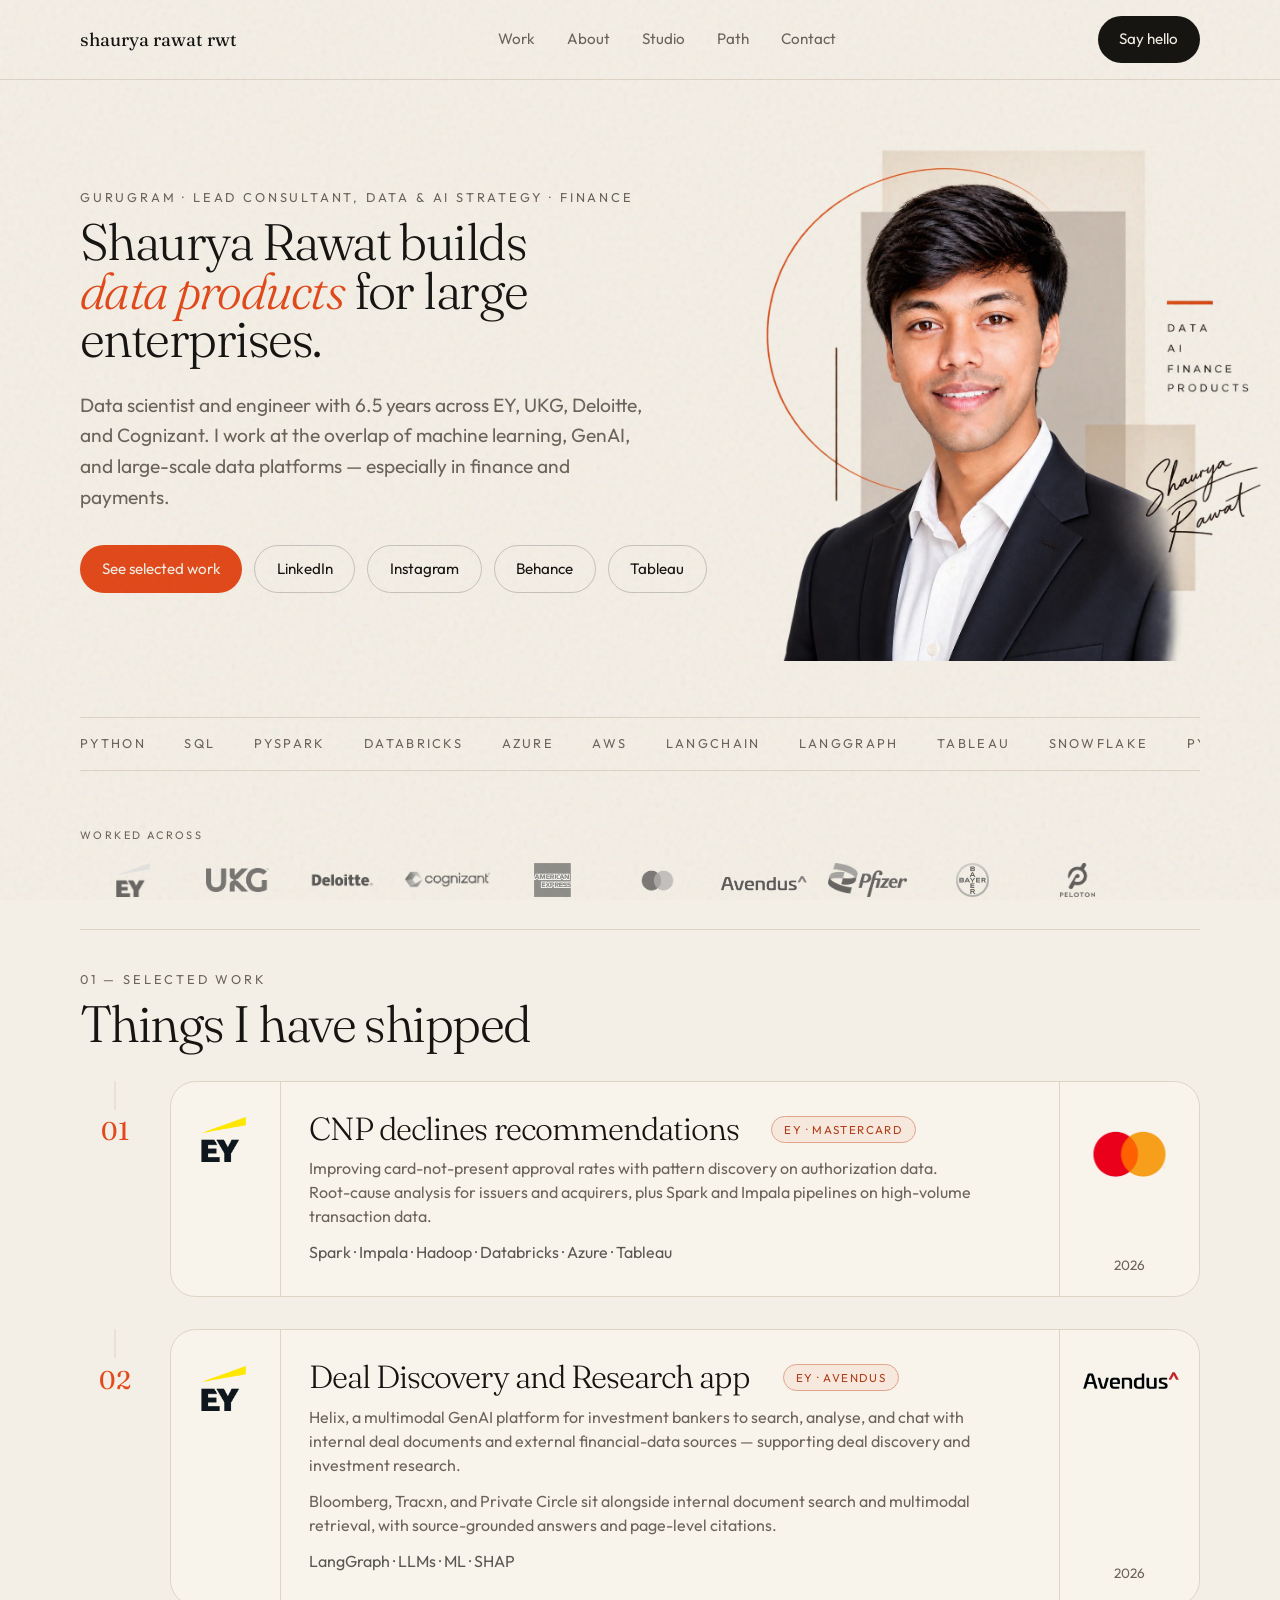
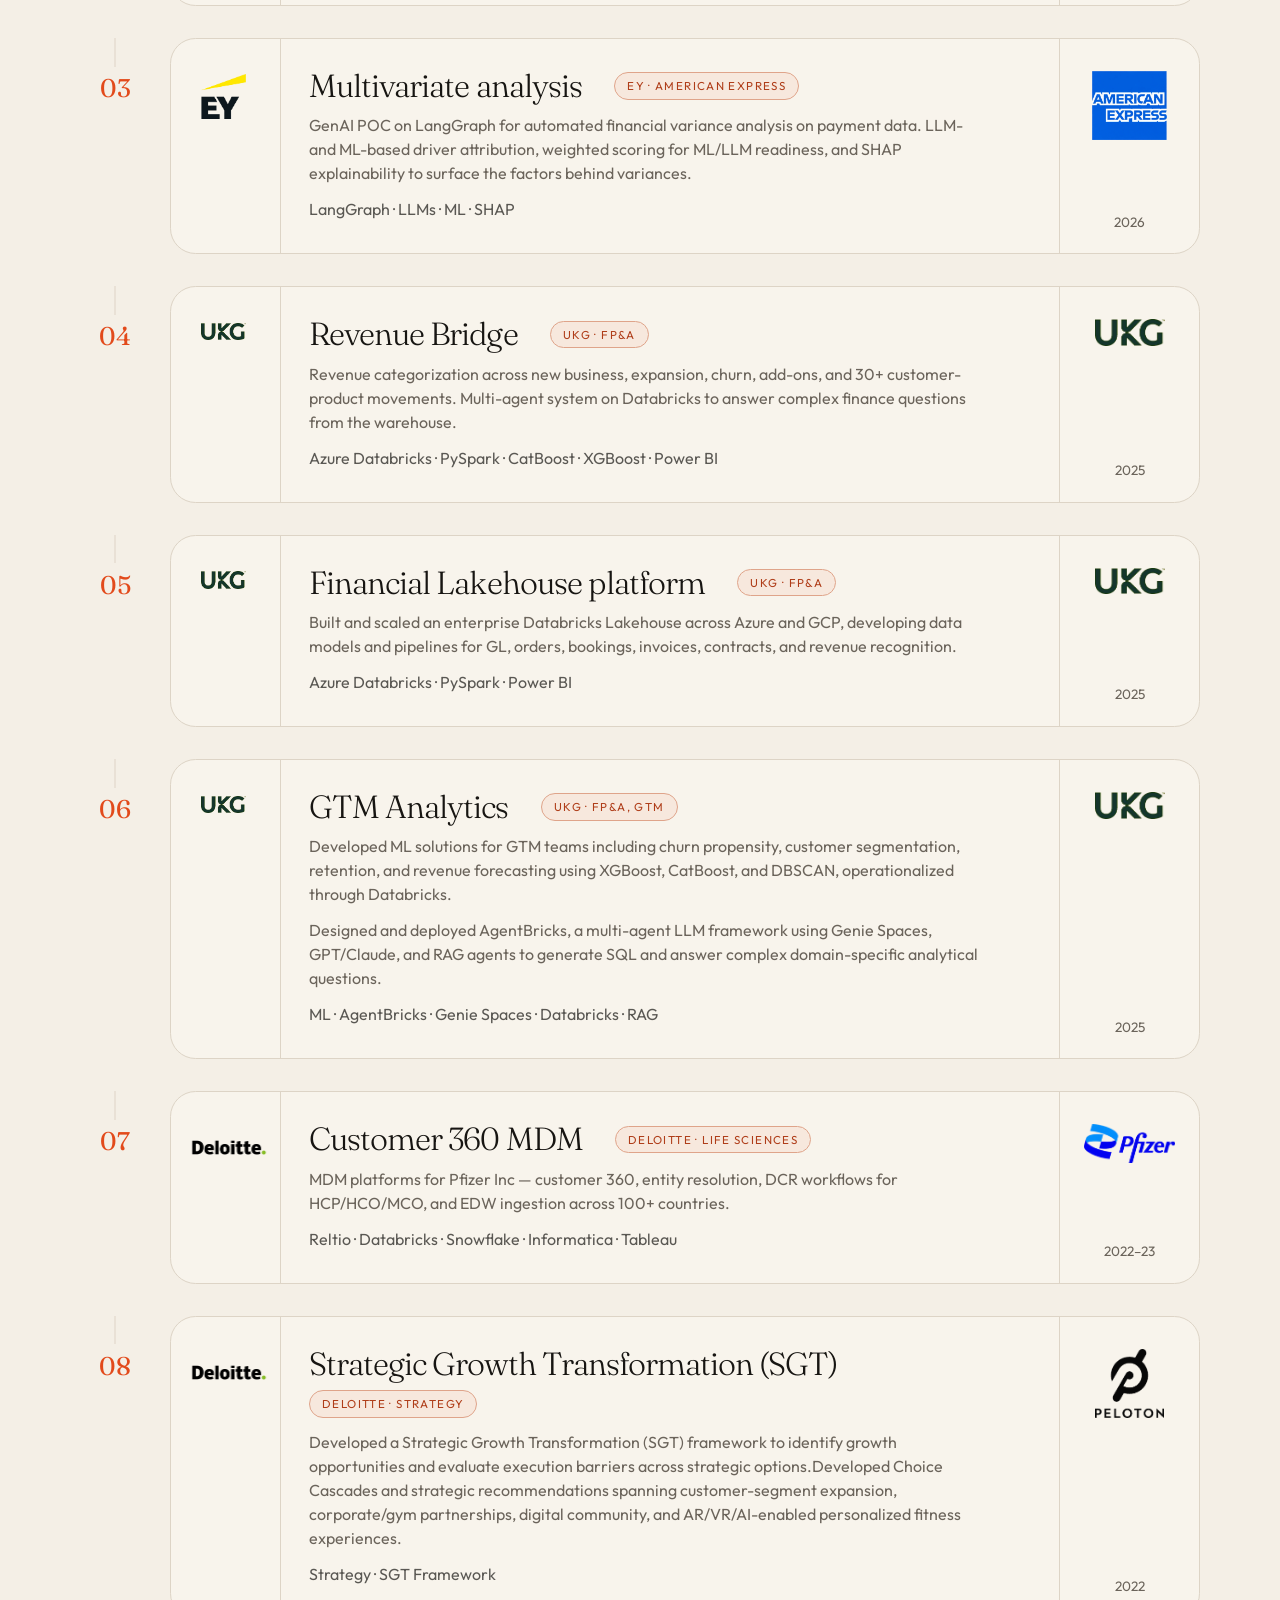
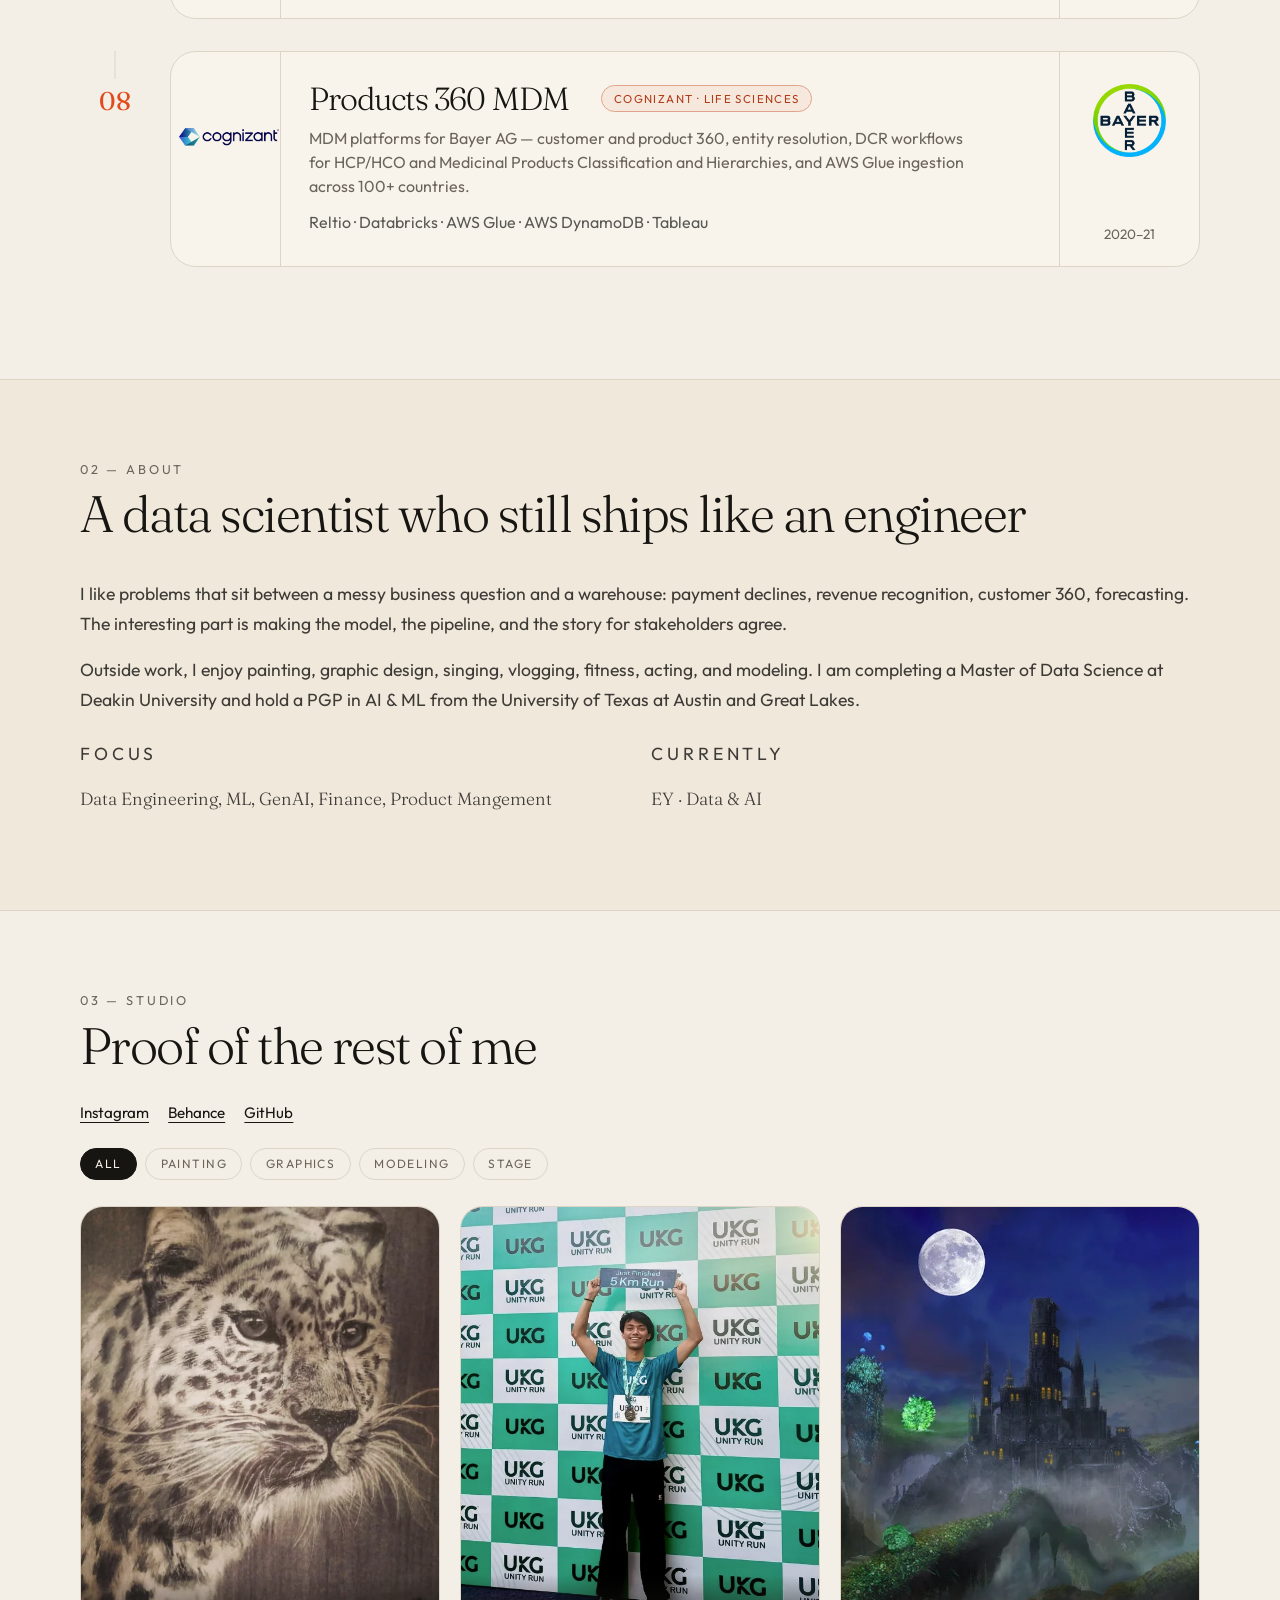
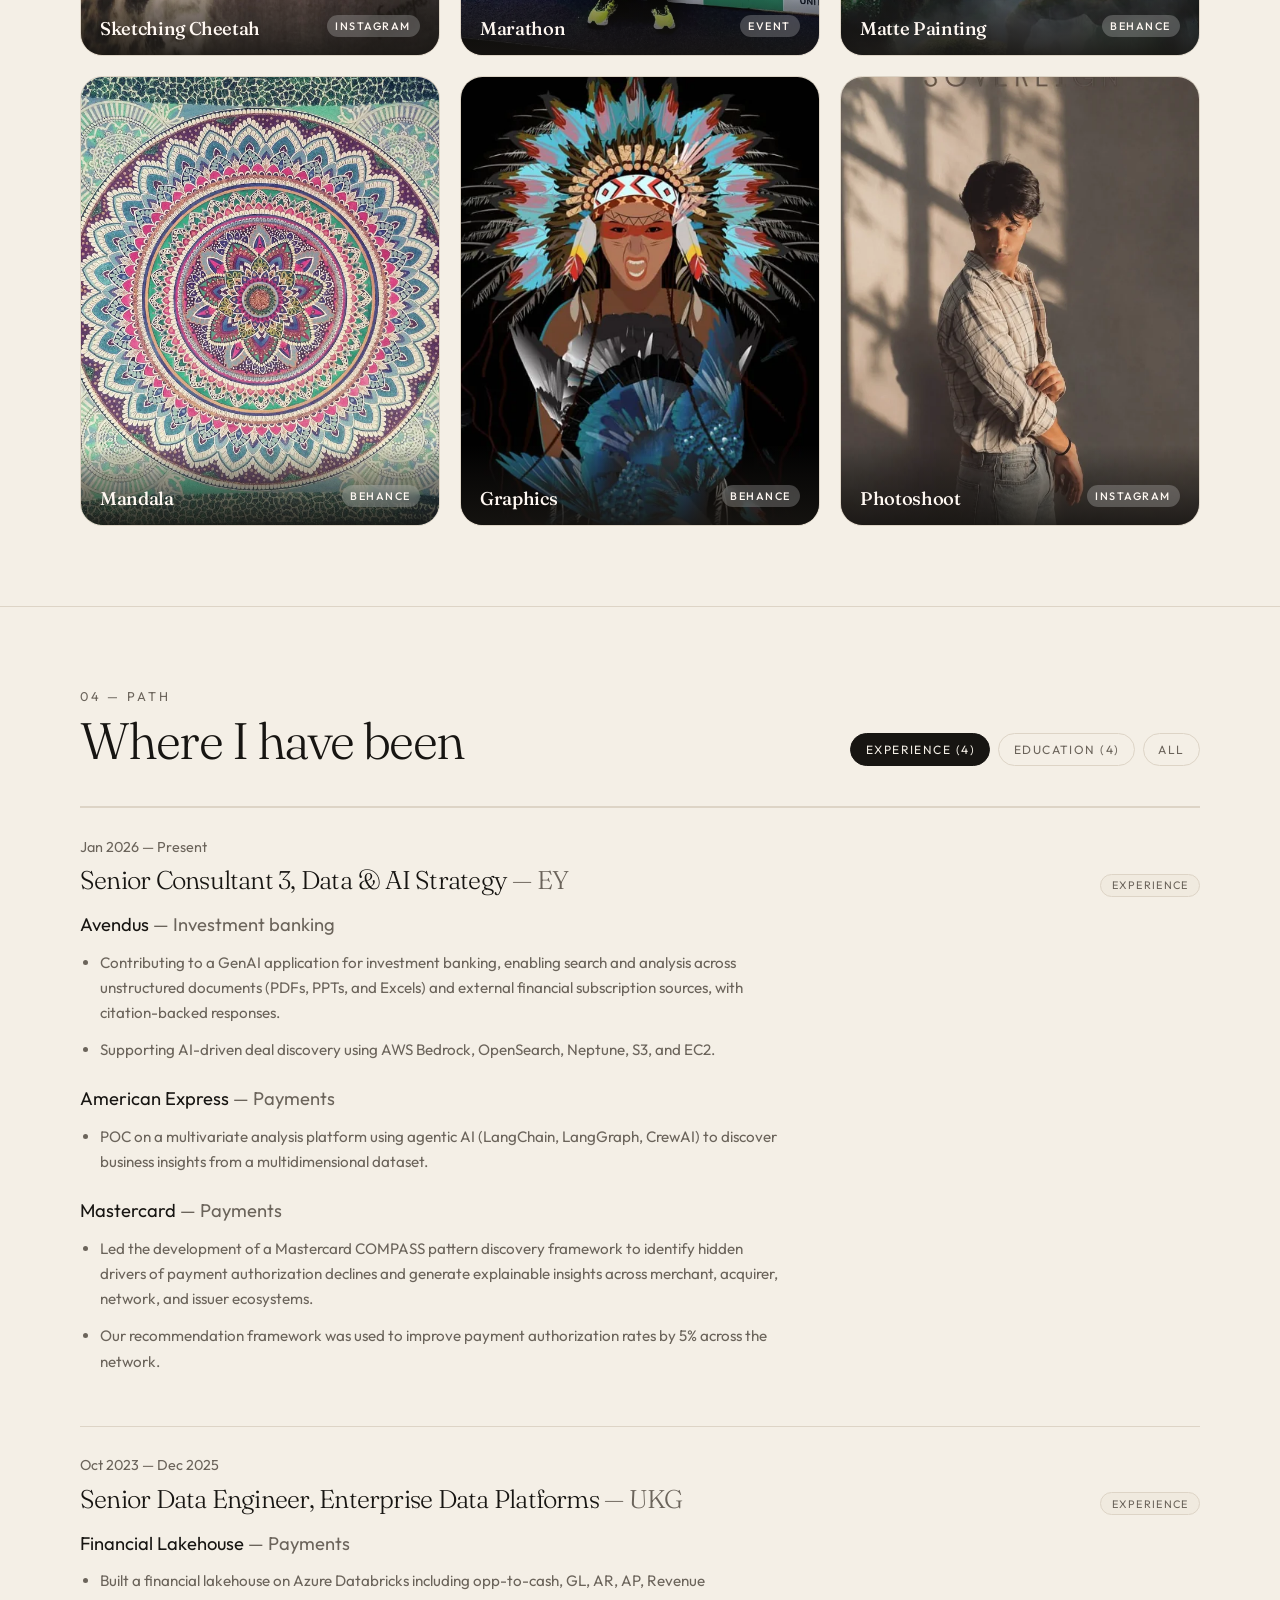
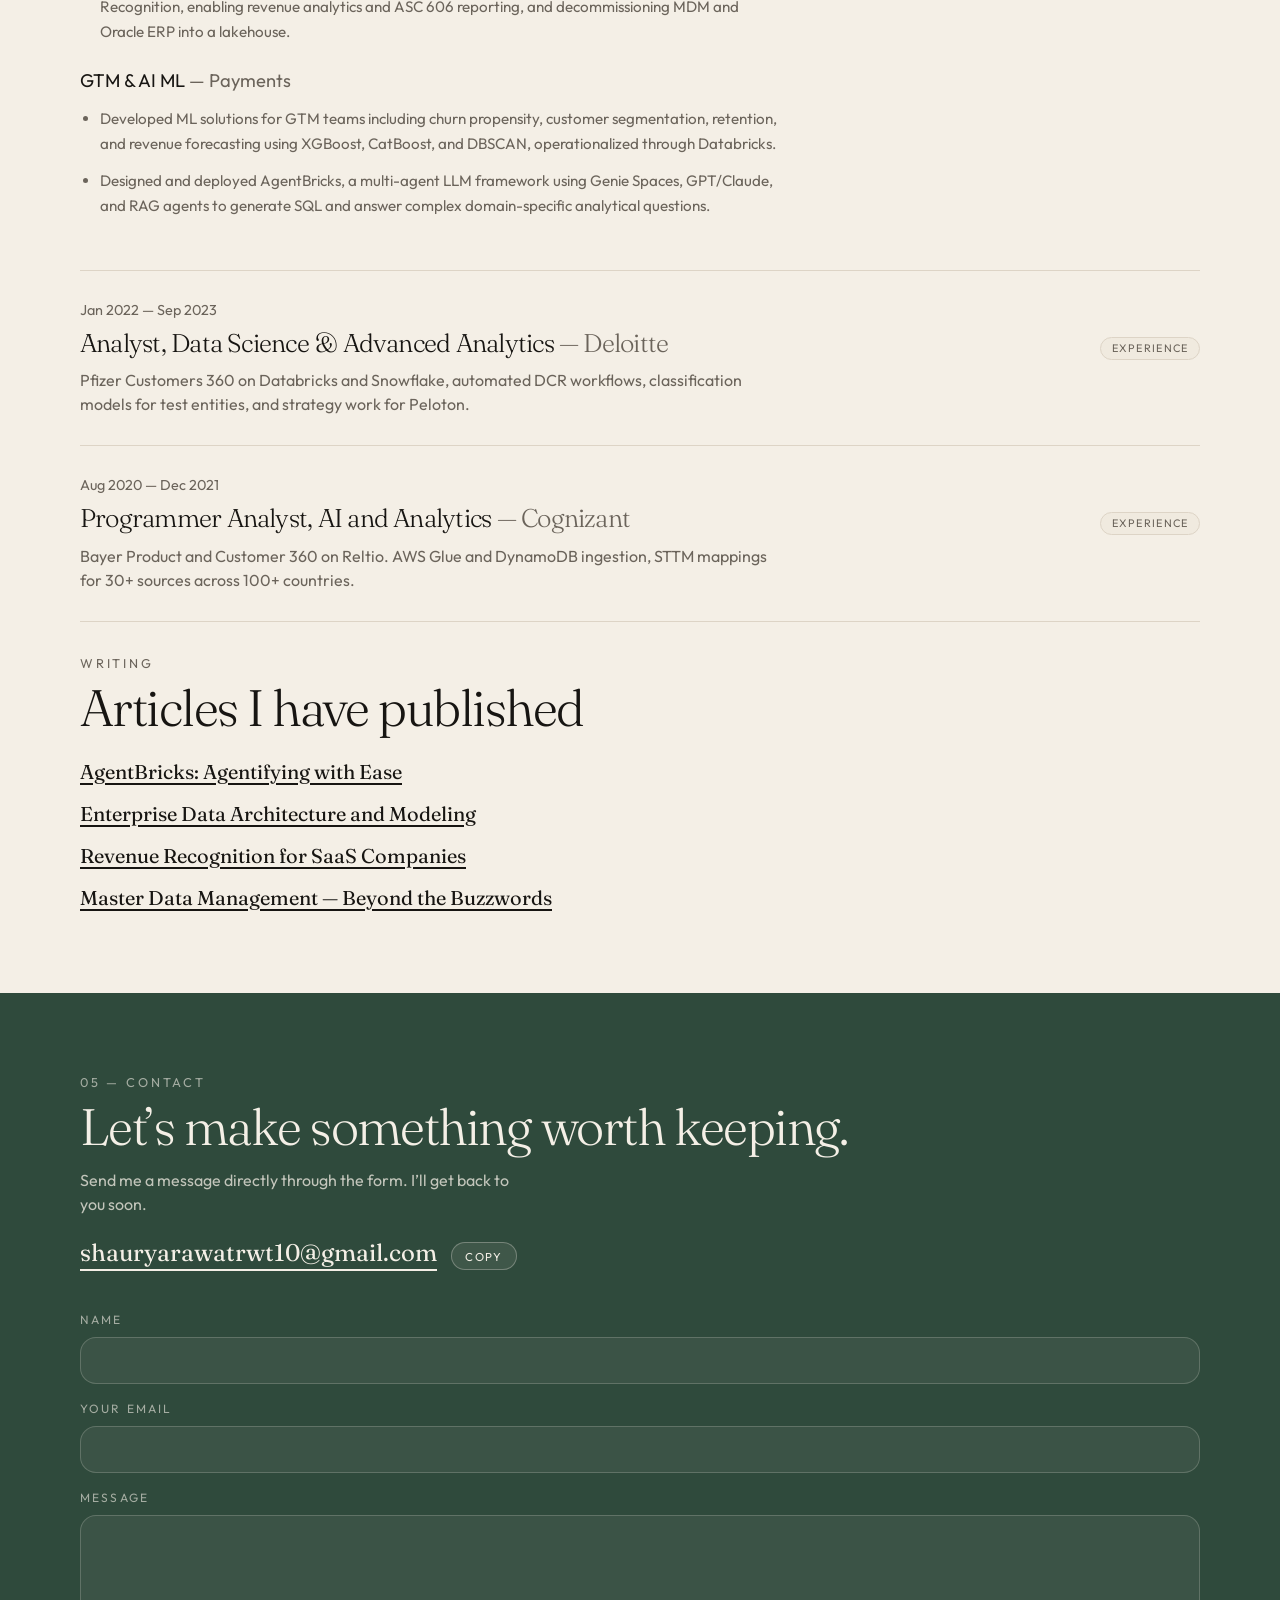
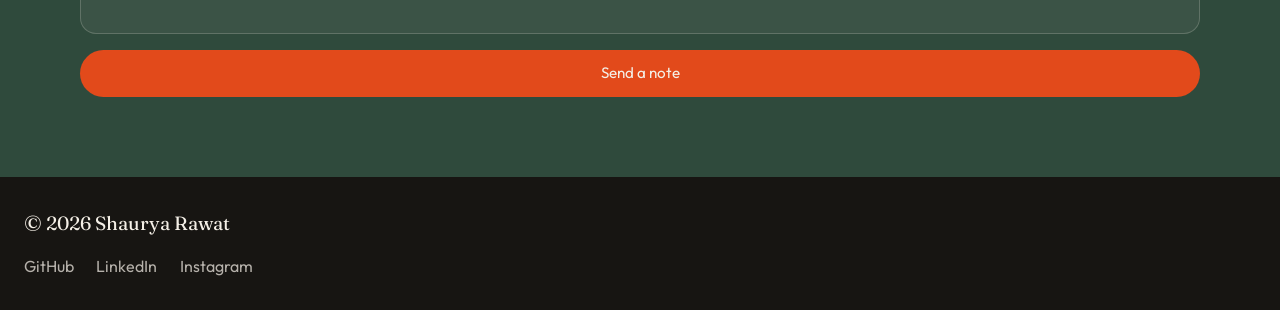
==== commit 5118c69e: "Fixed logos, added pages for experience navigation, fixed contact through freeform app" ====
--- a/index.html
+++ b/index.html
@@ -29,7 +29,7 @@
   <link
     href="https://fonts.googleapis.com/css2?family=Fraunces:ital,opsz,wght@0,9..144,300;0,9..144,500;1,9..144,300&family=Outfit:wght@300;400;500;600&display=swap"
     rel="stylesheet" />
-  <link rel="stylesheet" href="./styles.css?v=4" />
+  <link rel="stylesheet" href="./styles.css?v=5" />
 </head>
 
 <body>
@@ -120,17 +120,85 @@
 
     </section>
 
+    <section class="company-marquee" aria-label="Companies and clients">
+
+      <div class="company-marquee-label">
+        Worked across
+      </div>
+
+      <div class="company-marquee-track-wrap">
+        <div class="company-marquee-track">
+
+          <!-- Set 1 -->
+          <div class="company-logo">
+            <img src="./logos/ey-transparent.webp" alt="EY">
+          </div>
+
+          <div class="company-logo">
+            <img src="./logos/ukg-transparent.webp" alt="UKG">
+          </div>
+
+          <div class="company-logo">
+            <img src="./logos/deloitte-transparent.webp" alt="Deloitte">
+          </div>
+
+          <div class="company-logo">
+            <img src="./logos/cognizant-transparent.webp" alt="Cognizant">
+          </div>
+
+          <div class="company-logo">
+            <img src="./logos/amex-transparent.webp" alt="American Express">
+          </div>
+
+          <div class="company-logo">
+            <img src="./logos/mastercard-transparent.webp" alt="Mastercard">
+          </div>
+
+          <div class="company-logo">
+            <img src="./logos/avendus-transparent.webp" alt="Avendus">
+          </div>
+
+          <div class="company-logo">
+            <img src="./logos/pfizer-transparent.webp" alt="Pfizer">
+          </div>
+
+          <div class="company-logo">
+            <img src="./logos/bayer-transparent.webp" alt="Bayer">
+          </div>
+
+          <div class="company-logo">
+            <img src="./logos/peloton-transparent.webp" alt="Bayer">
+          </div>
+
+        </div>
+      </div>
+
+    </section>
+
     <section id="work" class="wrap work">
+
+      <!-- =========================================
+           SELECTED WORK HEADER
+           ========================================= -->
+
       <div class="section-head">
+
         <div>
           <p class="eyebrow">01 — Selected work</p>
           <h2>Things I have shipped</h2>
         </div>
+
         <p class="aside">
           Production work in payments, investment banking, revenue analytics,
           and master data — plus agentic systems on Databricks and AWS.
         </p>
-      </div>
+
+      </div>
+
+
+      <!-- =========================================
+           PROJECT 01
+           ========================================= -->
 
       <div class="project-timeline-item">
 
@@ -138,17 +206,34 @@
           <span>01</span>
         </div>
 
-        <a class="project project-featured" href="https://www.linkedin.com/in/shaurya-rawat-rwt" target="_blank"
-          rel="noreferrer">
-
+        <div class="project project-featured">
+
+          <!-- EY LOGO -->
           <div class="project-left-brand">
-            <img src="./logos/ey-transparent.webp" alt="EY" class="logo-small">
-          </div>
-
+
+            <a class="company-link" href="https://www.ey.com/" target="_blank" rel="noopener noreferrer"
+              aria-label="Visit EY website">
+              <img src="./logos/ey-transparent.webp" alt="EY" class="logo-small">
+            </a>
+
+          </div>
+
+
+          <!-- PROJECT CONTENT -->
           <div class="project-main">
+
             <div class="project-title">
-              <h3>CNP declines recommendation framework</h3>
-              <span class="tag">EY · Mastercard</span>
+
+              <h3>
+                <a class="project-details-link" href="./experience/cnp-declines.html">
+                  CNP declines recommendations
+                </a>
+              </h3>
+
+              <span class="tag">
+                EY · Mastercard
+              </span>
+
             </div>
 
             <p>
@@ -161,16 +246,30 @@
             <p class="stack">
               Spark · Impala · Hadoop · Databricks · Azure · Tableau
             </p>
-          </div>
-
+
+          </div>
+
+
+          <!-- MASTERCARD -->
           <div class="project-right-brand">
-            <img src="./logos/mastercard-transparent.webp" alt="Mastercard" class="logo-big">
+
+            <a class="company-link" href="https://www.mastercard.com/" target="_blank" rel="noopener noreferrer"
+              aria-label="Visit Mastercard website">
+              <img src="./logos/mastercard-transparent.webp" alt="Mastercard" class="logo-big">
+            </a>
+
             <span class="year">2026</span>
-          </div>
-
-        </a>
-
-      </div>
+
+          </div>
+
+        </div>
+
+      </div>
+
+
+      <!-- =========================================
+           PROJECT 02
+           ========================================= -->
 
       <div class="project-timeline-item">
 
@@ -178,17 +277,34 @@
           <span>02</span>
         </div>
 
-        <a class="project project-featured" href="https://www.linkedin.com/in/shaurya-rawat-rwt" target="_blank"
-          rel="noreferrer">
-
+        <div class="project project-featured">
+
+          <!-- EY -->
           <div class="project-left-brand">
-            <img src="./logos/ey-transparent.webp" alt="EY"  class="logo-small">
-          </div>
-
+
+            <a class="company-link" href="https://www.ey.com/" target="_blank" rel="noopener noreferrer"
+              aria-label="Visit EY website">
+              <img src="./logos/ey-transparent.webp" alt="EY" class="logo-small">
+            </a>
+
+          </div>
+
+
+          <!-- PROJECT -->
           <div class="project-main">
+
             <div class="project-title">
-              <h3>Deal Discovery and Research app</h3>
-              <span class="tag">EY · Avendus</span>
+
+              <h3>
+                <a class="project-details-link" href="./experience/deal-discovery.html">
+                  Deal Discovery and Research app
+                </a>
+              </h3>
+
+              <span class="tag">
+                EY · Avendus
+              </span>
+
             </div>
 
             <p>
@@ -207,16 +323,30 @@
             <p class="stack">
               LangGraph · LLMs · ML · SHAP
             </p>
-          </div>
-
+
+          </div>
+
+
+          <!-- AVENDUS -->
           <div class="project-right-brand">
-            <img src="./logos/avendus-transparent.webp" alt="Avendus"  class="logo-big">
+
+            <a class="company-link" href="https://www.avendus.com/" target="_blank" rel="noopener noreferrer"
+              aria-label="Visit Avendus website">
+              <img src="./logos/avendus-transparent.webp" alt="Avendus" class="logo-big">
+            </a>
+
             <span class="year">2026</span>
-          </div>
-
-        </a>
-
-      </div>
+
+          </div>
+
+        </div>
+
+      </div>
+
+
+      <!-- =========================================
+           PROJECT 03
+           ========================================= -->
 
       <div class="project-timeline-item">
 
@@ -224,17 +354,34 @@
           <span>03</span>
         </div>
 
-        <a class="project project-featured" href="https://www.linkedin.com/in/shaurya-rawat-rwt" target="_blank"
-          rel="noreferrer">
-
+        <div class="project project-featured">
+
+          <!-- EY -->
           <div class="project-left-brand">
-            <img src="./logos/ey-transparent.webp" alt="EY"  class="logo-small">
-          </div>
-
+
+            <a class="company-link" href="https://www.ey.com/" target="_blank" rel="noopener noreferrer"
+              aria-label="Visit EY website">
+              <img src="./logos/ey-transparent.webp" alt="EY" class="logo-small">
+            </a>
+
+          </div>
+
+
+          <!-- PROJECT -->
           <div class="project-main">
+
             <div class="project-title">
-              <h3>Multivariate analysis</h3>
-              <span class="tag">EY · American Express</span>
+
+              <h3>
+                <a class="project-details-link" href="./experience/multivariate-analysis.html">
+                  Multivariate analysis
+                </a>
+              </h3>
+
+              <span class="tag">
+                EY · American Express
+              </span>
+
             </div>
 
             <p>
@@ -247,16 +394,30 @@
             <p class="stack">
               LangGraph · LLMs · ML · SHAP
             </p>
-          </div>
-
+
+          </div>
+
+
+          <!-- AMERICAN EXPRESS -->
           <div class="project-right-brand">
-            <img src="./logos/amex-transparent.webp" alt="AmEx" />
+
+            <a class="company-link" href="https://www.americanexpress.com/" target="_blank" rel="noopener noreferrer"
+              aria-label="Visit American Express website">
+              <img src="./logos/amex-transparent.webp" alt="American Express" class="logo-amex">
+            </a>
+
             <span class="year">2026</span>
-          </div>
-
-        </a>
-
-      </div>
+
+          </div>
+
+        </div>
+
+      </div>
+
+
+      <!-- =========================================
+           PROJECT 04
+           ========================================= -->
 
       <div class="project-timeline-item">
 
@@ -264,17 +425,34 @@
           <span>04</span>
         </div>
 
-        <a class="project project-featured" href="https://www.linkedin.com/in/shaurya-rawat-rwt" target="_blank"
-          rel="noreferrer">
-
+        <div class="project project-featured">
+
+          <!-- UKG -->
           <div class="project-left-brand">
-            <img src="./logos/ukg-transparent.webp" alt="UKG" class="logo-small">
-          </div>
-
+
+            <a class="company-link" href="https://www.ukg.com/" target="_blank" rel="noopener noreferrer"
+              aria-label="Visit UKG website">
+              <img src="./logos/ukg-transparent.webp" alt="UKG" class="logo-small">
+            </a>
+
+          </div>
+
+
+          <!-- PROJECT -->
           <div class="project-main">
+
             <div class="project-title">
-              <h3>Revenue Bridge</h3>
-              <span class="tag">UKG · FP&amp;A</span>
+
+              <h3>
+                <a class="project-details-link" href="./experience/revenue-bridge.html">
+                  Revenue Bridge
+                </a>
+              </h3>
+
+              <span class="tag">
+                UKG · FP&amp;A
+              </span>
+
             </div>
 
             <p>
@@ -287,16 +465,30 @@
             <p class="stack">
               Azure Databricks · PySpark · CatBoost · XGBoost · Power BI
             </p>
-          </div>
-
+
+          </div>
+
+
+          <!-- UKG -->
           <div class="project-right-brand">
-            <img src="./logos/ukg-transparent.webp" alt="Avendus" class="logo-ukg">
+
+            <a class="company-link" href="https://www.ukg.com/" target="_blank" rel="noopener noreferrer"
+              aria-label="Visit UKG website">
+              <img src="./logos/ukg-transparent.webp" alt="UKG" class="logo-ukg">
+            </a>
+
             <span class="year">2025</span>
-          </div>
-
-        </a>
-
-      </div>
+
+          </div>
+
+        </div>
+
+      </div>
+
+
+      <!-- =========================================
+           PROJECT 05
+           ========================================= -->
 
       <div class="project-timeline-item">
 
@@ -304,38 +496,69 @@
           <span>05</span>
         </div>
 
-        <a class="project project-featured" href="https://www.linkedin.com/in/shaurya-rawat-rwt" target="_blank"
-          rel="noreferrer">
-
+        <div class="project project-featured">
+
+          <!-- UKG -->
           <div class="project-left-brand">
-            <img src="./logos/ukg-transparent.webp" alt="UKG" class="logo-small">
-          </div>
-
+
+            <a class="company-link" href="https://www.ukg.com/" target="_blank" rel="noopener noreferrer"
+              aria-label="Visit UKG website">
+              <img src="./logos/ukg-transparent.webp" alt="UKG" class="logo-small">
+            </a>
+
+          </div>
+
+
+          <!-- PROJECT -->
           <div class="project-main">
+
             <div class="project-title">
-              <h3>Financial Lakehouse platform</h3>
-              <span class="tag">UKG · FP&amp;A</span>
-            </div>
-
-            <p>
-              Built and scaled an enterprise Databricks Lakehouse across Azure and GCP, developing data models and
-              pipelines
-              for GL, orders, bookings, invoices, contracts, and revenue recognition.
+
+              <h3>
+                <a class="project-details-link" href="./experience/financial-lakehouse.html">
+                  Financial Lakehouse platform
+                </a>
+              </h3>
+
+              <span class="tag">
+                UKG · FP&amp;A
+              </span>
+
+            </div>
+
+            <p>
+              Built and scaled an enterprise Databricks Lakehouse across Azure
+              and GCP, developing data models and pipelines for GL, orders,
+              bookings, invoices, contracts, and revenue recognition.
             </p>
 
             <p class="stack">
               Azure Databricks · PySpark · Power BI
             </p>
-          </div>
-
+
+          </div>
+
+
+          <!-- UKG -->
           <div class="project-right-brand">
-            <img src="./logos/ukg-transparent.webp" alt="Avendus" class="logo-ukg">
+
+            <a class="company-link" href="https://www.ukg.com/" target="_blank" rel="noopener noreferrer"
+              aria-label="Visit UKG website">
+              <img src="./logos/ukg-transparent.webp" alt="UKG" class="logo-ukg">
+            </a>
+
             <span class="year">2025</span>
-          </div>
-
-        </a>
-
-      </div>
+
+          </div>
+
+        </div>
+
+      </div>
+
+
+      <!-- =========================================
+           PROJECT 06
+           ========================================= -->
 
       <div class="project-timeline-item">
 
@@ -343,41 +566,75 @@
           <span>06</span>
         </div>
 
-        <a class="project project-featured" href="https://www.linkedin.com/in/shaurya-rawat-rwt" target="_blank"
-          rel="noreferrer">
-
+        <div class="project project-featured">
+
+          <!-- UKG -->
           <div class="project-left-brand">
-            <img src="./logos/ukg-transparent.webp" alt="UKG" class="logo-small">
-          </div>
-
+
+            <a class="company-link" href="https://www.ukg.com/" target="_blank" rel="noopener noreferrer"
+              aria-label="Visit UKG website">
+              <img src="./logos/ukg-transparent.webp" alt="UKG" class="logo-small">
+            </a>
+
+          </div>
+
+
+          <!-- PROJECT -->
           <div class="project-main">
+
             <div class="project-title">
-              <h3>GTM Analytics</h3>
-              <span class="tag">UKG · FP&amp;A, GTM</span>
-            </div>
-
-            <p>
-              Developed ML solutions for GTM teams including churn propensity, customer segmentation, retention, and
-              revenue forecasting using XGBoost, CatBoost, and DBSCAN, operationalized through Databricks.
-            </p>
-            <p>
-              Designed and deployed AgentBricks, a multi-agent LLM framework using Genie Spaces, GPT/Claude, and RAG
-              agents to generate SQL and answer complex domain-specific analytical questions.
+
+              <h3>
+                <a class="project-details-link" href="./experience/gtm-analytics.html">
+                  GTM Analytics
+                </a>
+              </h3>
+
+              <span class="tag">
+                UKG · FP&amp;A, GTM
+              </span>
+
+            </div>
+
+            <p>
+              Developed ML solutions for GTM teams including churn propensity,
+              customer segmentation, retention, and revenue forecasting using
+              XGBoost, CatBoost, and DBSCAN, operationalized through Databricks.
+            </p>
+
+            <p>
+              Designed and deployed AgentBricks, a multi-agent LLM framework
+              using Genie Spaces, GPT/Claude, and RAG agents to generate SQL
+              and answer complex domain-specific analytical questions.
             </p>
 
             <p class="stack">
               ML · AgentBricks · Genie Spaces · Databricks · RAG
             </p>
-          </div>
-
+
+          </div>
+
+
+          <!-- UKG -->
           <div class="project-right-brand">
-            <img src="./logos/ukg-transparent.webp" alt="Avendus" class="logo-ukg">
+
+            <a class="company-link" href="https://www.ukg.com/" target="_blank" rel="noopener noreferrer"
+              aria-label="Visit UKG website">
+              <img src="./logos/ukg-transparent.webp" alt="UKG" class="logo-ukg">
+            </a>
+
             <span class="year">2025</span>
-          </div>
-
-        </a>
-
-      </div>
+
+          </div>
+
+        </div>
+
+      </div>
+
+
+      <!-- =========================================
+           PROJECT 07
+           ========================================= -->
 
       <div class="project-timeline-item">
 
@@ -385,38 +642,68 @@
           <span>07</span>
         </div>
 
-        <a class="project project-featured" href="https://www.linkedin.com/in/shaurya-rawat-rwt" target="_blank"
-          rel="noreferrer">
-
+        <div class="project project-featured">
+
+          <!-- DELOITTE -->
           <div class="project-left-brand">
-            <img src="./logos/deloitte-transparent.webp" alt="Deloitte" class="logo-big">
-          </div>
-
+
+            <a class="company-link" href="https://www.deloitte.com/" target="_blank" rel="noopener noreferrer"
+              aria-label="Visit Deloitte website">
+              <img src="./logos/deloitte-transparent.webp" alt="Deloitte" class="logo-big">
+            </a>
+
+          </div>
+
+
+          <!-- PROJECT -->
           <div class="project-main">
+
             <div class="project-title">
-              <h3>Customer 360 MDM</h3>
-              <span class="tag">Deloitte · Life sciences</span>
-            </div>
-
-            <p>
-              MDM platforms for Pfizer Inc — customer 360,
-              entity resolution, DCR workflows for HCP/HCO/MCO, and EDW
-              ingestion across 100+ countries.
+
+              <h3>
+                <a class="project-details-link" href="./experience/customer-360-mdm.html">
+                  Customer 360 MDM
+                </a>
+              </h3>
+
+              <span class="tag">
+                Deloitte · Life sciences
+              </span>
+
+            </div>
+
+            <p>
+              MDM platforms for Pfizer Inc — customer 360, entity resolution,
+              DCR workflows for HCP/HCO/MCO, and EDW ingestion across
+              100+ countries.
             </p>
 
             <p class="stack">
               Reltio · Databricks · Snowflake · Informatica · Tableau
             </p>
-          </div>
-
+
+          </div>
+
+
+          <!-- PFIZER -->
           <div class="project-right-brand">
-            <img src="./logos/pfizer-transparent.webp" alt="pfizer" class="logo-pfizer">
+
+            <a class="company-link" href="https://www.pfizer.com/" target="_blank" rel="noopener noreferrer"
+              aria-label="Visit Pfizer website">
+              <img src="./logos/pfizer-transparent.webp" alt="Pfizer" class="logo-pfizer">
+            </a>
+
             <span class="year">2022–23</span>
-          </div>
-
-        </a>
-
-      </div>
+
+          </div>
+
+        </div>
+
+      </div>
+
+      <!-- =========================================
+           PROJECT 08
+           ========================================= -->
 
       <div class="project-timeline-item">
 
@@ -424,38 +711,133 @@
           <span>08</span>
         </div>
 
-        <a class="project project-featured" href="https://www.linkedin.com/in/shaurya-rawat-rwt" target="_blank"
-          rel="noreferrer">
-
+        <div class="project project-featured">
+
+          <!-- DELOITTE -->
           <div class="project-left-brand">
-            <img src="./logos/cognizant-transparent.webp" alt="Cognizant" class="logo-big">
-          </div>
-
+
+            <a class="company-link" href="https://www.deloitte.com/" target="_blank" rel="noopener noreferrer"
+              aria-label="Visit Deloitte website">
+              <img src="./logos/deloitte-transparent.webp" alt="Deloitte" class="logo-big">
+            </a>
+
+          </div>
+
+
+          <!-- PROJECT -->
           <div class="project-main">
+
             <div class="project-title">
-              <h3>Products 360 MDM</h3>
-              <span class="tag">Cognizant · Life sciences</span>
+
+              <h3>
+                <a class="project-details-link" href="./experience/strategic-growth-transformation.html">
+                  Strategic Growth Transformation (SGT)
+                </a>
+              </h3>
+
+              <span class="tag">
+                Deloitte · Strategy
+              </span>
+
+            </div>
+
+            <p>
+              Developed a Strategic Growth Transformation (SGT) framework to identify growth opportunities and evaluate
+              execution barriers across strategic options.Developed Choice Cascades and strategic recommendations
+              spanning customer-segment expansion,
+              corporate/gym partnerships, digital community, and AR/VR/AI-enabled personalized fitness experiences.
+            </p>
+
+            <p class="stack">
+              Strategy · SGT Framework
+            </p>
+
+          </div>
+
+
+          <!-- PFIZER -->
+          <div class="project-right-brand">
+
+            <a class="company-link" href="https://www.peloton.com/" target="_blank" rel="noopener noreferrer"
+              aria-label="Visit Pfizer website">
+              <img src="./logos/peloton-transparent.webp" alt="peloton" class="logo-peloton">
+            </a>
+
+            <span class="year">2022</span>
+
+          </div>
+
+        </div>
+
+      </div>
+
+      <!-- =========================================
+           PROJECT 08
+           ========================================= -->
+
+      <div class="project-timeline-item">
+
+        <div class="project-index">
+          <span>08</span>
+        </div>
+
+        <div class="project project-featured">
+
+          <!-- COGNIZANT -->
+          <div class="project-left-brand">
+
+            <a class="company-link" href="https://www.cognizant.com/" target="_blank" rel="noopener noreferrer"
+              aria-label="Visit Cognizant website">
+              <img src="./logos/cognizant-transparent.webp" alt="Cognizant" class="logo-big">
+            </a>
+
+          </div>
+
+
+          <!-- PROJECT -->
+          <div class="project-main">
+
+            <div class="project-title">
+
+              <h3>
+                <a class="project-details-link" href="./experience/products-360-mdm.html">
+                  Products 360 MDM
+                </a>
+              </h3>
+
+              <span class="tag">
+                Cognizant · Life sciences
+              </span>
+
             </div>
 
             <p>
               MDM platforms for Bayer AG — customer and product 360,
-              entity resolution, DCR workflows for HCP/HCO and Medicinal Products Classification and Hierarchies, and
-              AWS
-              Glue
+              entity resolution, DCR workflows for HCP/HCO and Medicinal
+              Products Classification and Hierarchies, and AWS Glue
               ingestion across 100+ countries.
             </p>
 
             <p class="stack">
               Reltio · Databricks · AWS Glue · AWS DynamoDB · Tableau
             </p>
-          </div>
-
+
+          </div>
+
+
+          <!-- BAYER -->
           <div class="project-right-brand">
-            <img src="./logos/bayer-transparent.webp" alt="Bayer AG" />
+
+            <a class="company-link" href="https://www.bayer.com/" target="_blank" rel="noopener noreferrer"
+              aria-label="Visit Bayer website">
+              <img src="./logos/bayer-transparent.webp" alt="Bayer AG" class="logo-bayer">
+            </a>
+
             <span class="year">2020–21</span>
-          </div>
-
-        </a>
+
+          </div>
+
+        </div>
 
       </div>
 
@@ -745,8 +1127,7 @@
           <p class="eyebrow light">05 — Contact</p>
           <h2>Let’s make something worth keeping.</h2>
           <p class="contact-copy">
-            This form stays on the frontend. It opens your mail app — no
-            server required.
+            Send me a message directly through the form. I’ll get back to you soon.
           </p>
           <div class="email-wrapper">
             <a class="mail" id="contact-mail" href="mailto:shauryarawatrwt10@gmail.com">shauryarawatrwt10@gmail.com</a>
@@ -756,21 +1137,29 @@
             </button>
           </div>
         </div>
-        <form id="contact-form">
+        <form id="contact-form" action="https://formspree.io/f/mzedwvkj" method="POST">
+
           <label>
             Name
-            <input name="name" required />
+            <input name="name" type="text" required />
           </label>
+
           <label>
-            Email
+            Your Email
             <input name="email" type="email" required />
           </label>
+
           <label>
             Message
             <textarea name="message" rows="5" required></textarea>
           </label>
-          <button class="btn btn-ember" type="submit">Send a note</button>
+
+          <button class="btn btn-ember" type="submit" id="contact-submit">
+            Send a note
+          </button>
+
           <div class="form-status" id="form-status" role="status" aria-live="polite"></div>
+
         </form>
       </div>
     </section>
--- a/styles.css
+++ b/styles.css
@@ -299,12 +299,14 @@
   from {
     transform: translateX(0);
   }
+
   to {
     transform: translateX(-50%);
   }
 }
 
 .work {
+  margin-top: 2.5rem;
   padding-bottom: 5rem;
 }
 
@@ -550,12 +552,10 @@
   gap: 0.6rem;
   align-items: flex-end;
   padding: 2.5rem 1.2rem 1.1rem;
-  background: linear-gradient(
-    to top,
-    rgba(23, 21, 18, 0.88) 0%,
-    rgba(23, 21, 18, 0.4) 60%,
-    transparent 100%
-  );
+  background: linear-gradient(to top,
+      rgba(23, 21, 18, 0.88) 0%,
+      rgba(23, 21, 18, 0.4) 60%,
+      transparent 100%);
   color: var(--paper);
   width: 100%;
   box-sizing: border-box;
@@ -718,14 +718,14 @@
   border-bottom: 1px solid var(--line);
 }
 
-.timeline > li {
+.timeline>li {
   display: grid;
   gap: 0.6rem;
   padding: 1.8rem 0;
   border-top: 1px solid var(--line);
 }
 
-.timeline > li.is-hidden {
+.timeline>li.is-hidden {
   display: none !important;
 }
 
@@ -1075,7 +1075,8 @@
 
 .project-featured {
   position: relative;
-  grid-template-columns: 110px minmax(0, 1fr) 140px;;
+  grid-template-columns: 110px minmax(0, 1fr) 140px;
+  ;
   gap: 0;
   padding: 0;
   align-items: stretch;
@@ -1113,12 +1114,14 @@
 }
 
 .project-left-brand img.logo-small {
-  width:50px;
+  width: 50px;
+  max-width: 90%;
 }
 
 .project-left-brand img.logo-big {
-  width:190px;
+  width: 190px;
   max-width: 130%;
+  transform: translateX(-8px);
 }
 
 .project-featured .project-main {
@@ -1137,14 +1140,21 @@
   display: flex;
   flex-direction: column;
   align-items: center;
+  justify-content: flex-start;
   padding: 2rem 1rem 1.5rem;
   border-left: 1px solid var(--line);
 }
 
+.project-right-brand .company-link {
+  width: 100%;
+  display: flex;
+  justify-content: center;
+  align-items: center;
+}
+
 .project-right-brand img {
-  width: 90px;
-  max-width: 60%;
-  height: auto;
+  display: block;
+  margin: 0 auto;
   object-fit: contain;
 }
 
@@ -1155,12 +1165,30 @@
 
 .project-right-brand img.logo-pfizer {
   width: 120px;
-  max-width: 80%;
+  max-width: 85%;
+}
+
+.project-right-brand img.logo-amex {
+  width: 90px;
+  max-width: 70%;
+}
+
+.project-right-brand img.logo-peloton {
+  width: 90px;
+  max-width: 65%;
+}
+
+.project-right-brand img.logo-bayer {
+  width: 90px;
+  max-width: 68%;
 }
 
 .project-right-brand img.logo-ukg {
-  width: 80px;
-  max-width: 50%;
+  width: 70px;
+  max-width: 70%;
+  height: auto;
+  margin: 0 auto;
+  display: block;
 }
 
 .project-right-brand .year {
@@ -1170,94 +1198,383 @@
   color: var(--muted);
 }
 
-@media (min-width: 800px) {
-  .nav {
-    display: flex;
-  }
-
-  .aside {
-    display: block;
-  }
-
-  .project {
-    grid-template-columns: auto 1fr auto;
-    align-items: start;
-    padding: 2rem;
-  }
-
-  .project.project-featured {
-    grid-template-columns: 110px minmax(0, 1fr) 140px;
-    align-items: stretch;
-    padding: 0;
-  }
-
-  .about-grid,
-  .contact-grid {
-    grid-template-columns: 0.9fr 1.1fr;
-  }
-
-  .timeline > li {
-    grid-template-columns: 180px 1fr;
-    gap: 1.4rem;
-  }
-
-  .timeline ul li,
-  .timeline .role-highlights li {
-    grid-template-columns: none !important;
-    display: list-item !important;
-    border: none !important;
-    border-top: none !important;
-  }
-
-  .studio-grid {
-    display: grid;
-    grid-template-columns: repeat(3, minmax(0, 1fr));
-    gap: 1.25rem;
-  }
-  
-  .studio-card {
-    min-height: 0;
-    aspect-ratio: 4 / 5;
-  }
-  
-  .studio-card img {
-    width: 100%;
-    height: 100%;
-    min-height: 0;
-    object-fit: cover;
-    object-position: center;
-  }
-  
-  /* Keep every artwork the same size */
-  .studio-card.span-wide,
-  .studio-card.span-tall,
-  .studio-card.span-mid,
-  .studio-card.span-sq,
-  .studio-card.span-half {
-    grid-column: span 1;
-    grid-row: span 1;
-  }
-
-  .site-footer {
-    flex-direction: row;
-    justify-content: space-between;
+/* =========================================================
+   SELECTED WORK — LINKS
+   ========================================================= */
+
+.project-details-link,
+.project-details-link:visited,
+.project-details-link:hover,
+.project-details-link:active {
+  color: var(--ink) !important;
+  text-decoration: none !important;
+}
+
+.project-right-brand .year {
+  color: var(--muted) !important;
+  text-decoration: none !important;
+}
+
+
+/* ================================
+   COMPANY MARQUEE
+   ================================ */
+
+.company-marquee {
+  width: min(1120px, calc(100% - 3rem));
+  margin-inline: auto;
+  padding: 1.5rem 0 1.75rem;
+  border-bottom: 1px solid var(--line);
+  overflow: hidden;
+}
+
+.company-marquee-label {
+  margin: 0 0 1rem;
+  font-size: 0.68rem;
+  letter-spacing: 0.22em;
+  text-transform: uppercase;
+  color: var(--muted);
+}
+
+.company-marquee-track-wrap {
+  position: relative;
+  width: 100%;
+  overflow: hidden;
+}
+
+/* Fade the logos at both edges */
+.company-marquee-track-wrap::before,
+.company-marquee-track-wrap::after {
+  content: "";
+  position: absolute;
+  top: 0;
+  bottom: 0;
+  width: 90px;
+  z-index: 2;
+  pointer-events: none;
+}
+
+
+.company-marquee-track {
+  display: flex;
+  align-items: center;
+  width: max-content;
+  gap: 0rem;
+}
+
+.company-logo {
+  flex: 0 0 auto;
+  width: 105px;
+  height: 42px;
+  display: flex;
+  align-items: center;
+  justify-content: center;
+}
+
+.company-logo img {
+  display: block;
+  width: auto;
+  max-width: 100%;
+  max-height: 34px;
+  height: auto;
+  object-fit: contain;
+  filter: grayscale(1);
+  opacity: 0.62;
+  transition:
+    opacity 0.25s ease,
+    filter 0.25s ease;
+}
+
+.company-logo img[src*="ukg-transparent"] {
+  max-height: 24px;
+  max-width: 85px;
+}
+
+.company-logo img[src*="cognizant-transparent"] {
+  max-height: 85px;
+  max-width: 400px;
+}
+
+.company-logo:hover img {
+  filter: grayscale(0);
+  opacity: 1;
+}
+
+
+/* =========================================================
+   MOBILE FIX
+   Fixes:
+   1. Path section on mobile
+   2. Project cards showing too many logos
+   3. Desktop 3-column project layout leaking into mobile
+   4. Mobile header overflow
+   ========================================================= */
+
+/* =========================================================
+   MOBILE RESPONSIVE FIX
+   ========================================================= */
+
+@media screen and (max-width: 799px) {
+
+  /* -------------------------------------------------------
+       HERO
+       ------------------------------------------------------- */
+
+  .hero {
+    display: grid !important;
+    grid-template-columns: minmax(0, 1fr) !important;
+    width: 100% !important;
+    gap: 2rem !important;
+    padding: 2rem 0 2rem !important;
+  }
+
+  .hero-copy {
+    width: 100% !important;
+    min-width: 0 !important;
+    max-width: none !important;
+  }
+
+  .hero-visual {
+    width: 100% !important;
+    min-width: 0 !important;
+    min-height: auto !important;
+    margin-right: 0 !important;
+    order: 2 !important;
+  }
+
+  .hero-visual img {
+    width: 100% !important;
+    max-width: 420px !important;
+    height: auto !important;
+  }
+
+  /* Hero headline */
+
+  .hero h1 {
+    width: 100% !important;
+    max-width: 16ch !important;
+    font-size: clamp(3rem, 15vw, 4.5rem) !important;
+    line-height: 0.95 !important;
+  }
+
+  .lede {
+    width: 100% !important;
+    max-width: 36rem !important;
+    font-size: 1.05rem !important;
+    line-height: 1.55 !important;
+  }
+
+
+  /* -------------------------------------------------------
+       PROJECT CARDS
+       ------------------------------------------------------- */
+
+  .project-timeline-item {
+    display: grid !important;
+    grid-template-columns: 36px minmax(0, 1fr) !important;
+    gap: 10px !important;
+    width: 100% !important;
+  }
+
+  .project-timeline-item>.project.project-featured {
+    display: grid !important;
+    grid-template-columns: minmax(0, 1fr) !important;
+
+    width: 100% !important;
+    min-width: 0 !important;
+    max-width: 100% !important;
+
+    padding: 0 !important;
+    margin: 0 !important;
+
+    box-sizing: border-box !important;
+    overflow: hidden !important;
+  }
+
+  /* Hide desktop company-logo columns */
+
+  .project-left-brand,
+  .project-right-brand {
+    display: none !important;
+  }
+
+  /* Project content */
+
+  .project-featured .project-main {
+    display: block !important;
+
+    width: 100% !important;
+    min-width: 0 !important;
+    max-width: none !important;
+
+    box-sizing: border-box !important;
+
+    padding: 1.25rem 1.1rem 1.4rem !important;
+  }
+
+  .project-featured .project-title {
+    display: block !important;
+    width: 100% !important;
+  }
+
+  .project-featured .project-title h3 {
+    display: block !important;
+
+    width: 100% !important;
+    max-width: none !important;
+
+    margin: 0 0 0.75rem !important;
+
+    font-size: clamp(1.5rem, 7vw, 2rem) !important;
+    line-height: 1.08 !important;
+  }
+
+  .project-featured .tag {
+    display: inline-block !important;
+    max-width: 100% !important;
+  }
+
+  .project-featured .project-main p {
+    width: 100% !important;
+    max-width: none !important;
+
+    font-size: 0.95rem !important;
+    line-height: 1.6 !important;
+
+    overflow-wrap: break-word !important;
+  }
+
+
+  /* -------------------------------------------------------
+       PATH
+       ------------------------------------------------------- */
+
+  .notes .section-head {
+    display: grid !important;
+    grid-template-columns: 1fr !important;
+    gap: 1rem !important;
+    align-items: start !important;
+  }
+
+  .path-filters {
+    width: 100% !important;
+
+    display: grid !important;
+    grid-template-columns: repeat(3, minmax(0, 1fr)) !important;
+
+    gap: 0.5rem !important;
+  }
+
+  .path-filters .chip {
+    width: 100% !important;
+    min-width: 0 !important;
+    text-align: center !important;
+  }
+
+  .timeline>li {
+    display: grid !important;
+    grid-template-columns: 1fr !important;
+    gap: 0.5rem !important;
+    padding: 1.5rem 0 !important;
+  }
+
+
+  /* -------------------------------------------------------
+       HEADER
+       ------------------------------------------------------- */
+
+  .site-header-inner {
+    width: 100% !important;
+    gap: 0.5rem !important;
+  }
+
+  .site-header .btn-ink {
+    display: none !important;
+  }
+
+
+  /* -------------------------------------------------------
+       GENERAL MOBILE SAFETY
+       ------------------------------------------------------- */
+
+  img {
+    max-width: 100%;
+  }
+
+  .mail,
+  .writing-list a {
+    overflow-wrap: anywhere;
+  }
+
+  .company-marquee {
+    padding: 1.25rem 0 1.5rem;
+  }
+
+  .company-marquee-label {
+    padding-left: 1.5rem;
+    margin-bottom: 0.8rem;
+  }
+
+  .company-marquee-track {
+    gap: 3rem;
+    animation-duration: 25s;
+  }
+
+  .company-logo {
+    width: 85px;
+    height: 36px;
+  }
+
+  .company-logo img {
+    max-height: 28px;
+  }
+
+  .company-marquee-track-wrap::before,
+  .company-marquee-track-wrap::after {
+    width: 45px;
+  }
+
+}
+
+
+/* =========================================================
+     SMALL PHONES
+     ========================================================= */
+
+@media screen and (max-width: 420px) {
+
+  .hero {
+    grid-template-columns: 1fr !important;
+    width: 100% !important;
+  }
+
+  .hero h1 {
+    max-width: 100% !important;
+    font-size: clamp(2.8rem, 14vw, 4rem) !important;
+  }
+
+  .path-filters {
+    grid-template-columns: 1fr !important;
+  }
+
+  .project-timeline-item {
+    grid-template-columns: 30px minmax(0, 1fr) !important;
+    gap: 8px !important;
+  }
+
+  .project-featured .project-main {
+    padding: 1.1rem 1rem 1.25rem !important;
+  }
+}
+
+@media screen and (min-width: 800px) {
+  .site-header .nav {
+    display: flex !important;
     align-items: center;
-    padding-inline: calc((100% - min(1120px, calc(100% - 3rem))) / 2);
-  }
-}
-
-@media (max-width: 799px) {
-  .hero {
-    grid-template-columns: 1fr;
-    gap: 2.5rem;
-  }
-
-  .hero-visual {
-    min-height: auto;
-    order: 2;
-  }
-
-  .hero-visual img {
-    max-width: 420px;
-  }
-}
+    gap: 2rem;
+  }
+
+  .site-header .menu-toggle {
+    display: none !important;
+  }
+}
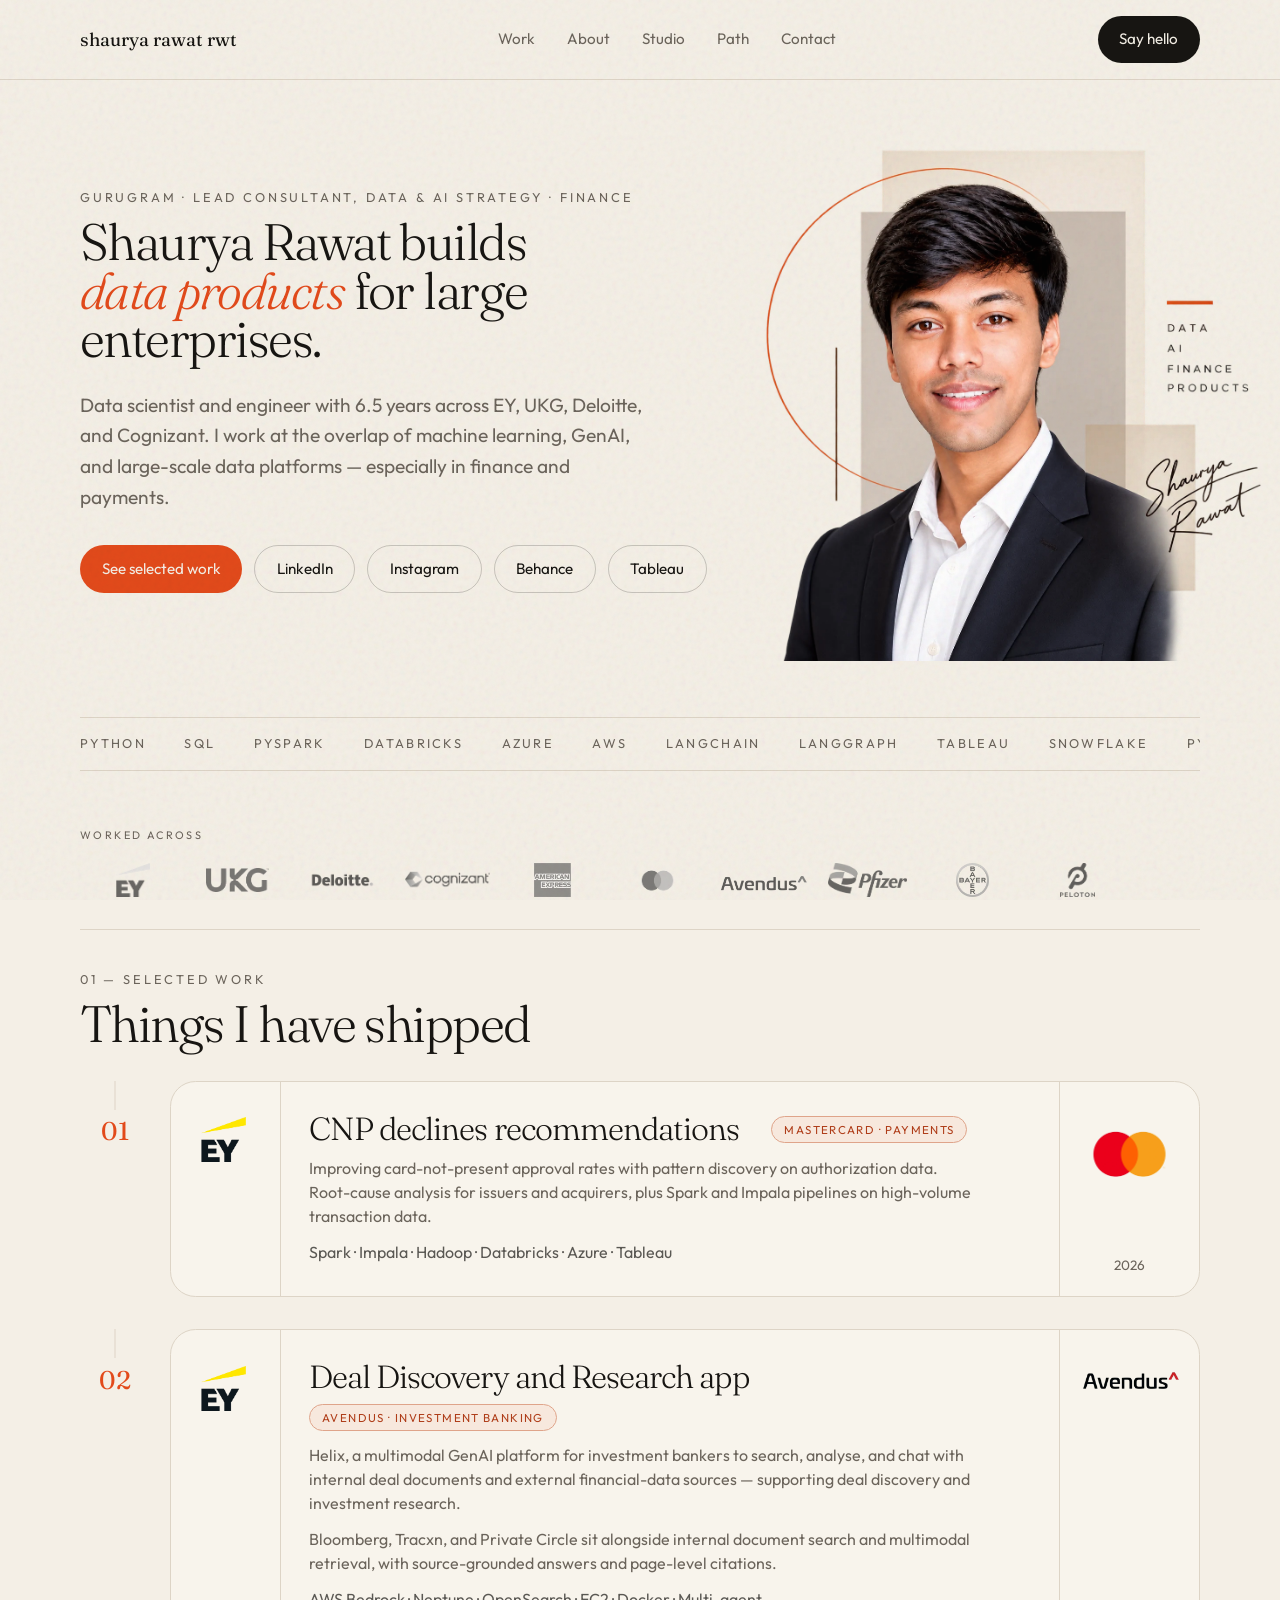
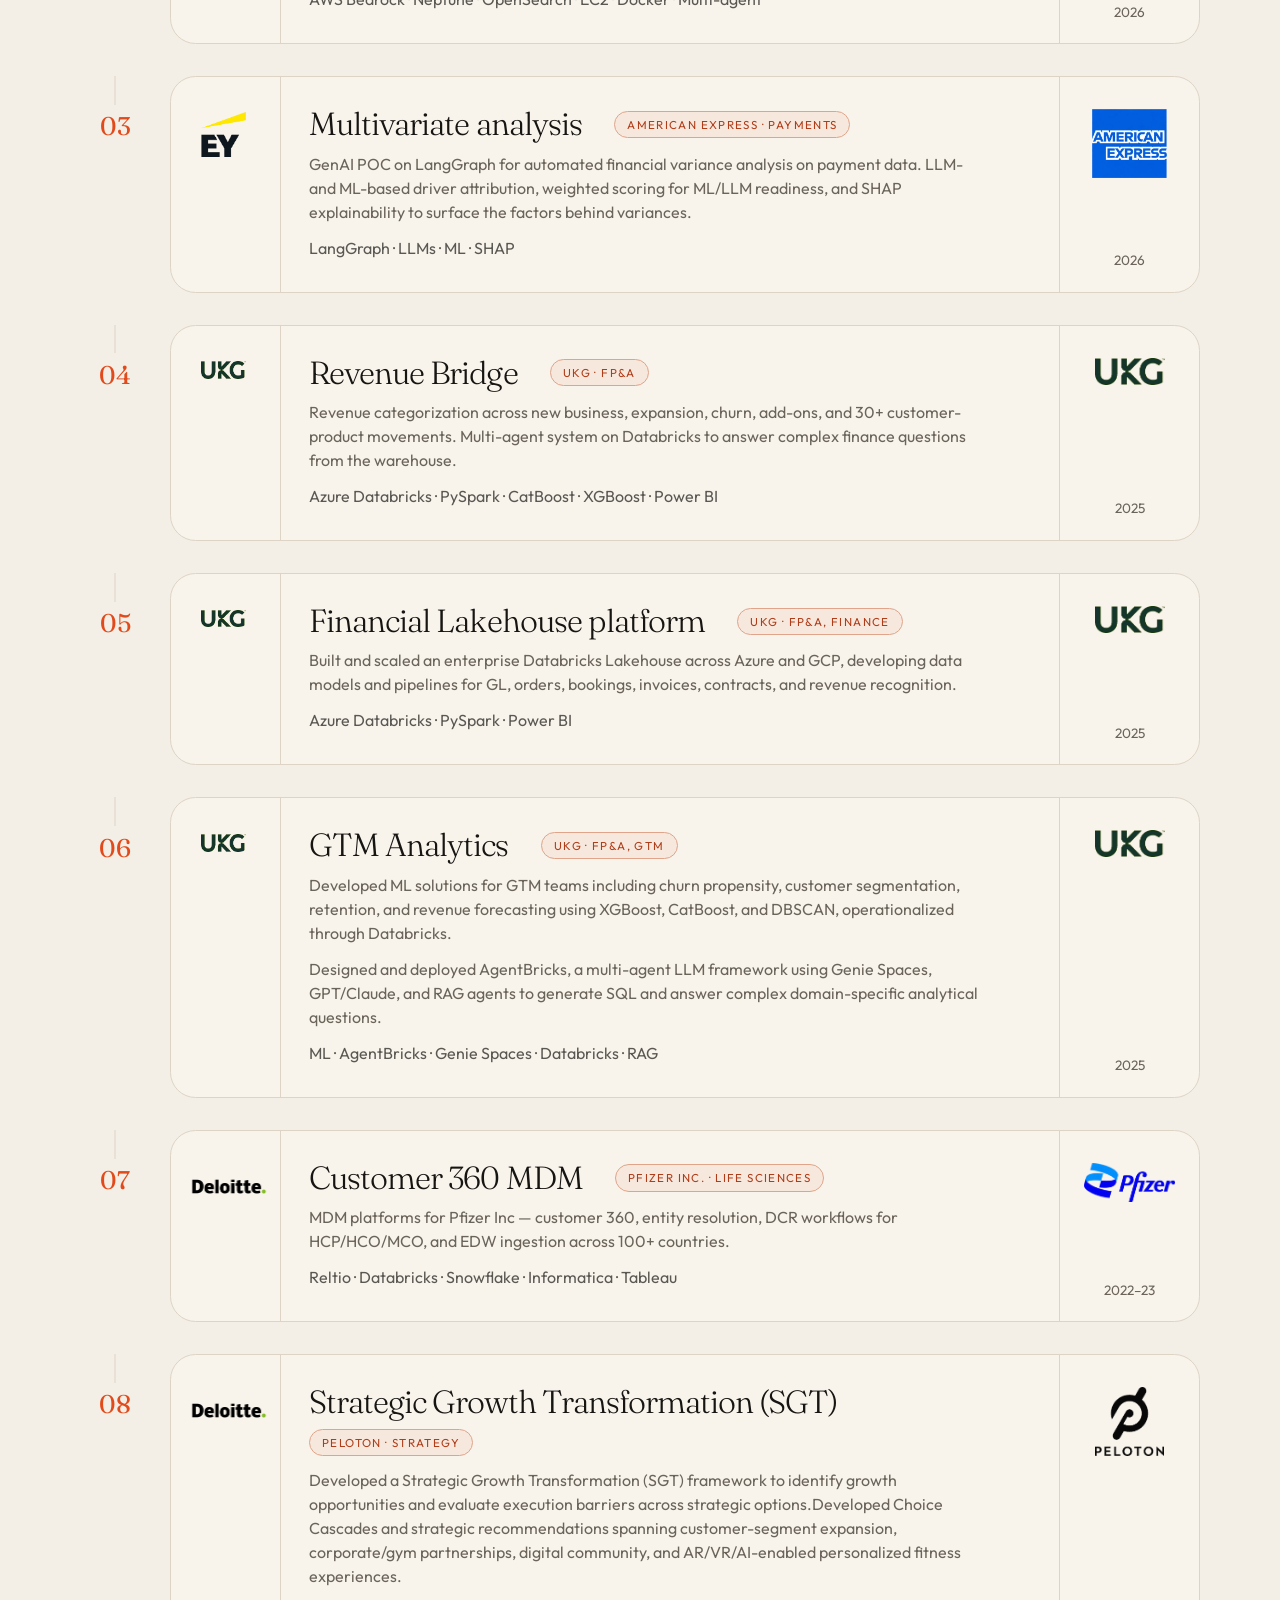
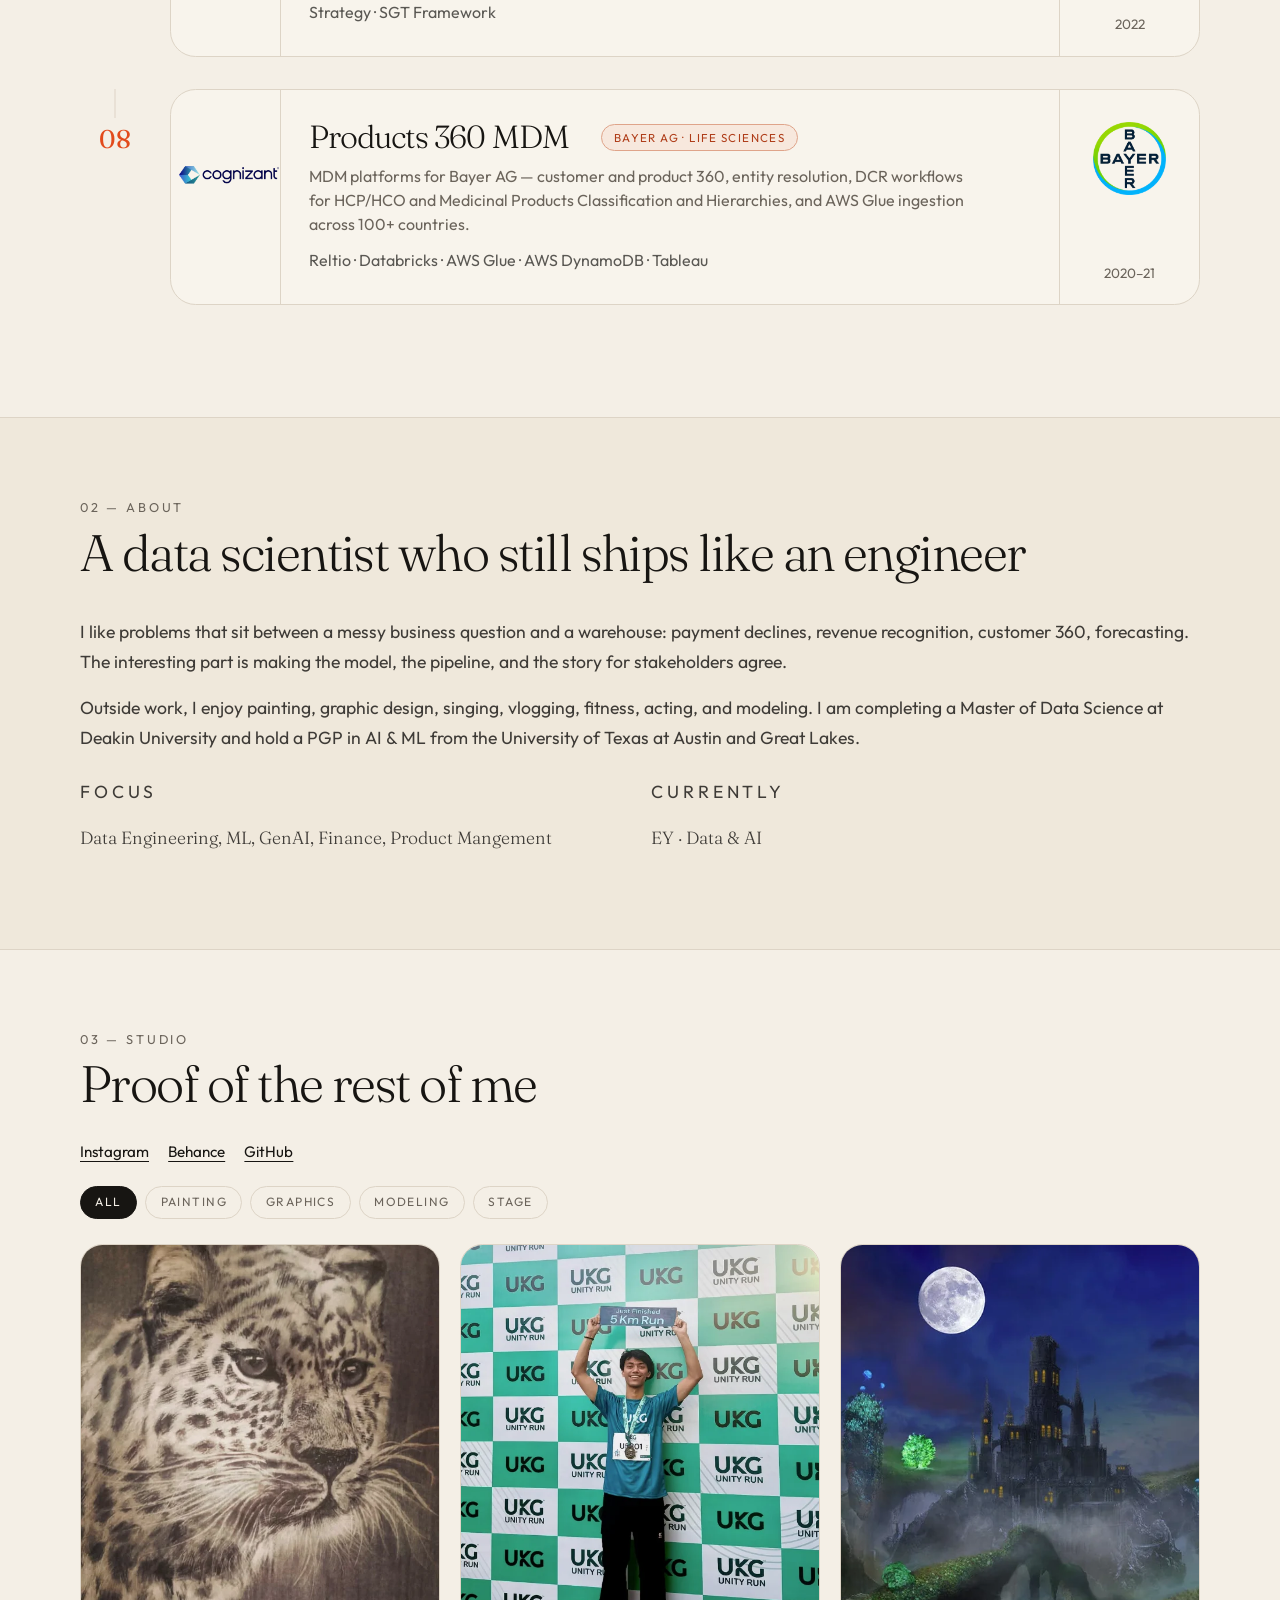
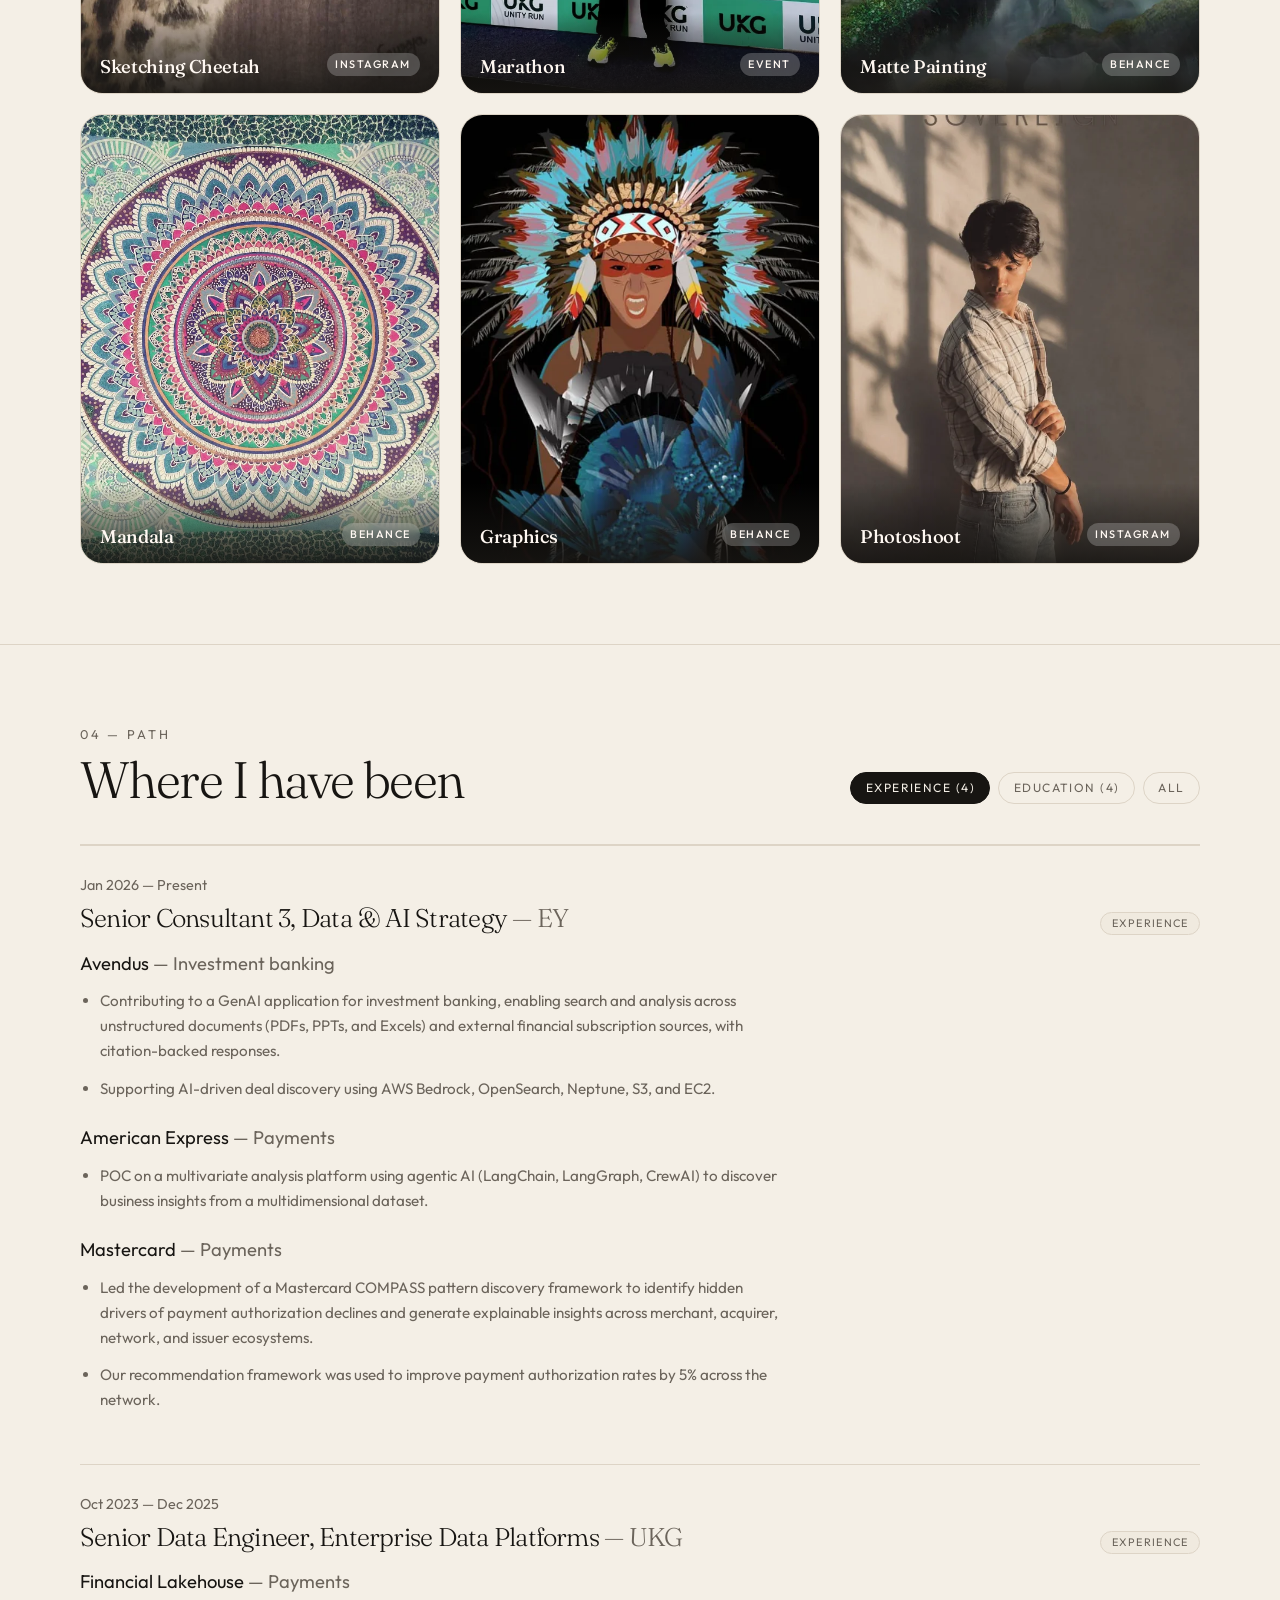
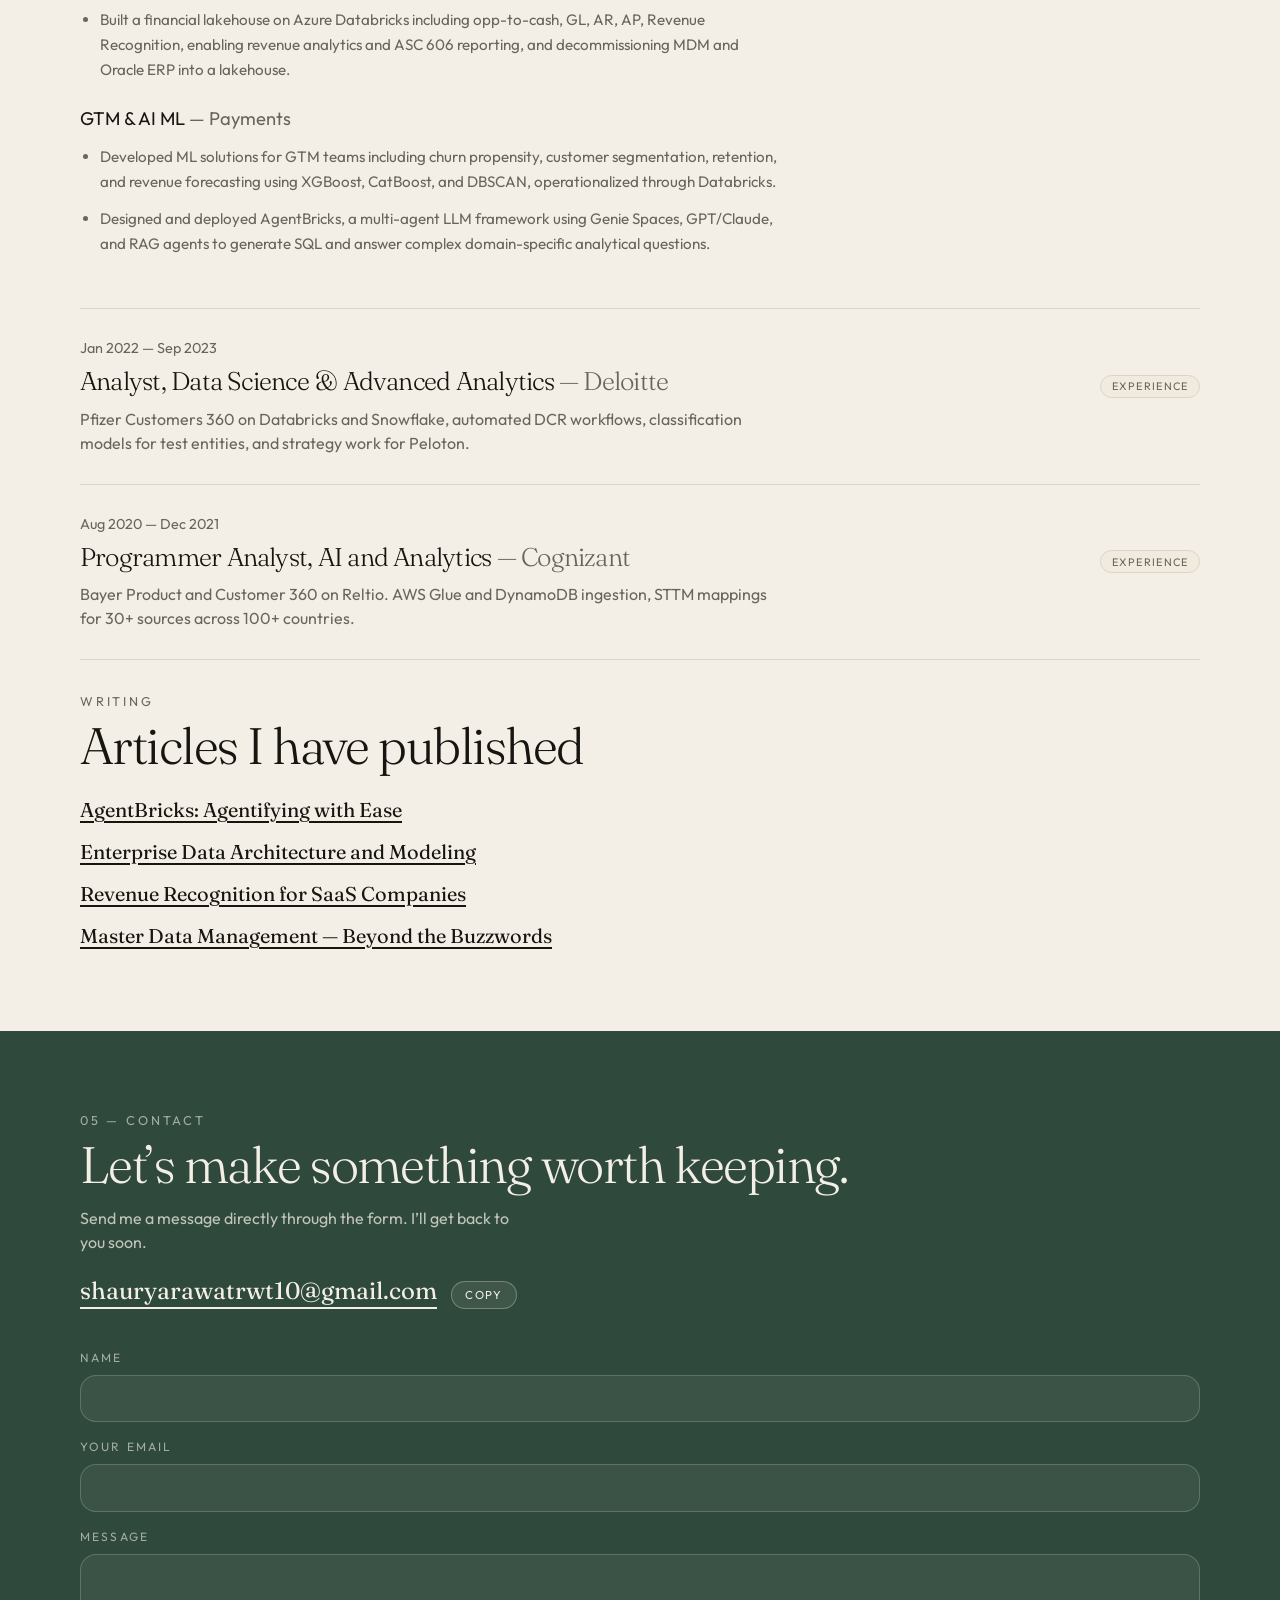
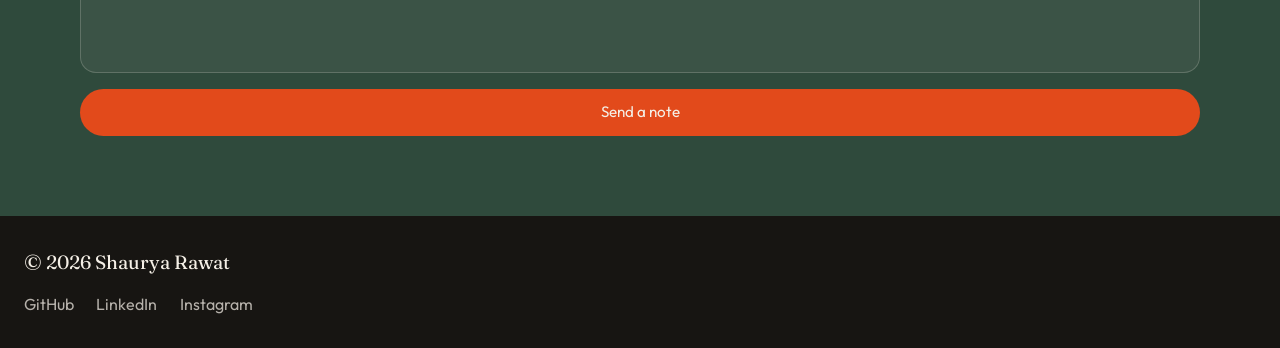
==== commit 8c18bff9: "Correct experience text" ====
--- a/index.html
+++ b/index.html
@@ -231,7 +231,7 @@
               </h3>
 
               <span class="tag">
-                EY · Mastercard
+                Mastercard · Payments
               </span>
 
             </div>
@@ -302,7 +302,7 @@
               </h3>
 
               <span class="tag">
-                EY · Avendus
+                Avendus · Investment Banking
               </span>
 
             </div>
@@ -321,7 +321,7 @@
             </p>
 
             <p class="stack">
-              LangGraph · LLMs · ML · SHAP
+              AWS Bedrock · Neptune · OpenSearch · EC2 · Docker · Multi-agent
             </p>
 
           </div>
@@ -379,7 +379,7 @@
               </h3>
 
               <span class="tag">
-                EY · American Express
+                American Express · Payments
               </span>
 
             </div>
@@ -521,7 +521,7 @@
               </h3>
 
               <span class="tag">
-                UKG · FP&amp;A
+                UKG · FP&amp;A, Finance 
               </span>
 
             </div>
@@ -667,7 +667,7 @@
               </h3>
 
               <span class="tag">
-                Deloitte · Life sciences
+                Pfizer Inc. · Life sciences
               </span>
 
             </div>
@@ -736,7 +736,7 @@
               </h3>
 
               <span class="tag">
-                Deloitte · Strategy
+                Peloton · Strategy
               </span>
 
             </div>
@@ -806,7 +806,7 @@
               </h3>
 
               <span class="tag">
-                Cognizant · Life sciences
+                Bayer AG · Life sciences
               </span>
 
             </div>
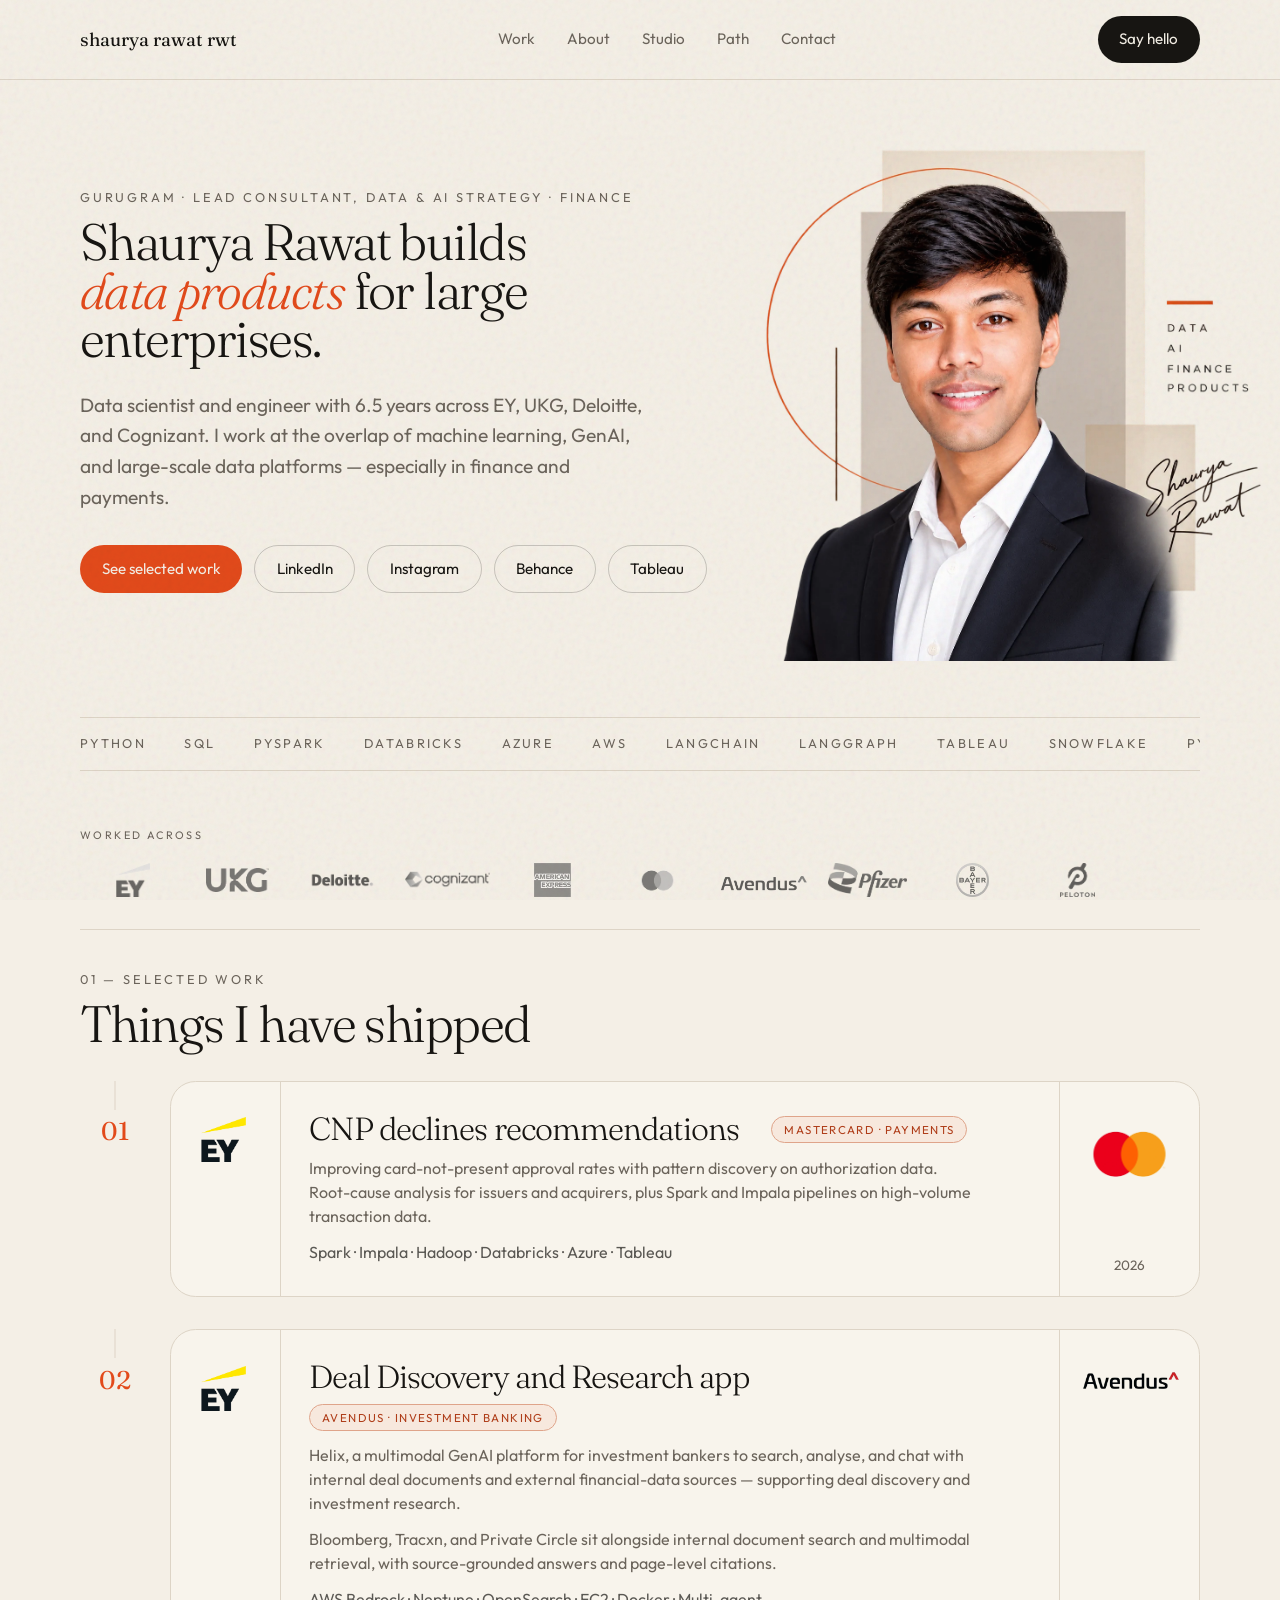
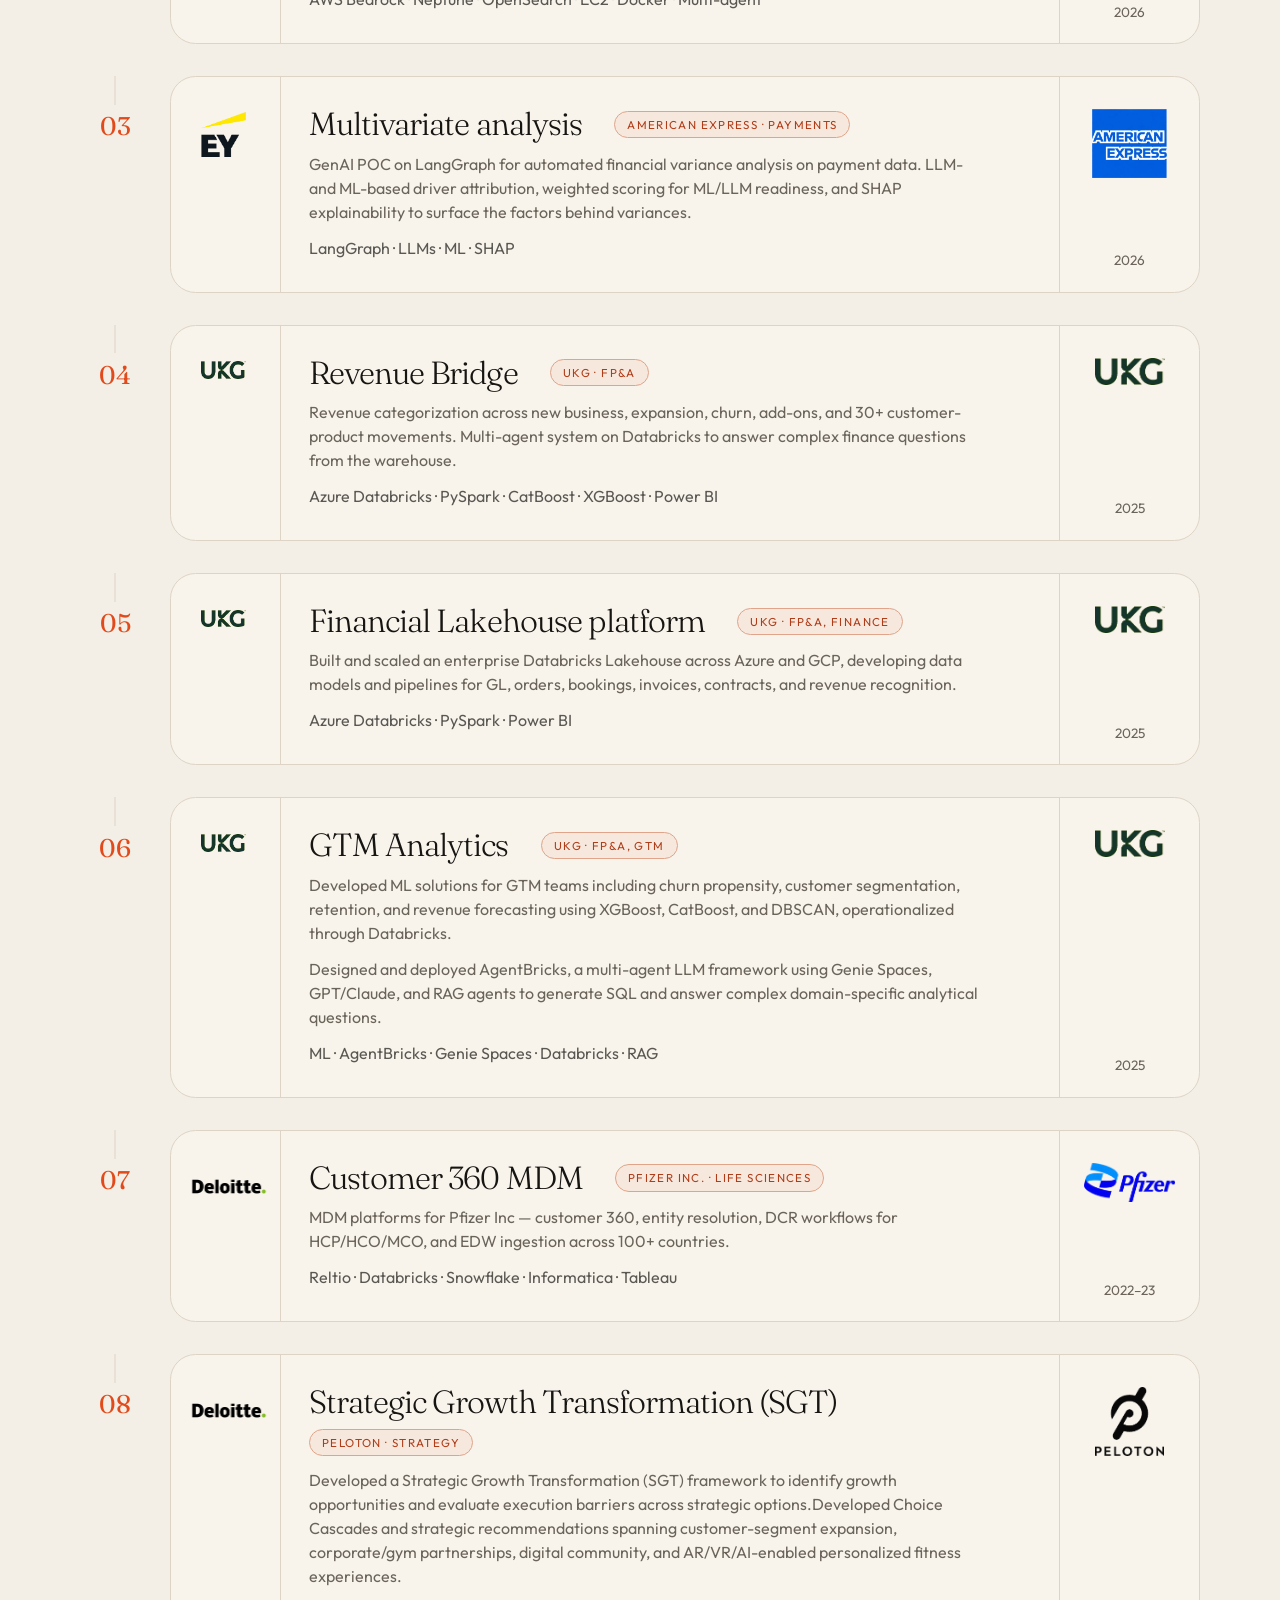
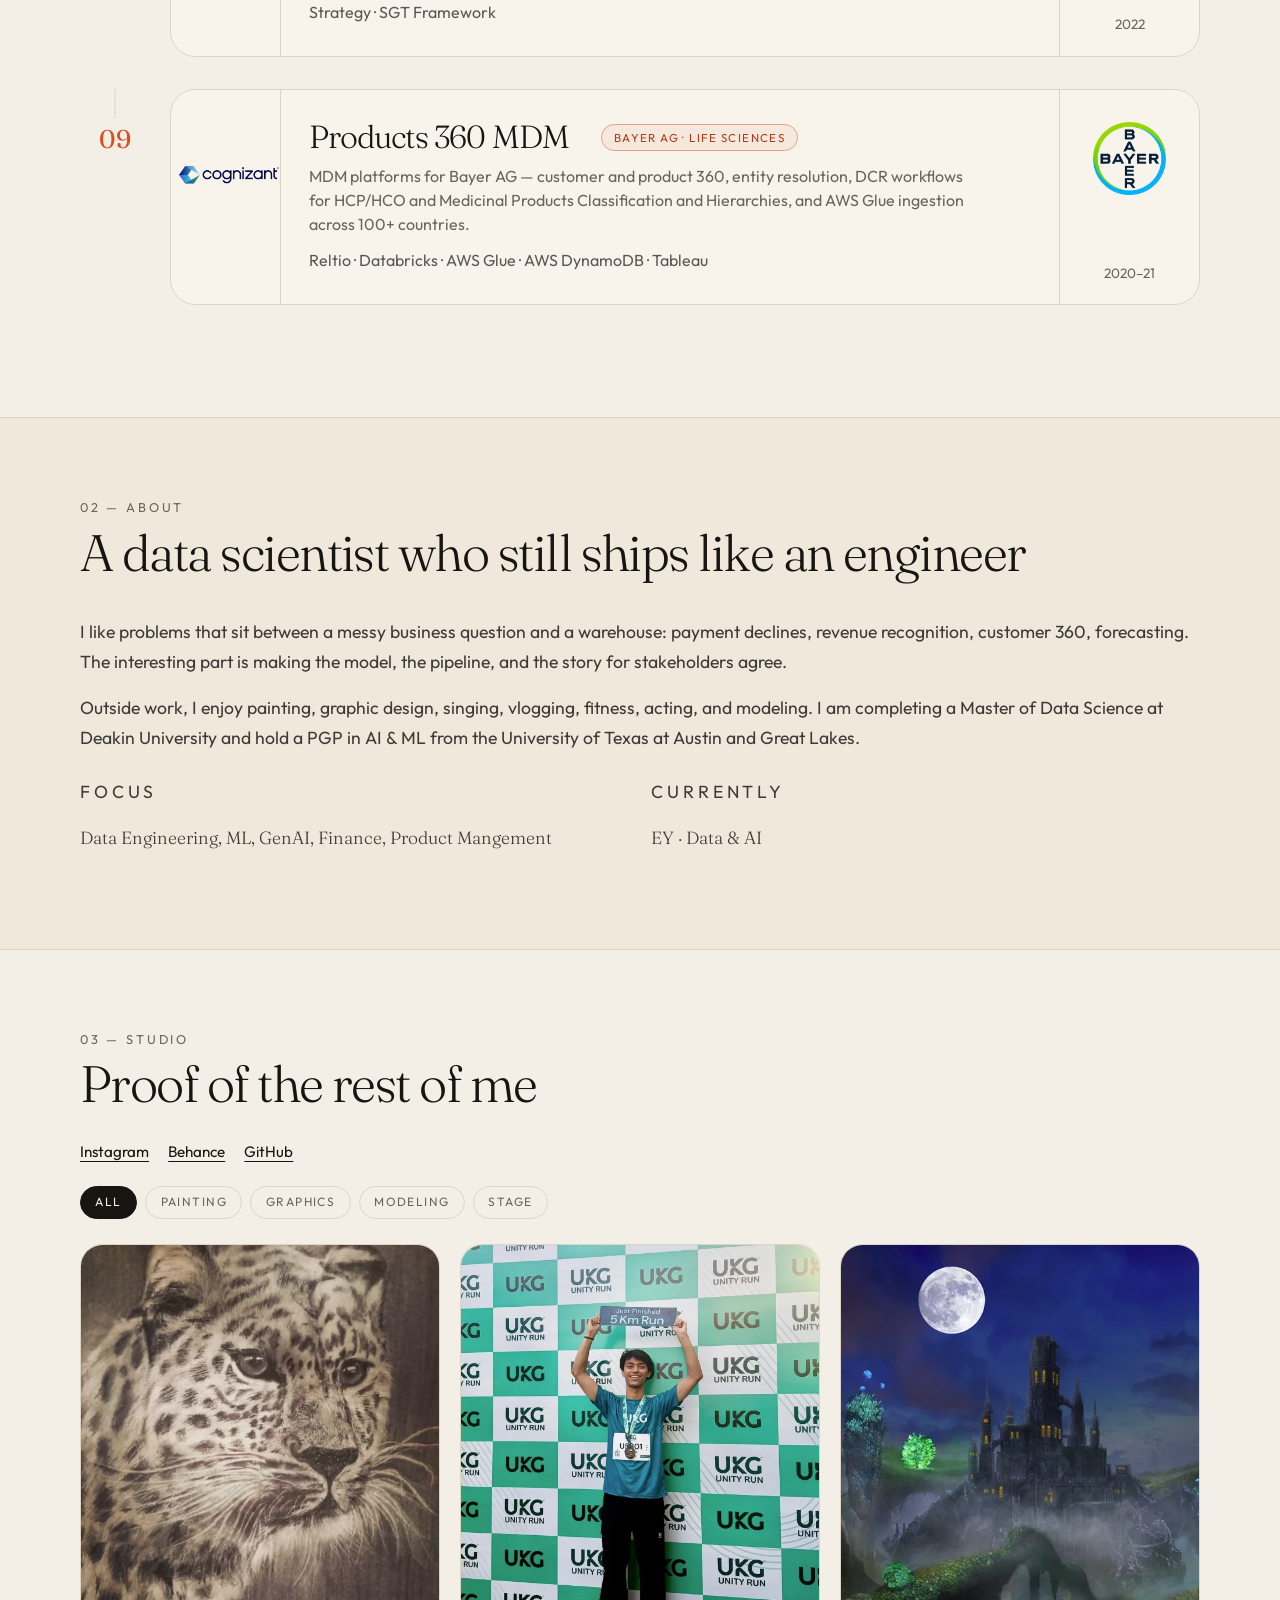
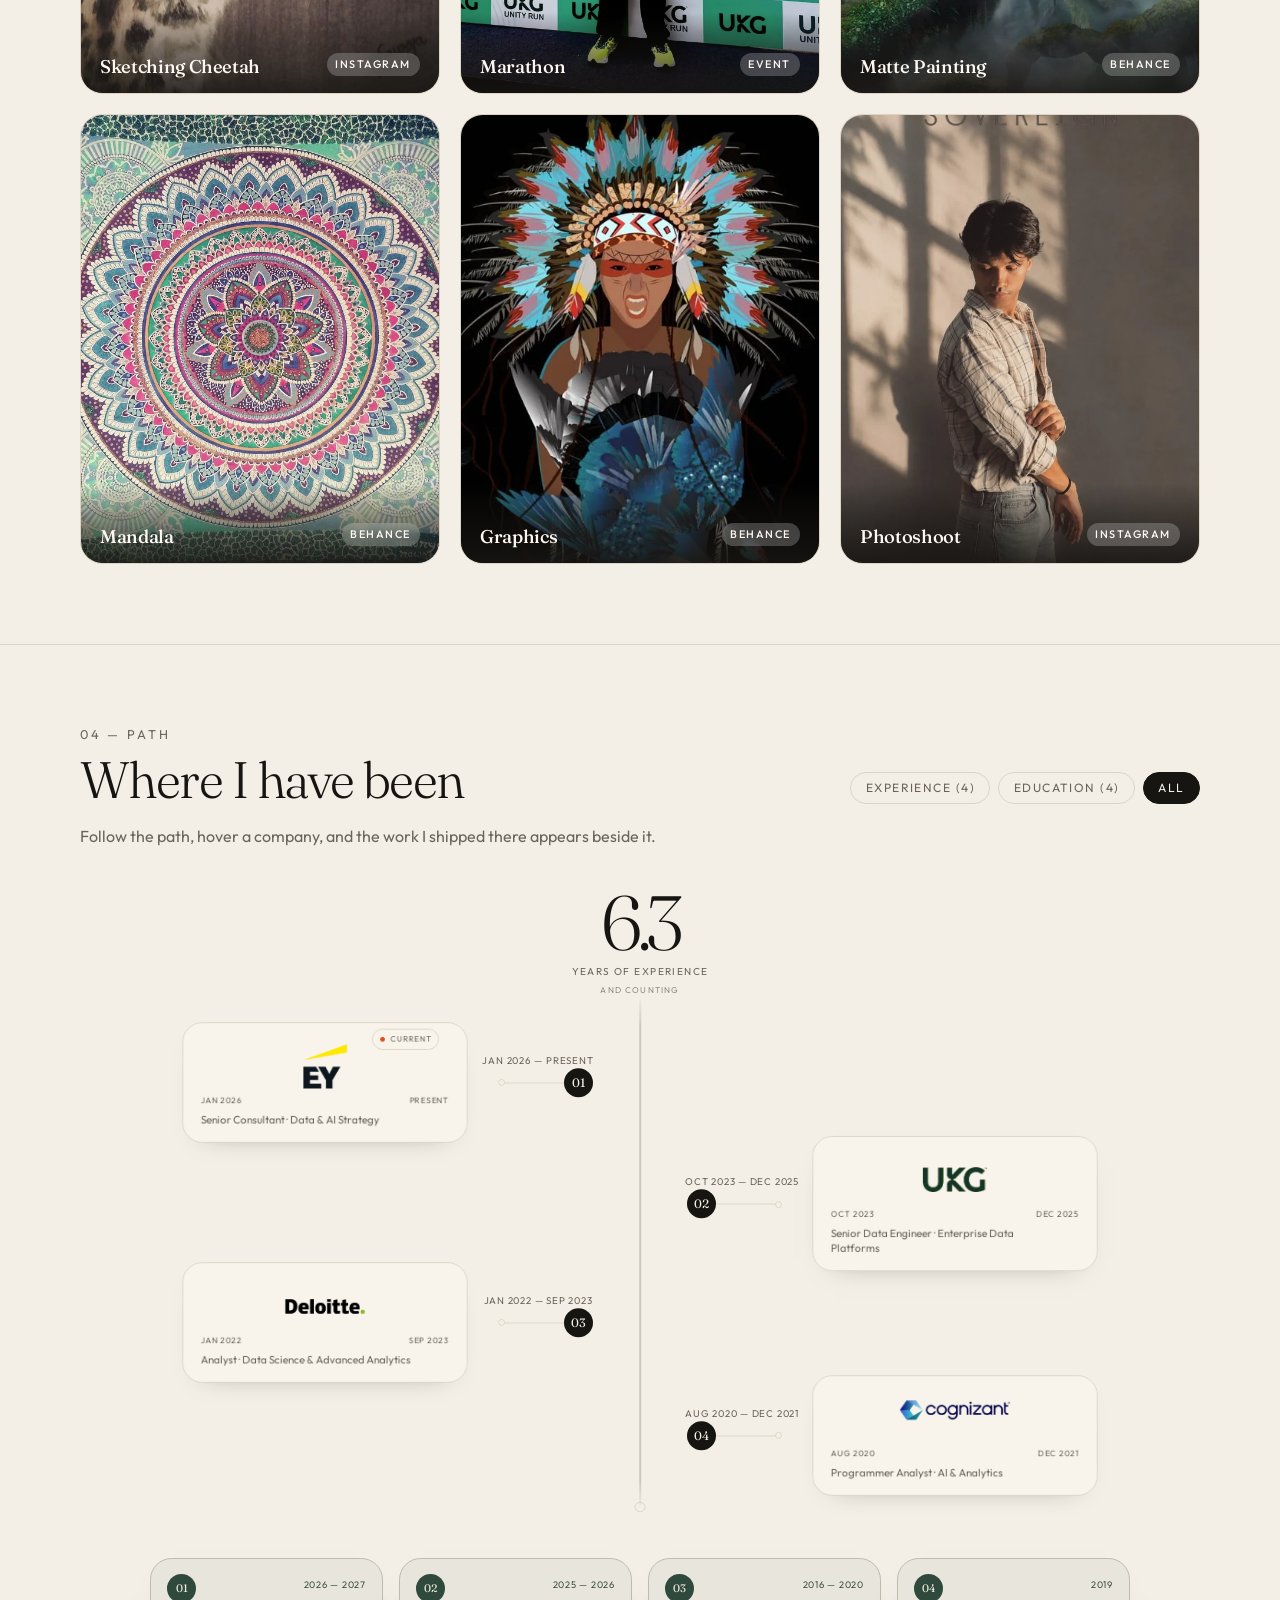
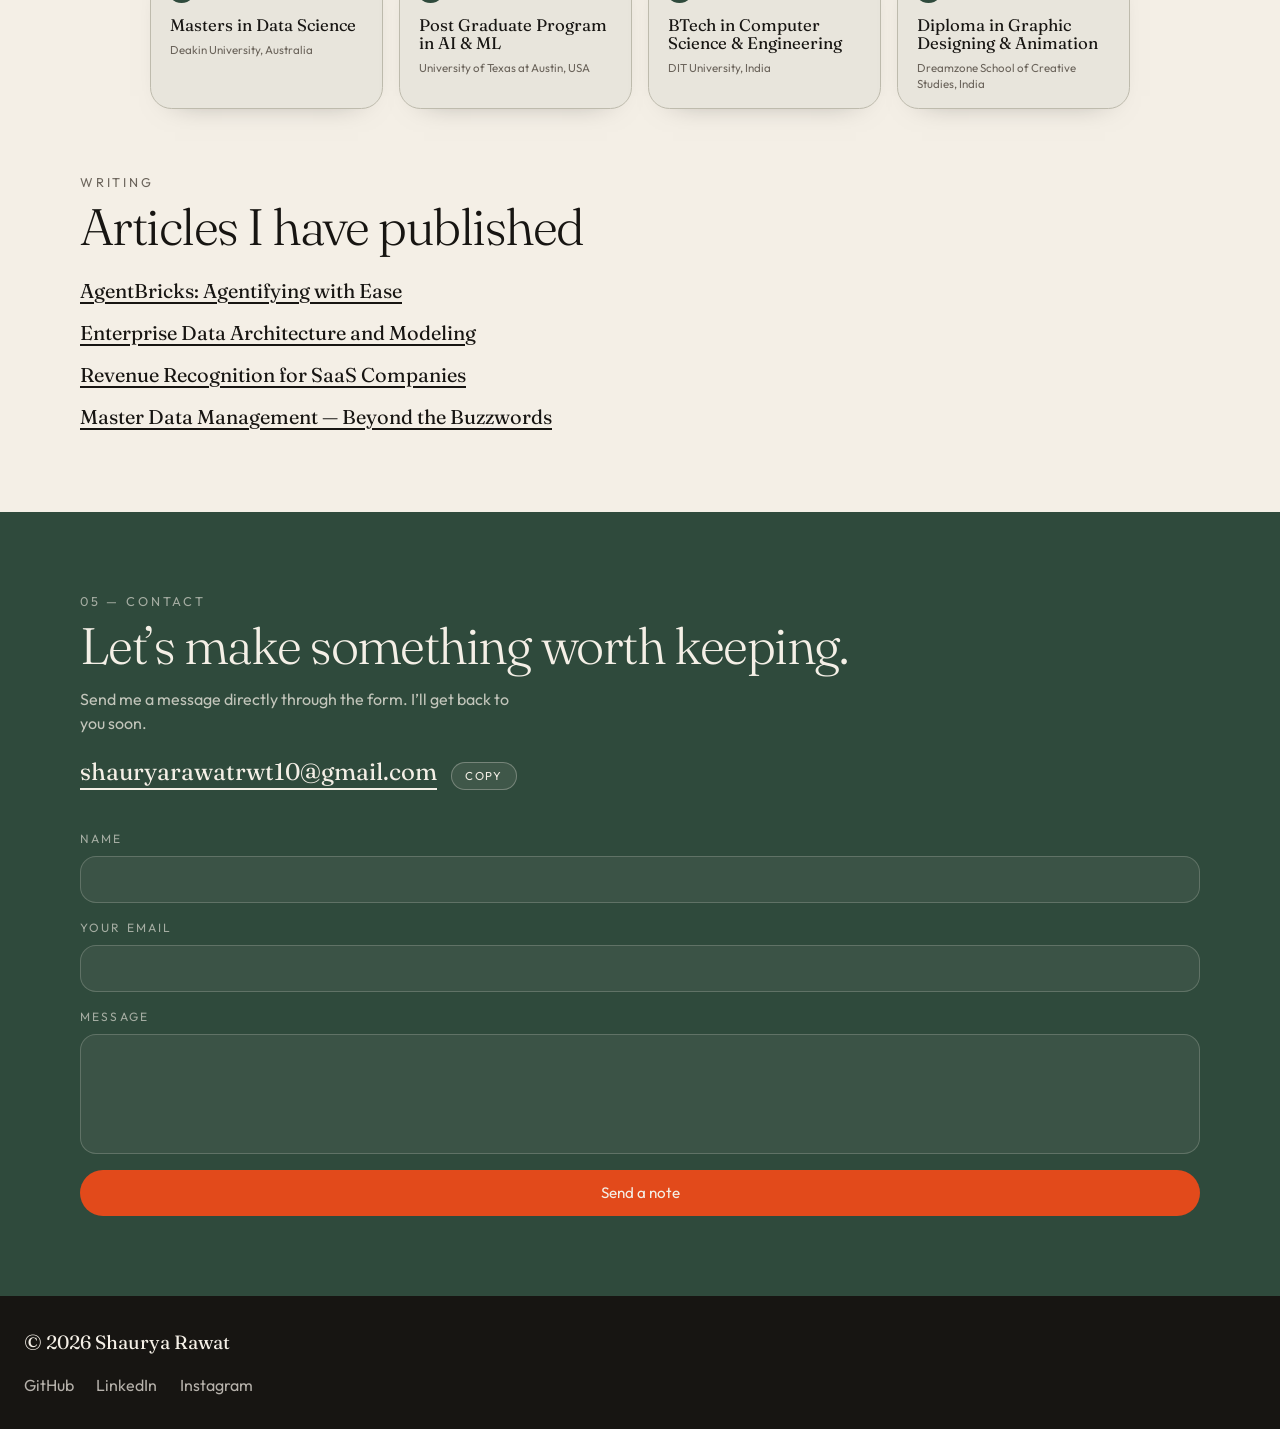
==== commit 8dfc3a78: "New Feature - Experience/Edu design and UX" ====
--- a/index.html
+++ b/index.html
@@ -29,7 +29,7 @@
   <link
     href="https://fonts.googleapis.com/css2?family=Fraunces:ital,opsz,wght@0,9..144,300;0,9..144,500;1,9..144,300&family=Outfit:wght@300;400;500;600&display=swap"
     rel="stylesheet" />
-  <link rel="stylesheet" href="./styles.css?v=5" />
+  <link rel="stylesheet" href="./styles.css?v=6" />
 </head>
 
 <body>
@@ -772,13 +772,13 @@
       </div>
 
       <!-- =========================================
-           PROJECT 08
+           PROJECT 09
            ========================================= -->
 
       <div class="project-timeline-item">
 
         <div class="project-index">
-          <span>08</span>
+          <span>09</span>
         </div>
 
         <div class="project project-featured">
@@ -927,175 +927,135 @@
           <h2>Where I have been</h2>
         </div>
         <div class="path-filters" role="group" aria-label="Path categories">
-          <button type="button" class="chip is-on" data-path-filter="experience" aria-pressed="true">Experience
-            (4)</button>
+          <button type="button" class="chip" data-path-filter="experience" aria-pressed="false">Experience (4)</button>
           <button type="button" class="chip" data-path-filter="education" aria-pressed="false">Education (4)</button>
-          <button type="button" class="chip" data-path-filter="all" aria-pressed="false">All</button>
-        </div>
-      </div>
-
-      <ol class="timeline">
-        <li data-path-type="experience">
-          <p class="when">Jan 2026 — Present</p>
-          <div>
-            <div class="timeline-title-row">
-              <h3>Senior Consultant 3, Data &amp; AI Strategy <span>— EY</span></h3>
-              <span class="path-tag">Experience</span>
-            </div>
-
-            <h4 class="client">Avendus <span>— Investment banking</span></h4>
-            <ul class="role-highlights">
-              <li>
-                Contributing to a GenAI application for investment banking,
-                enabling search and analysis across unstructured documents
-                (PDFs, PPTs, and Excels) and external financial subscription
-                sources, with citation-backed responses.
-              </li>
-              <li>
-                Supporting AI-driven deal discovery using AWS Bedrock,
-                OpenSearch, Neptune, S3, and EC2.
-              </li>
-            </ul>
-
-            <h4 class="client">American Express <span>— Payments</span></h4>
-            <ul class="role-highlights">
-              <li>
-                POC on a multivariate analysis platform using agentic AI
-                (LangChain, LangGraph, CrewAI) to discover business insights
-                from a multidimensional dataset.
-              </li>
-            </ul>
-
-            <h4 class="client">Mastercard <span>— Payments</span></h4>
-            <ul class="role-highlights">
-              <li>
-                Led the development of a Mastercard COMPASS pattern discovery framework to identify hidden drivers of
-                payment authorization declines
-                and generate explainable insights across merchant, acquirer, network, and issuer ecosystems.
-              </li>
-              <li>
-                Our recommendation framework was used to improve payment
-                authorization rates by 5% across the network.
-              </li>
-            </ul>
-          </div>
-        </li>
-
-        <li data-path-type="education" class="is-hidden">
-          <p class="when">2026 — 2027</p>
-          <div>
-            <div class="timeline-title-row">
-              <h3>Masters in Data Science <span>— Deakin University, Australia</span></h3>
-              <span class="path-tag">Education</span>
-            </div>
-            <p>
-              Advanced artificial intelligence, machine learning research, deep learning algorithms, and
-              high-performance analytical data platforms.
-            </p>
-          </div>
-        </li>
-
-        <li data-path-type="education" class="is-hidden">
-          <p class="when">2025 — 2026</p>
-          <div>
-            <div class="timeline-title-row">
-              <h3>Post Graduate Program in AI and ML <span>— University of Texas at Austin, USA</span></h3>
-              <span class="path-tag">Education</span>
-            </div>
-            <p>
-              Comprehensive curriculum covering Deep Learning, Neural Networks, Computer Vision, Natural Language
-              Processing, and Generative AI applications with McCombs School of Business.
-            </p>
-          </div>
-        </li>
-
-        <li data-path-type="experience">
-          <p class="when">Oct 2023 — Dec 2025</p>
-          <div>
-            <div class="timeline-title-row">
-              <h3>Senior Data Engineer, Enterprise Data Platforms <span>— UKG</span></h3>
-              <span class="path-tag">Experience</span>
-            </div>
-            <h4 class="client">Financial Lakehouse <span>— Payments</span></h4>
-            <ul class="role-highlights">
-              <li>
-                Built a financial lakehouse on Azure Databricks including opp-to-cash, GL, AR, AP, Revenue Recognition,
-                enabling revenue analytics and ASC 606 reporting, and decommissioning MDM
-                and Oracle ERP into a lakehouse.
-              </li>
-            </ul>
-            <h4 class="client">GTM &amp; AI ML <span>— Payments</span></h4>
-            <ul class="role-highlights">
-              <li>
-                Developed ML solutions for GTM teams including churn propensity, customer segmentation, retention, and
-                revenue forecasting using XGBoost, CatBoost, and DBSCAN, operationalized through Databricks.
-              </li>
-              <li>
-                Designed and deployed AgentBricks, a multi-agent LLM framework using Genie Spaces, GPT/Claude, and RAG
-                agents to generate SQL and answer complex domain-specific analytical questions.
-              </li>
-            </ul>
-          </div>
-        </li>
-
-        <li data-path-type="experience">
-          <p class="when">Jan 2022 — Sep 2023</p>
-          <div>
-            <div class="timeline-title-row">
-              <h3>Analyst, Data Science &amp; Advanced Analytics <span>— Deloitte</span></h3>
-              <span class="path-tag">Experience</span>
-            </div>
-            <p>
-              Pfizer Customers 360 on Databricks and Snowflake, automated DCR
-              workflows, classification models for test entities, and
-              strategy work for Peloton.
-            </p>
-          </div>
-        </li>
-
-        <li data-path-type="experience">
-          <p class="when">Aug 2020 — Dec 2021</p>
-          <div>
-            <div class="timeline-title-row">
-              <h3>Programmer Analyst, AI and Analytics <span>— Cognizant</span></h3>
-              <span class="path-tag">Experience</span>
-            </div>
-            <p>
-              Bayer Product and Customer 360 on Reltio. AWS Glue and DynamoDB
-              ingestion, STTM mappings for 30+ sources across 100+ countries.
-            </p>
-          </div>
-        </li>
-
-        <li data-path-type="education" class="is-hidden">
-          <p class="when">2016 — 2020</p>
-          <div>
-            <div class="timeline-title-row">
-              <h3>BTech in Computer Science and Engineering <span>— DIT University, India</span></h3>
-              <span class="path-tag">Education</span>
-            </div>
-            <p>
-              Core computer science foundations, algorithms, data structures, database management systems, and software
-              engineering.
-            </p>
-          </div>
-        </li>
-
-        <li data-path-type="education" class="is-hidden">
-          <p class="when">2019</p>
-          <div>
-            <div class="timeline-title-row">
-              <h3>Diploma in Graphic Designing &amp; Animation <span>— Dreamzone School of Creative Studies,
-                  India</span></h3>
-              <span class="path-tag">Education</span>
-            </div>
-            <p>
-              Part-time certification in digital illustration, visual communication, composition, matte painting, and
-              animation foundations.
-            </p>
-          </div>
-        </li>
-      </ol>
+          <button type="button" class="chip is-on" data-path-filter="all" aria-pressed="true">All</button>
+        </div>
+      </div>
+
+      <p class="path-intro">Follow the path, hover a company, and the work I shipped there appears beside it.</p>
+
+      <div class="career-board" aria-label="Career path">
+        <div class="career-snake" id="career-snake">
+          <div class="career-spine" aria-hidden="true">
+            <div class="experience-total">
+              <strong id="experience-total-value">0.0</strong>
+              <span>YEARS OF EXPERIENCE</span>
+              <small>AND COUNTING</small>
+            </div>
+            <div class="spine-line"></div>
+            <div class="spine-end"></div>
+          </div>
+
+          <div class="path-node path-node-ey" data-path-type="experience" data-company="EY" data-start="2020-08" data-end="present" data-current="true" tabindex="0">
+            <div class="path-connector" aria-hidden="true"><span></span></div>
+            <div class="path-meta">
+              <span class="path-step">01</span>
+              <span class="path-date">JAN 2026 — PRESENT</span>
+            </div>
+            <div class="path-node-card">
+              <div class="path-company-logo-wrap">
+                <img class="path-company-logo" src="./logos/ey-transparent.webp" alt="EY">
+                <span class="path-current">CURRENT</span>
+              </div>
+              <div class="path-card-dates" aria-label="Employment dates">
+                <span>JAN 2026</span><span>PRESENT</span>
+              </div>
+              <small>Senior Consultant · Data &amp; AI Strategy</small>
+            </div>
+            <div class="path-work-popover" aria-hidden="true"></div>
+          </div>
+
+          <div class="path-node path-node-ukg" data-path-type="experience" data-company="UKG" data-start="2023-10" data-end="2025-12" tabindex="0">
+            <div class="path-connector" aria-hidden="true"><span></span></div>
+            <div class="path-meta">
+              <span class="path-step">02</span>
+              <span class="path-date">OCT 2023 — DEC 2025</span>
+            </div>
+            <div class="path-node-card">
+              <div class="path-company-logo-wrap">
+                <img class="path-company-logo path-company-logo-ukg" src="./logos/ukg-transparent.webp" alt="UKG">
+              </div>
+              <div class="path-card-dates" aria-label="Employment dates">
+                <span>OCT 2023</span><span>DEC 2025</span>
+              </div>
+              <small>Senior Data Engineer · Enterprise Data Platforms</small>
+            </div>
+            <div class="path-work-popover" aria-hidden="true"></div>
+          </div>
+
+          <div class="path-node path-node-deloitte" data-path-type="experience" data-company="Deloitte" data-start="2022-01" data-end="2023-09" tabindex="0">
+            <div class="path-connector" aria-hidden="true"><span></span></div>
+            <div class="path-meta">
+              <span class="path-step">03</span>
+              <span class="path-date">JAN 2022 — SEP 2023</span>
+            </div>
+            <div class="path-node-card">
+              <div class="path-company-logo-wrap">
+                <img class="path-company-logo" src="./logos/deloitte-transparent.webp" alt="Deloitte">
+              </div>
+              <div class="path-card-dates" aria-label="Employment dates">
+                <span>JAN 2022</span><span>SEP 2023</span>
+              </div>
+              <small>Analyst · Data Science &amp; Advanced Analytics</small>
+            </div>
+            <div class="path-work-popover" aria-hidden="true"></div>
+          </div>
+
+          <div class="path-node path-node-cognizant" data-path-type="experience" data-company="Cognizant" data-start="2020-08" data-end="2021-12" tabindex="0">
+            <div class="path-connector" aria-hidden="true"><span></span></div>
+            <div class="path-meta">
+              <span class="path-step">04</span>
+              <span class="path-date">AUG 2020 — DEC 2021</span>
+            </div>
+            <div class="path-node-card">
+              <div class="path-company-logo-wrap">
+                <img class="path-company-logo path-company-logo-cognizant" src="./logos/cognizant-transparent.webp" alt="Cognizant">
+              </div>
+              <div class="path-card-dates" aria-label="Employment dates">
+                <span>AUG 2020</span><span>DEC 2021</span>
+              </div>
+              <small>Programmer Analyst · AI &amp; Analytics</small>
+            </div>
+            <div class="path-work-popover" aria-hidden="true"></div>
+          </div>
+        </div>
+
+        <div class="education-path" id="education-path" data-path-type="education" hidden>
+          <article class="education-node">
+            <span class="path-step">01</span>
+            <span class="path-date">2026 — 2027</span>
+            <div class="education-node-content">
+              <strong>Masters in Data Science</strong>
+              <small>Deakin University, Australia</small>
+            </div>
+          </article>
+          <article class="education-node">
+            <span class="path-step">02</span>
+            <span class="path-date">2025 — 2026</span>
+            <div class="education-node-content">
+              <strong>Post Graduate Program in AI &amp; ML</strong>
+              <small>University of Texas at Austin, USA</small>
+            </div>
+          </article>
+          <article class="education-node">
+            <span class="path-step">03</span>
+            <span class="path-date">2016 — 2020</span>
+            <div class="education-node-content">
+              <strong>BTech in Computer Science &amp; Engineering</strong>
+              <small>DIT University, India</small>
+            </div>
+          </article>
+          <article class="education-node">
+            <span class="path-step">04</span>
+            <span class="path-date">2019</span>
+            <div class="education-node-content">
+              <strong>Diploma in Graphic Designing &amp; Animation</strong>
+              <small>Dreamzone School of Creative Studies, India</small>
+            </div>
+          </article>
+        </div>
+      </div>
     </section>
 
     <section class="wrap writings">
@@ -1178,7 +1138,7 @@
     ↑
   </button>
 
-  <script src="./script.js?v=4"></script>
+  <script src="./script.js?v=5"></script>
 </body>
 
 </html>
--- a/styles.css
+++ b/styles.css
@@ -1577,4 +1577,601 @@
   .site-header .menu-toggle {
     display: none !important;
   }
-}+}
+
+/* =========================================
+   04 — PATH / CAREER PILLAR
+   ========================================= */
+.path-intro {
+  max-width: 48rem;
+  margin: -0.8rem 0 0;
+  color: var(--muted);
+}
+
+.career-board {
+  position: relative;
+  margin: 2.8rem auto 0;
+  max-width: 980px;
+  overflow: visible;
+}
+
+.career-snake {
+  position: relative;
+  min-height: 650px;
+  isolation: isolate;
+  z-index: 1;
+}
+
+/* Bring the entire career layer above Education while a company card is active. */
+.career-snake:has(.path-node:hover),
+.career-snake:has(.path-node:focus-visible),
+.career-snake:has(.path-node.is-active) {
+  z-index: 20;
+}
+
+/* The hovered company card should sit above every other Path element. */
+.path-node:hover,
+.path-node:focus-visible,
+.path-node.is-active {
+  z-index: 30;
+}
+
+/* The pillar is the visual spine of the section. */
+.career-spine {
+  position: absolute;
+  z-index: 1;
+  inset: 0;
+  pointer-events: none;
+}
+
+.experience-total {
+  position: absolute;
+  top: 0;
+  left: 50%;
+  width: 150px;
+  transform: translateX(-50%);
+  text-align: center;
+  z-index: 3;
+}
+
+.experience-total strong {
+  display: block;
+  font-family: var(--display);
+  font-size: clamp(3.2rem, 6vw, 5rem);
+  font-weight: 300;
+  line-height: 0.82;
+  letter-spacing: -0.06em;
+  color: var(--ink);
+}
+
+.experience-total span,
+.experience-total small {
+  display: block;
+  color: var(--muted);
+  text-transform: uppercase;
+  letter-spacing: 0.14em;
+}
+
+.experience-total span {
+  margin-top: 0.55rem;
+  font-size: 0.63rem;
+}
+
+.experience-total small {
+  margin-top: 0.28rem;
+  font-size: 0.53rem;
+  opacity: 0.72;
+}
+
+.spine-line {
+  position: absolute;
+  top: 108px;
+  bottom: 36px;
+  left: 50%;
+  width: 1.5px;
+  transform: translateX(-50%);
+  background: linear-gradient(to bottom, rgba(23, 21, 18, 0.03), rgba(23, 21, 18, 0.18) 5%, rgba(23, 21, 18, 0.18) 95%, rgba(23, 21, 18, 0.03));
+  opacity: 1;
+  z-index: 2;
+}
+
+.spine-end {
+  position: absolute;
+  left: 50%;
+  bottom: 30px;
+  width: 0.68rem;
+  height: 0.68rem;
+  transform: translateX(-50%);
+  border: 1px solid var(--line);
+  border-radius: 50%;
+  background: var(--paper);
+}
+
+.path-node {
+  position: absolute;
+  z-index: 4;
+  width: 43%;
+  min-height: 112px;
+}
+
+.path-node-ey { left: 2%; top: 125px; }
+.path-node-ukg { right: 2%; top: 238px; }
+.path-node-deloitte { left: 2%; top: 365px; }
+.path-node-cognizant { right: 2%; top: 478px; }
+
+/* Milestone number sits on the pillar; month/year is positioned above it. */
+.path-meta {
+  position: absolute;
+  top: 50%;
+  width: 86px;
+  height: 2.9rem;
+  transform: translateY(-50%);
+  display: block;
+  z-index: 5;
+}
+
+.path-node-ey .path-meta,
+.path-node-deloitte .path-meta {
+  right: -2px;
+}
+
+.path-node-ukg .path-meta,
+.path-node-cognizant .path-meta {
+  left: -2px;
+}
+
+.path-step {
+  position: absolute;
+  top: 50%;
+  right: 0;
+  display: inline-flex;
+  align-items: center;
+  justify-content: center;
+  width: 1.82rem;
+  height: 1.82rem;
+  transform: translateY(-50%);
+  border-radius: 50%;
+  background: var(--ink);
+  color: var(--paper);
+  font-family: var(--display);
+  font-size: 0.76rem;
+  line-height: 1;
+  transition: transform 0.45s cubic-bezier(.2,.78,.2,1), background 0.3s ease;
+}
+
+.path-node-ukg .path-step,
+.path-node-cognizant .path-step {
+  left: 0;
+  right: auto;
+}
+
+.path-date {
+  position: absolute;
+  bottom: calc(50% + 0.9rem);
+  left: 50%;
+  transform: translateX(-50%);
+  display: block;
+  white-space: nowrap;
+  color: var(--muted);
+  font-size: 0.61rem;
+  letter-spacing: 0.08em;
+  text-transform: uppercase;
+}
+
+/* Move dates outward from the center pillar */
+.path-node-ey .path-date,
+.path-node-deloitte .path-date {
+  transform: translateX(calc(-50% - 12px));
+}
+
+.path-node-ukg .path-date,
+.path-node-cognizant .path-date {
+  transform: translateX(calc(-50% + 12px));
+}
+
+/* Thin horizontal stems connect each company card to the pillar. */
+.path-connector {
+  position: absolute;
+  top: 50%;
+  width: 90px;
+  height: 1px;
+  transform: translateY(-50%);
+  background: var(--line);
+  opacity: 0.95;
+  pointer-events: none;
+}
+
+.path-node-ey .path-connector,
+.path-node-deloitte .path-connector {
+  right: 0;
+}
+
+.path-node-ukg .path-connector,
+.path-node-cognizant .path-connector {
+  left: 0;
+}
+
+.path-connector span {
+  position: absolute;
+  top: 50%;
+  width: 7px;
+  height: 7px;
+  transform: translateY(-50%);
+  border: 1px solid var(--line);
+  border-radius: 50%;
+  background: var(--paper);
+}
+
+.path-node-ey .path-connector span,
+.path-node-deloitte .path-connector span { left: -3px; }
+.path-node-ukg .path-connector span,
+.path-node-cognizant .path-connector span { right: -3px; }
+
+/* ONLY the company card responds to cursor proximity. */
+.path-node-card {
+  --proximity: 0;
+  --card-scale: calc(0.92 + (var(--proximity) * 0.14));
+  --card-x: 0px;
+  --card-y: 0px;
+  position: relative;
+  width: 310px;
+  min-height: 112px;
+  padding: 1.1rem 1.2rem 1rem;
+  border: 1px solid var(--line);
+  border-radius: 1.35rem;
+  background: #f8f4ec;
+  box-shadow: 0 12px 30px -25px rgba(23, 21, 18, 0.52);
+  transform: translate3d(var(--card-x), var(--card-y), 0) scale(var(--card-scale));
+  transform-origin: center center;
+  transition:
+    transform 0.48s cubic-bezier(.2,.78,.2,1),
+    border-color 0.35s ease,
+    box-shadow 0.45s ease;
+  will-change: transform;
+}
+
+.path-node-ukg .path-node-card,
+.path-node-cognizant .path-node-card {
+  margin-left: auto;
+}
+
+.path-node:hover .path-node-card,
+.path-node:focus-visible .path-node-card,
+.path-node.is-active .path-node-card {
+  --proximity: 1;
+  border-color: color-mix(in srgb, var(--ink) 55%, var(--line));
+  box-shadow: 0 24px 50px -27px rgba(23, 21, 18, 0.62);
+  outline: none;
+}
+
+.path-node:hover .path-step,
+.path-node:focus-visible .path-step,
+.path-node.is-active .path-step {
+  transform: scale(1.08);
+}
+
+.path-company-logo-wrap {
+  position: relative;
+  min-height: 58px;
+  display: flex;
+  align-items: center;
+  justify-content: center;
+  padding: 0 0.8rem;
+}
+
+.path-company-logo {
+  display: block;
+  width: auto;
+  max-width: 150px;
+  height: 48px;
+  object-fit: contain;
+  object-position: center center;
+}
+
+.path-company-logo-ukg {
+  max-width: 70px;
+  height: 44px;
+}
+
+.path-node-cognizant .path-company-logo-wrap {
+  height: 58px;
+  min-height: 58px;
+  overflow: hidden;
+  padding: 0;
+}
+
+.path-company-logo-cognizant {
+  width: 180px;
+  max-width: none;
+  height: 120px;
+  object-fit: contain;
+  transform: translateY(-10px);
+}
+
+.path-current {
+  position: absolute;
+  top: -0.72rem;
+  right: 0.65rem;
+  display: inline-flex;
+  align-items: center;
+  gap: 0.35rem;
+  padding: 0.27rem 0.48rem;
+  border: 1px solid var(--line);
+  border-radius: 999px;
+  background: #f8f4ec;
+  color: var(--muted);
+  font-size: 0.53rem;
+  letter-spacing: 0.12em;
+  text-transform: uppercase;
+  white-space: nowrap;
+}
+
+.path-current::before {
+  content: "";
+  width: 5px;
+  height: 5px;
+  border-radius: 50%;
+  background: var(--ember);
+  animation: path-pulse 1.8s ease-in-out infinite;
+}
+
+.path-card-dates {
+  display: flex;
+  align-items: center;
+  justify-content: space-between;
+  gap: 0.75rem;
+  margin-top: 0.2rem;
+  color: var(--muted);
+  font-size: 0.56rem;
+  letter-spacing: 0.08em;
+  line-height: 1.2;
+  text-transform: uppercase;
+}
+
+.path-card-dates span:last-child {
+  text-align: right;
+}
+
+.path-node-card small {
+  display: block;
+  max-width: 245px;
+  margin-top: 0.45rem;
+  color: var(--muted);
+  font-size: 0.73rem;
+  line-height: 1.4;
+}
+
+@keyframes path-pulse {
+  0%, 100% { opacity: 0.45; transform: scale(0.85); }
+  50% { opacity: 1; transform: scale(1); }
+}
+
+/* Work preview remains completely independent of the company-card scale. */
+.path-work-popover {
+  position: absolute;
+  left: 50%;
+  bottom: calc(100% + 0.85rem);
+  width: min(390px, 42vw);
+  max-height: 460px;
+  overflow-y: auto;
+  padding: 0.65rem;
+  border: 1px solid var(--line);
+  border-radius: 1.2rem;
+  background: var(--paper);
+  box-shadow: 0 24px 65px -25px rgba(23, 21, 18, 0.55);
+  opacity: 0;
+  visibility: hidden;
+  pointer-events: none;
+  transform: translate(-50%, 0.65rem) scale(0.97);
+  transform-origin: center bottom;
+  transition: opacity 0.2s ease, transform 0.28s cubic-bezier(.2,.75,.2,1), visibility 0.2s ease;
+}
+
+.path-node-deloitte .path-work-popover,
+.path-node-cognizant .path-work-popover {
+  top: calc(100% + 0.85rem);
+  bottom: auto;
+  transform: translate(-50%, -0.65rem) scale(0.97);
+  transform-origin: center top;
+}
+
+.path-node:hover .path-work-popover,
+.path-node:focus-visible .path-work-popover,
+.path-node.is-active .path-work-popover {
+  opacity: 1;
+  visibility: visible;
+  pointer-events: auto;
+  transform: translate(-50%, 0) scale(1);
+}
+
+/* EY + UKG selected work opens on hover/focus, with the popover below the card. */
+.path-node-ey,
+.path-node-ukg {
+  z-index: 12;
+}
+
+.path-node-ey .path-work-popover,
+.path-node-ukg .path-work-popover {
+  top: calc(100% + 0.85rem);
+  bottom: auto;
+  transform-origin: center top;
+}
+
+.path-work-popover .path-project-card {
+  display: grid;
+  grid-template-columns: 42px 1fr auto;
+  gap: 0.7rem;
+  align-items: center;
+  padding: 0.7rem;
+  border: 1px solid var(--line);
+  border-radius: 0.9rem;
+  background: #f8f4ec;
+  text-decoration: none;
+  color: inherit;
+  transition: transform 0.18s ease, border-color 0.18s ease;
+}
+
+.path-work-popover .path-project-card + .path-project-card { margin-top: 0.5rem; }
+.path-work-popover .path-project-card:hover { transform: translateY(-2px); border-color: color-mix(in srgb, var(--ink) 35%, var(--line)); }
+.path-project-logo { width: 38px; height: 38px; object-fit: contain; }
+.path-project-copy strong { font-family: var(--display); font-size: 1rem; line-height: 1.05; }
+.path-project-copy span { display: block; margin-top: 0.25rem; color: var(--muted); font-size: 0.68rem; line-height: 1.35; }
+.path-project-arrow { color: var(--ember); font-size: 1rem; }
+.path-empty { padding: 1rem; color: var(--muted); font-size: 0.8rem; }
+
+.education-path {
+  display: grid;
+  grid-template-columns: repeat(4, minmax(0, 1fr));
+  gap: 1rem;
+  padding: 1rem 0 2rem;
+}
+
+.education-node {
+  position: relative;
+  min-height: 112px;
+  padding: 1.1rem 1.2rem 1rem;
+  border: 1px solid color-mix(in srgb, var(--moss) 18%, var(--line));
+  border-radius: 1.35rem;
+  background: color-mix(in srgb, var(--moss) 6%, var(--paper));
+  box-shadow: 0 12px 30px -25px rgba(23, 21, 18, 0.52);
+  transition: transform 0.3s cubic-bezier(.2,.78,.2,1), border-color 0.3s ease, box-shadow 0.3s ease;
+}
+
+.education-node:hover {
+  transform: translateY(-3px);
+  border-color: color-mix(in srgb, var(--moss) 38%, var(--line));
+  box-shadow: 0 20px 40px -28px rgba(23, 21, 18, 0.58);
+}
+
+.education-node .path-step {
+  position: absolute;
+  top: 0.9rem;
+  left: 1rem;
+  right: auto;
+  width: 1.82rem;
+  height: 1.82rem;
+  transform: none;
+  background: var(--moss);
+  color: var(--paper);
+  font-size: 0.68rem;
+}
+
+.education-node .path-date {
+  position: absolute;
+  top: 1.15rem;
+  right: 1rem;
+  bottom: auto;
+  left: auto;
+  transform: none;
+  color: color-mix(in srgb, var(--moss) 72%, var(--muted));
+  font-size: 0.59rem;
+}
+
+.education-node-content {
+  padding-top: 2.45rem;
+}
+
+.education-node-content strong {
+  display: block;
+  font-family: var(--display);
+  font-size: 1.05rem;
+  font-weight: 400;
+  line-height: 1.08;
+}
+
+.education-node-content small {
+  display: block;
+  margin-top: 0.45rem;
+  color: var(--muted);
+  font-size: 0.72rem;
+  line-height: 1.4;
+}
+
+@media (max-width: 900px) {
+  .career-board { max-width: 760px; }
+  .career-snake { min-height: 620px; }
+  .path-node-card { width: 285px; }
+  .path-connector { width: 72px; }
+  .path-meta { width: 74px; }
+  .path-work-popover { width: min(390px, 68vw); }
+  .education-path { grid-template-columns: repeat(2, minmax(0, 1fr)); }
+}
+
+@media (max-width: 700px) {
+  .career-snake {
+    min-height: 0;
+    padding: 5.8rem 0 1rem;
+  }
+
+  .career-spine {
+    display: none;
+  }
+
+  .path-node,
+  .path-node-ey,
+  .path-node-ukg,
+  .path-node-deloitte,
+  .path-node-cognizant {
+    position: relative;
+    inset: auto;
+    width: 100%;
+    min-height: 0;
+    margin: 0 0 1rem;
+    padding: 0;
+  }
+
+  .path-node-card,
+  .path-node-ukg .path-node-card,
+  .path-node-cognizant .path-node-card {
+    width: 100%;
+    margin: 0;
+    min-height: 105px;
+    transform: none;
+  }
+
+  .path-meta,
+  .path-node-ey .path-meta,
+  .path-node-ukg .path-meta,
+  .path-node-deloitte .path-meta,
+  .path-node-cognizant .path-meta {
+    position: absolute;
+    top: 0.75rem;
+    right: auto;
+    left: 0.8rem;
+    width: auto;
+    transform: none;
+    flex-direction: row;
+  }
+
+  .path-company-logo-wrap { padding-top: 1.25rem; }
+  .path-current { top: -0.1rem; right: 0.6rem; }
+  .path-node-card small { max-width: none; }
+
+  .path-connector { display: none; }
+
+  .path-work-popover,
+  .path-node-deloitte .path-work-popover,
+  .path-node-cognizant .path-work-popover {
+    position: relative;
+    top: auto;
+    left: auto;
+    bottom: auto;
+    width: 100%;
+    max-height: none;
+    margin-top: 0.9rem;
+    transform: none;
+  }
+
+  .path-node:hover .path-work-popover,
+  .path-node:focus-visible .path-work-popover,
+  .path-node.is-active .path-work-popover { transform: none; }
+
+  .education-path { grid-template-columns: 1fr; }
+}
+
+@media (prefers-reduced-motion: reduce) {
+  .path-node-card,
+  .path-step,
+  .path-work-popover,
+  .path-current::before { transition-duration: 0.01ms !important; animation-duration: 0.01ms !important; }
+}
